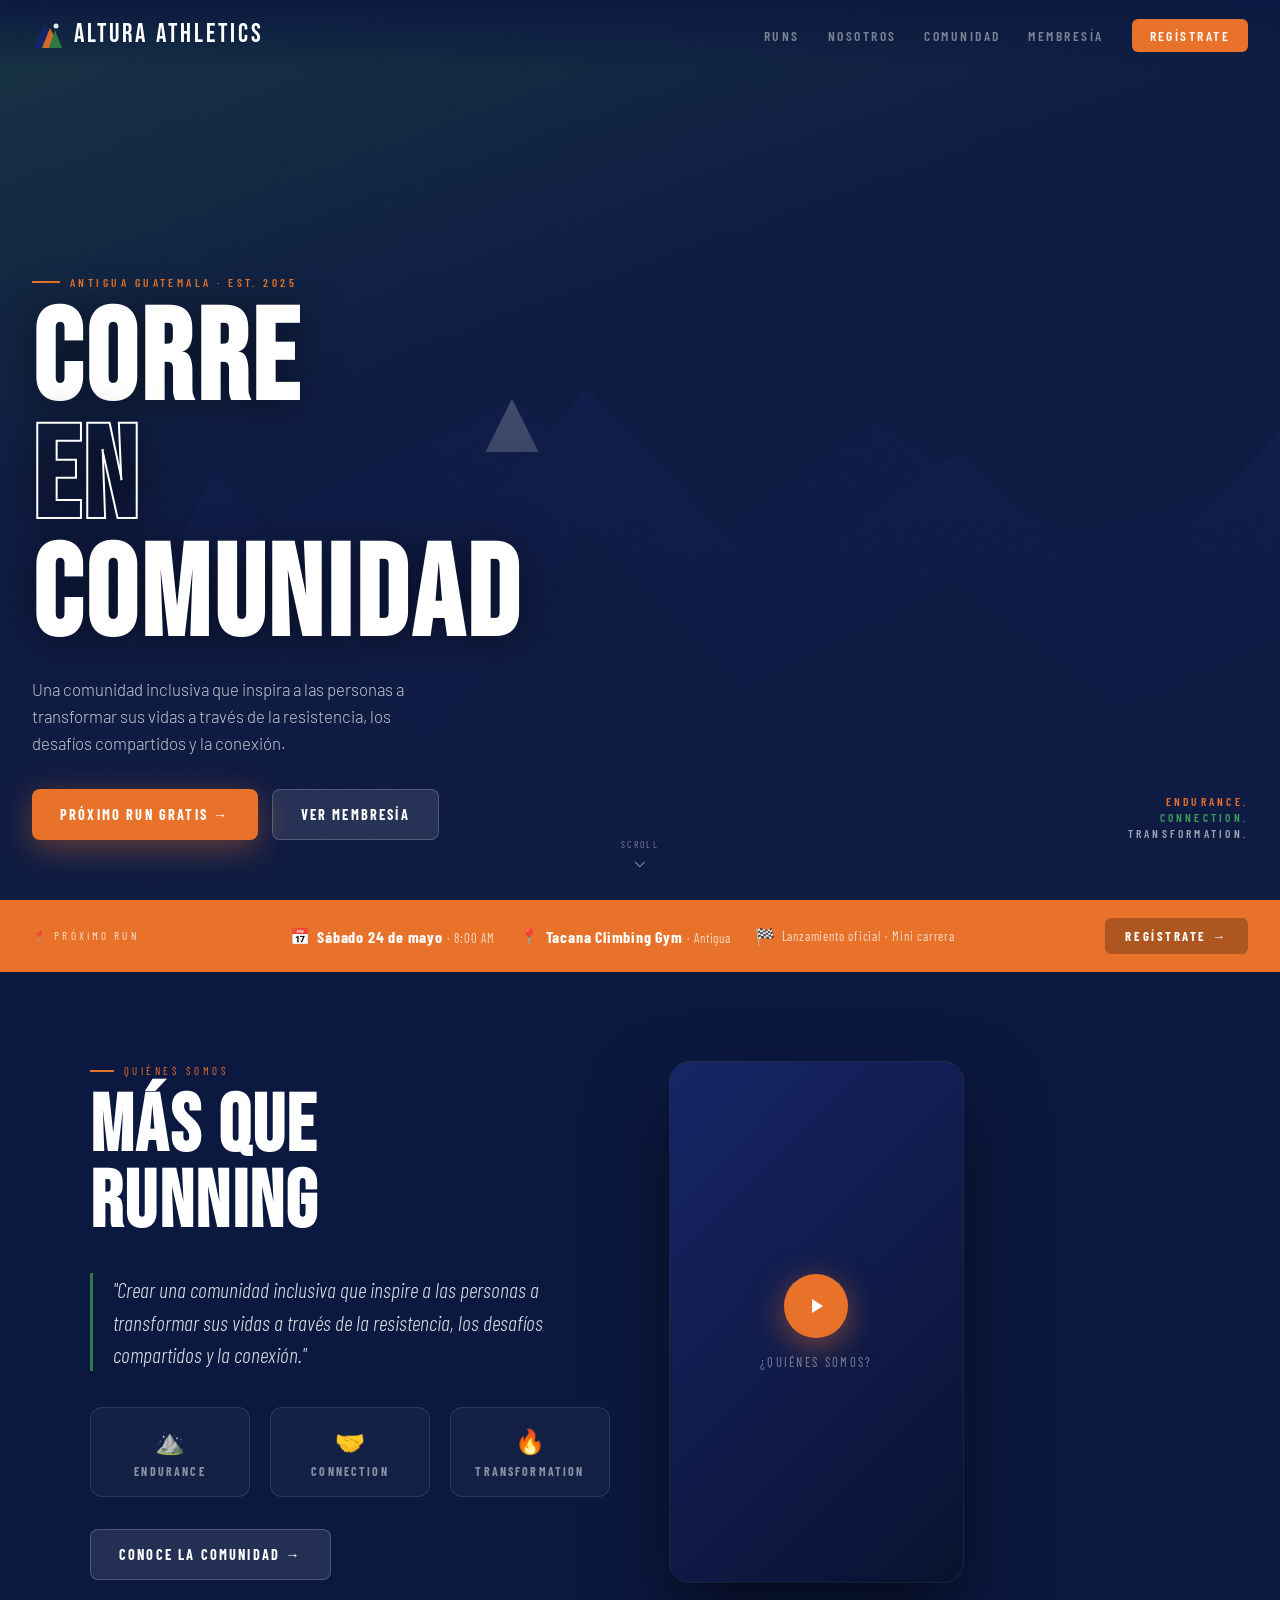
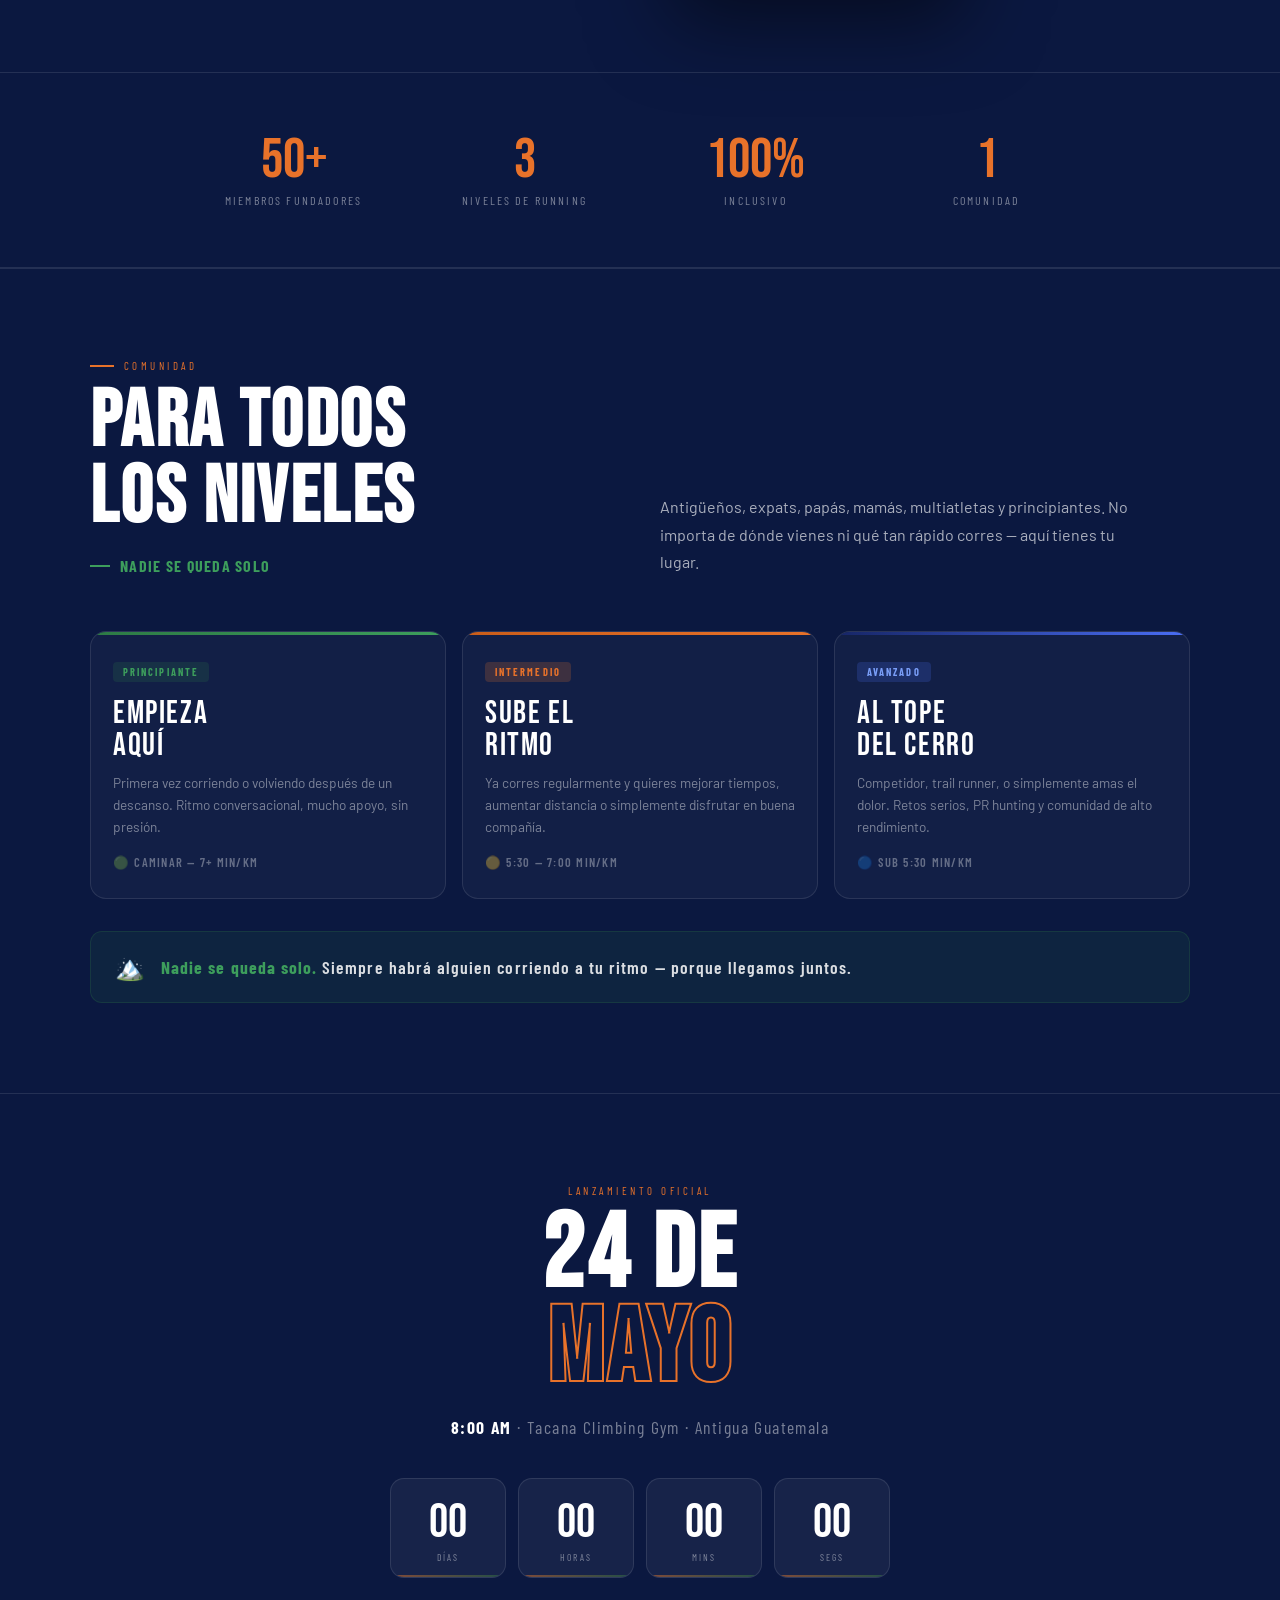
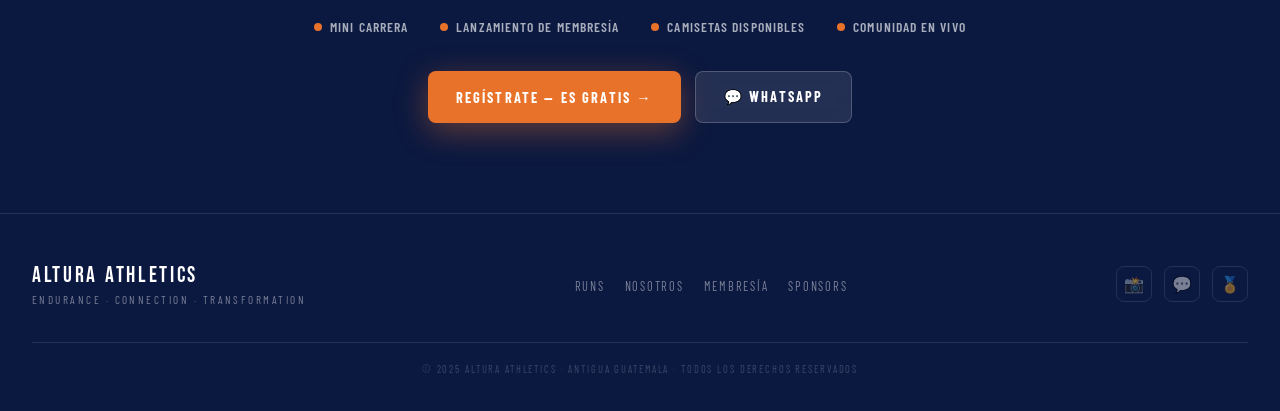
==== index.html @ a639676b "HomeSite y Biolink" ====
<!DOCTYPE html>
<html lang="es">
<head>
<meta charset="UTF-8">
<meta name="viewport" content="width=device-width, initial-scale=1.0">
<title>Altura Athletics — Endurance. Connection. Transformation.</title>
<link rel="preconnect" href="https://fonts.googleapis.com">
<link href="https://fonts.googleapis.com/css2?family=Bebas+Neue&family=Barlow+Condensed:ital,wght@0,300;0,400;0,600;0,700;1,300;1,700&family=Barlow:ital,wght@0,300;0,400;0,500;1,300&display=swap" rel="stylesheet">

<style>
/* ════════════════════════════════════════
   RESET & TOKENS
════════════════════════════════════════ */
*, *::before, *::after { margin:0; padding:0; box-sizing:border-box; }

:root {
  --navy:    #0b1840;
  --navy2:   #0f1d4f;
  --navy3:   #162566;
  --orange:  #e8722a;
  --orange2: #c95d1a;
  --green:   #2d7a45;
  --green2:  #3d9e5c;
  --white:   #ffffff;
  --cream:   #f0ece3;
  --muted:   rgba(255,255,255,0.45);
  --border:  rgba(255,255,255,0.1);
}

html {
  scroll-behavior: smooth;
  background: #0b1840 !important;
}

body {
  background: #0b1840 !important;
  background-color: #0b1840 !important;
  color: #ffffff !important;
  font-family: 'Barlow', sans-serif;
  overflow-x: hidden;
  cursor: default;
}

/* Force dark on all sections — prevents preview from injecting white */
section, .stats-section, .next-run + section { background: transparent !important; }

/* ════════════════════════════════════════
   NAV
════════════════════════════════════════ */
nav {
  position: fixed;
  top: 0; left: 0; right: 0;
  z-index: 100;
  display: flex;
  align-items: center;
  justify-content: space-between;
  padding: 18px 32px;
  background: linear-gradient(to bottom, rgba(11,24,64,0.95), transparent);
  backdrop-filter: blur(0px);
  transition: backdrop-filter 0.3s, background 0.3s;
}

nav.scrolled {
  background: rgba(11,24,64,0.97);
  backdrop-filter: blur(16px);
  border-bottom: 1px solid var(--border);
}

.nav-logo {
  font-family: 'Bebas Neue', sans-serif;
  font-size: 1.6rem;
  letter-spacing: 0.12em;
  color: var(--white);
  text-decoration: none;
  display: flex;
  align-items: center;
  gap: 10px;
}

.nav-logo-mark {
  width: 32px; height: 32px;
}

.nav-links {
  display: flex;
  align-items: center;
  gap: 28px;
  list-style: none;
}

.nav-links a {
  font-family: 'Barlow Condensed', sans-serif;
  font-size: 0.85rem;
  font-weight: 600;
  letter-spacing: 0.18em;
  text-transform: uppercase;
  color: var(--muted);
  text-decoration: none;
  transition: color 0.2s;
}

.nav-links a:hover { color: var(--white); }

.nav-cta {
  background: var(--orange);
  color: var(--white) !important;
  padding: 8px 18px;
  border-radius: 6px;
  transition: background 0.2s !important;
}

.nav-cta:hover { background: var(--orange2) !important; color: var(--white) !important; }

.nav-burger {
  display: none;
  flex-direction: column;
  gap: 5px;
  cursor: pointer;
  padding: 4px;
}

.nav-burger span {
  display: block;
  width: 24px; height: 2px;
  background: var(--white);
  border-radius: 2px;
  transition: all 0.3s;
}

/* ════════════════════════════════════════
   HERO
════════════════════════════════════════ */
.hero {
  position: relative;
  height: 100vh;
  min-height: 600px;
  display: flex;
  flex-direction: column;
  justify-content: flex-end;
  padding: 0 32px 60px;
  overflow: hidden;
}

/* Video background */
.hero-video-wrap {
  position: absolute;
  inset: 0;
  z-index: 0;
}

.hero-video-wrap video {
  width: 100%; height: 100%;
  object-fit: cover;
}

/* Placeholder gradient when no video */
.hero-video-wrap::before {
  content: '';
  position: absolute;
  inset: 0;
  background:
    linear-gradient(160deg, rgba(46,122,69,0.25) 0%, transparent 40%),
    linear-gradient(to bottom, rgba(11,24,64,0.3) 0%, rgba(11,24,64,0.85) 70%, var(--navy) 100%);
  z-index: 1;
}

/* Mountain silhouette fallback */
.hero-mountains {
  position: absolute;
  bottom: 0; left: 0;
  width: 100%; height: 65%;
  z-index: 0;
}

/* Grain overlay */
.hero::after {
  content: '';
  position: absolute;
  inset: 0;
  z-index: 2;
  background-image: url("data:image/svg+xml,%3Csvg xmlns='http://www.w3.org/2000/svg' width='300' height='300'%3E%3Cfilter id='n'%3E%3CfeTurbulence type='fractalNoise' baseFrequency='0.75' numOctaves='4' stitchTiles='stitch'/%3E%3C/filter%3E%3Crect width='300' height='300' filter='url(%23n)' opacity='0.08'/%3E%3C/svg%3E");
  pointer-events: none;
  opacity: 0.5;
}

.hero-content {
  position: relative;
  z-index: 3;
  max-width: 700px;
  animation: heroIn 1s cubic-bezier(0.16,1,0.3,1) both;
}

.hero-overline {
  font-family: 'Barlow Condensed', sans-serif;
  font-size: 0.72rem;
  font-weight: 600;
  letter-spacing: 0.3em;
  text-transform: uppercase;
  color: var(--orange);
  margin-bottom: 14px;
  display: flex;
  align-items: center;
  gap: 10px;
}

.hero-overline::before {
  content: '';
  display: block;
  width: 28px; height: 2px;
  background: var(--orange);
}

.hero-title {
  font-family: 'Bebas Neue', sans-serif;
  font-size: clamp(4rem, 12vw, 8rem);
  line-height: 0.92;
  letter-spacing: 0.03em;
  color: var(--white);
  text-shadow: 0 4px 40px rgba(0,0,0,0.5);
}

.hero-title em {
  font-style: normal;
  -webkit-text-stroke: 2px var(--white);
  color: transparent;
}

.hero-sub {
  margin-top: 20px;
  font-family: 'Barlow', sans-serif;
  font-size: 1.05rem;
  font-weight: 300;
  color: rgba(255,255,255,0.75);
  max-width: 420px;
  line-height: 1.6;
}

.hero-actions {
  margin-top: 32px;
  display: flex;
  gap: 14px;
  flex-wrap: wrap;
}

.btn-primary {
  display: inline-flex;
  align-items: center;
  gap: 8px;
  background: var(--orange);
  color: var(--white);
  font-family: 'Barlow Condensed', sans-serif;
  font-weight: 700;
  font-size: 0.9rem;
  letter-spacing: 0.15em;
  text-transform: uppercase;
  text-decoration: none;
  padding: 16px 28px;
  border-radius: 8px;
  border: none;
  cursor: pointer;
  transition: transform 0.15s, box-shadow 0.15s, background 0.15s;
  box-shadow: 0 8px 32px rgba(232,114,42,0.4);
}

.btn-primary:hover {
  background: var(--orange2);
  transform: translateY(-2px);
  box-shadow: 0 14px 40px rgba(232,114,42,0.5);
}

.btn-secondary {
  display: inline-flex;
  align-items: center;
  gap: 8px;
  background: rgba(255,255,255,0.1);
  color: var(--white);
  font-family: 'Barlow Condensed', sans-serif;
  font-weight: 700;
  font-size: 0.9rem;
  letter-spacing: 0.15em;
  text-transform: uppercase;
  text-decoration: none;
  padding: 16px 28px;
  border-radius: 8px;
  border: 1px solid rgba(255,255,255,0.2);
  cursor: pointer;
  transition: transform 0.15s, background 0.15s;
  backdrop-filter: blur(8px);
}

.btn-secondary:hover {
  background: rgba(255,255,255,0.16);
  transform: translateY(-2px);
}

/* Tagline strip at bottom */
.hero-tagline {
  position: absolute;
  bottom: 60px;
  right: 32px;
  z-index: 3;
  text-align: right;
  animation: heroIn 1s 0.3s cubic-bezier(0.16,1,0.3,1) both;
}

.hero-tagline-words {
  display: flex;
  flex-direction: column;
  gap: 2px;
  align-items: flex-end;
}

.hero-tagline-words span {
  font-family: 'Barlow Condensed', sans-serif;
  font-size: 0.72rem;
  letter-spacing: 0.28em;
  text-transform: uppercase;
  font-weight: 600;
}

.hero-tagline-words span:nth-child(1) { color: var(--orange); }
.hero-tagline-words span:nth-child(2) { color: var(--green2); }
.hero-tagline-words span:nth-child(3) { color: rgba(255,255,255,0.6); }

/* Scroll indicator */
.scroll-hint {
  position: absolute;
  bottom: 28px;
  left: 50%;
  transform: translateX(-50%);
  z-index: 3;
  display: flex;
  flex-direction: column;
  align-items: center;
  gap: 6px;
  animation: bounce 2s 2s infinite;
}

.scroll-hint span {
  font-family: 'Barlow Condensed', sans-serif;
  font-size: 0.6rem;
  letter-spacing: 0.25em;
  color: var(--muted);
  text-transform: uppercase;
}

.scroll-hint svg { opacity: 0.4; }

/* ════════════════════════════════════════
   NEXT RUN STRIP
════════════════════════════════════════ */
.next-run {
  background: var(--orange);
  padding: 18px 32px;
  display: flex;
  align-items: center;
  justify-content: space-between;
  gap: 16px;
  flex-wrap: wrap;
}

.next-run-label {
  font-family: 'Barlow Condensed', sans-serif;
  font-size: 0.7rem;
  letter-spacing: 0.28em;
  text-transform: uppercase;
  opacity: 0.8;
}

.next-run-info {
  display: flex;
  align-items: center;
  gap: 24px;
  flex-wrap: wrap;
}

.next-run-detail {
  display: flex;
  align-items: center;
  gap: 6px;
  font-family: 'Barlow Condensed', sans-serif;
  font-size: 1rem;
  font-weight: 700;
  letter-spacing: 0.05em;
}

.next-run-detail small {
  font-weight: 400;
  opacity: 0.75;
  font-size: 0.8rem;
}

.next-run-cta {
  background: rgba(0,0,0,0.25);
  color: var(--white);
  font-family: 'Barlow Condensed', sans-serif;
  font-weight: 700;
  font-size: 0.8rem;
  letter-spacing: 0.2em;
  text-transform: uppercase;
  text-decoration: none;
  padding: 10px 20px;
  border-radius: 6px;
  transition: background 0.2s;
  white-space: nowrap;
}

.next-run-cta:hover { background: rgba(0,0,0,0.4); }

/* ════════════════════════════════════════
   SECTIONS SHARED
════════════════════════════════════════ */
section { padding: 90px 32px; }

.section-label {
  font-family: 'Barlow Condensed', sans-serif;
  font-size: 0.68rem;
  letter-spacing: 0.32em;
  text-transform: uppercase;
  color: var(--orange);
  margin-bottom: 12px;
  display: flex;
  align-items: center;
  gap: 10px;
}

.section-label::before {
  content: '';
  display: block;
  width: 24px; height: 2px;
  background: var(--orange);
  flex-shrink: 0;
}

.section-title {
  font-family: 'Bebas Neue', sans-serif;
  font-size: clamp(2.8rem, 7vw, 5rem);
  line-height: 0.95;
  letter-spacing: 0.03em;
  color: var(--white);
}

.section-body {
  font-size: 1rem;
  line-height: 1.7;
  color: rgba(255,255,255,0.65);
  max-width: 480px;
}

/* ════════════════════════════════════════
   PURPOSE / VIDEO SECTION
════════════════════════════════════════ */
.purpose-section {
  display: grid;
  grid-template-columns: 1fr 1fr;
  gap: 60px;
  align-items: center;
  max-width: 1100px;
  margin: 0 auto;
}

.purpose-left { }

.purpose-quote {
  margin-top: 32px;
  border-left: 3px solid var(--green);
  padding-left: 20px;
  font-family: 'Barlow Condensed', sans-serif;
  font-size: 1.35rem;
  font-weight: 300;
  font-style: italic;
  line-height: 1.5;
  color: rgba(255,255,255,0.85);
}

.purpose-values {
  margin-top: 36px;
  display: flex;
  gap: 20px;
}

.purpose-val {
  flex: 1;
  background: rgba(255,255,255,0.04);
  border: 1px solid var(--border);
  border-radius: 12px;
  padding: 18px 14px;
  text-align: center;
  transition: border-color 0.2s, background 0.2s;
}

.purpose-val:hover {
  background: rgba(255,255,255,0.07);
  border-color: rgba(255,255,255,0.2);
}

.purpose-val .val-icon { font-size: 1.5rem; margin-bottom: 8px; }

.purpose-val .val-name {
  font-family: 'Barlow Condensed', sans-serif;
  font-size: 0.75rem;
  font-weight: 700;
  letter-spacing: 0.18em;
  text-transform: uppercase;
  color: rgba(255,255,255,0.5);
}

/* Video embed */
.video-wrap {
  position: relative;
  border-radius: 20px;
  overflow: hidden;
  aspect-ratio: 9/16;
  max-height: 520px;
  background: var(--navy3);
  box-shadow: 0 40px 80px rgba(0,0,0,0.5), 0 0 0 1px var(--border);
}

.video-wrap iframe {
  width: 100%; height: 100%;
  border: none;
}

.video-placeholder {
  width: 100%; height: 100%;
  display: flex;
  flex-direction: column;
  align-items: center;
  justify-content: center;
  gap: 16px;
  background: linear-gradient(135deg, var(--navy3), #0a1230);
}

.play-btn {
  width: 64px; height: 64px;
  border-radius: 50%;
  background: var(--orange);
  display: flex;
  align-items: center;
  justify-content: center;
  box-shadow: 0 8px 32px rgba(232,114,42,0.5);
  cursor: pointer;
  transition: transform 0.2s, box-shadow 0.2s;
}

.play-btn:hover {
  transform: scale(1.08);
  box-shadow: 0 12px 40px rgba(232,114,42,0.65);
}

.video-placeholder p {
  font-family: 'Barlow Condensed', sans-serif;
  font-size: 0.8rem;
  letter-spacing: 0.18em;
  text-transform: uppercase;
  color: var(--muted);
}

/* ════════════════════════════════════════
   COMMUNITY / LEVELS
════════════════════════════════════════ */
.community-section {
  background: linear-gradient(180deg, transparent, rgba(45,122,69,0.06), transparent);
  border-top: 1px solid var(--border);
  border-bottom: 1px solid var(--border);
}

.community-inner {
  max-width: 1100px;
  margin: 0 auto;
}

.community-header {
  display: grid;
  grid-template-columns: 1fr 1fr;
  gap: 40px;
  align-items: end;
  margin-bottom: 56px;
}

.community-lema {
  font-family: 'Barlow Condensed', sans-serif;
  font-size: 1rem;
  font-weight: 700;
  letter-spacing: 0.08em;
  color: var(--green2);
  text-transform: uppercase;
  margin-top: 20px;
  display: flex;
  align-items: center;
  gap: 10px;
}

.community-lema::before {
  content: '';
  display: block;
  width: 20px; height: 2px;
  background: var(--green2);
}

.levels-grid {
  display: grid;
  grid-template-columns: repeat(3, 1fr);
  gap: 16px;
}

.level-card {
  background: rgba(255,255,255,0.03);
  border: 1px solid var(--border);
  border-radius: 16px;
  padding: 28px 22px;
  position: relative;
  overflow: hidden;
  transition: transform 0.2s, border-color 0.2s, background 0.2s;
}

.level-card:hover {
  transform: translateY(-4px);
  border-color: rgba(255,255,255,0.2);
  background: rgba(255,255,255,0.06);
}

.level-card::before {
  content: '';
  position: absolute;
  top: 0; left: 0;
  width: 100%; height: 3px;
}

.level-card.beginner::before { background: linear-gradient(90deg, var(--green), var(--green2)); }
.level-card.intermediate::before { background: linear-gradient(90deg, var(--orange2), var(--orange)); }
.level-card.advanced::before { background: linear-gradient(90deg, var(--navy3), #4a6ef5); }

.level-badge {
  display: inline-block;
  font-family: 'Barlow Condensed', sans-serif;
  font-size: 0.65rem;
  font-weight: 700;
  letter-spacing: 0.2em;
  text-transform: uppercase;
  padding: 4px 10px;
  border-radius: 4px;
  margin-bottom: 16px;
}

.level-card.beginner .level-badge { background: rgba(45,122,69,0.2); color: var(--green2); }
.level-card.intermediate .level-badge { background: rgba(232,114,42,0.2); color: var(--orange); }
.level-card.advanced .level-badge { background: rgba(74,110,245,0.2); color: #7a9ef8; }

.level-name {
  font-family: 'Bebas Neue', sans-serif;
  font-size: 2rem;
  letter-spacing: 0.05em;
  color: var(--white);
  line-height: 1;
  margin-bottom: 10px;
}

.level-desc {
  font-size: 0.85rem;
  line-height: 1.6;
  color: var(--muted);
}

.level-pace {
  margin-top: 18px;
  font-family: 'Barlow Condensed', sans-serif;
  font-size: 0.78rem;
  font-weight: 600;
  letter-spacing: 0.1em;
  color: rgba(255,255,255,0.35);
  text-transform: uppercase;
}

.nadie-strip {
  margin-top: 32px;
  background: rgba(45,122,69,0.12);
  border: 1px solid rgba(45,122,69,0.25);
  border-radius: 12px;
  padding: 20px 24px;
  display: flex;
  align-items: center;
  gap: 16px;
}

.nadie-strip p {
  font-family: 'Barlow Condensed', sans-serif;
  font-size: 1.1rem;
  font-weight: 600;
  letter-spacing: 0.06em;
  color: rgba(255,255,255,0.85);
}

.nadie-strip p strong {
  color: var(--green2);
}

/* ════════════════════════════════════════
   LAUNCH / MEMBERSHIP TEASER
════════════════════════════════════════ */
.launch-section {
  max-width: 900px;
  margin: 0 auto;
  text-align: center;
}

.launch-section .section-label {
  justify-content: center;
}

.launch-section .section-label::before { display: none; }

.launch-section .section-title {
  font-size: clamp(3rem, 9vw, 6.5rem);
  line-height: 0.9;
}

.launch-section .section-title em {
  font-style: normal;
  -webkit-text-stroke: 2px var(--orange);
  color: transparent;
}

.launch-date {
  margin-top: 20px;
  font-family: 'Barlow Condensed', sans-serif;
  font-size: 1.1rem;
  font-weight: 400;
  color: var(--muted);
  letter-spacing: 0.08em;
}

.launch-date strong {
  color: var(--white);
  font-weight: 700;
}

/* Countdown */
.countdown-wrap {
  margin: 40px 0;
  display: grid;
  grid-template-columns: repeat(4, 1fr);
  gap: 12px;
  max-width: 500px;
  margin-left: auto;
  margin-right: auto;
}

.cd-box {
  background: rgba(255,255,255,0.05);
  border: 1px solid var(--border);
  border-radius: 14px;
  padding: 20px 8px 14px;
  position: relative;
  overflow: hidden;
}

.cd-box::after {
  content: '';
  position: absolute;
  bottom: 0; left: 0;
  width: 100%; height: 2px;
  background: linear-gradient(90deg, var(--orange), var(--green));
  opacity: 0.5;
}

.cd-num {
  font-family: 'Bebas Neue', sans-serif;
  font-size: 3rem;
  line-height: 1;
  color: var(--white);
  display: block;
}

.cd-lbl {
  font-family: 'Barlow Condensed', sans-serif;
  font-size: 0.6rem;
  letter-spacing: 0.22em;
  text-transform: uppercase;
  color: var(--muted);
  display: block;
  margin-top: 4px;
}

.launch-perks {
  display: flex;
  justify-content: center;
  gap: 32px;
  margin: 36px 0;
  flex-wrap: wrap;
}

.perk {
  display: flex;
  align-items: center;
  gap: 8px;
  font-family: 'Barlow Condensed', sans-serif;
  font-size: 0.85rem;
  font-weight: 600;
  letter-spacing: 0.08em;
  text-transform: uppercase;
  color: rgba(255,255,255,0.65);
}

.perk-dot {
  width: 8px; height: 8px;
  border-radius: 50%;
  background: var(--orange);
  flex-shrink: 0;
}

.launch-actions {
  display: flex;
  gap: 14px;
  justify-content: center;
  flex-wrap: wrap;
}

/* ════════════════════════════════════════
   STATS
════════════════════════════════════════ */
.stats-section {
  background: var(--navy3);
  border-top: 1px solid var(--border);
  border-bottom: 1px solid var(--border);
  padding: 60px 32px;
}

.stats-inner {
  max-width: 900px;
  margin: 0 auto;
  display: grid;
  grid-template-columns: repeat(4, 1fr);
  gap: 24px;
  text-align: center;
}

.stat-num {
  font-family: 'Bebas Neue', sans-serif;
  font-size: 3.5rem;
  line-height: 1;
  color: var(--orange);
  display: block;
}

.stat-lbl {
  font-family: 'Barlow Condensed', sans-serif;
  font-size: 0.75rem;
  letter-spacing: 0.18em;
  text-transform: uppercase;
  color: var(--muted);
  margin-top: 4px;
  display: block;
}

/* ════════════════════════════════════════
   FOOTER
════════════════════════════════════════ */
footer {
  padding: 48px 32px 36px;
  border-top: 1px solid var(--border);
  display: flex;
  align-items: center;
  justify-content: space-between;
  gap: 24px;
  flex-wrap: wrap;
}

.footer-logo {
  font-family: 'Bebas Neue', sans-serif;
  font-size: 1.4rem;
  letter-spacing: 0.12em;
  color: var(--white);
}

.footer-tagline {
  font-family: 'Barlow Condensed', sans-serif;
  font-size: 0.7rem;
  letter-spacing: 0.22em;
  text-transform: uppercase;
  color: var(--muted);
  margin-top: 4px;
}

.footer-links {
  display: flex;
  gap: 20px;
  list-style: none;
  flex-wrap: wrap;
}

.footer-links a {
  font-family: 'Barlow Condensed', sans-serif;
  font-size: 0.78rem;
  letter-spacing: 0.14em;
  text-transform: uppercase;
  color: var(--muted);
  text-decoration: none;
  transition: color 0.2s;
}

.footer-links a:hover { color: var(--white); }

.footer-social {
  display: flex;
  gap: 12px;
}

.footer-social a {
  width: 36px; height: 36px;
  border: 1px solid var(--border);
  border-radius: 8px;
  display: flex;
  align-items: center;
  justify-content: center;
  color: var(--muted);
  text-decoration: none;
  font-size: 1rem;
  transition: border-color 0.2s, color 0.2s;
}

.footer-social a:hover {
  border-color: rgba(255,255,255,0.3);
  color: var(--white);
}

.footer-copy {
  width: 100%;
  text-align: center;
  font-family: 'Barlow Condensed', sans-serif;
  font-size: 0.65rem;
  letter-spacing: 0.18em;
  text-transform: uppercase;
  color: rgba(255,255,255,0.2);
  margin-top: 12px;
  padding-top: 20px;
  border-top: 1px solid var(--border);
}

/* ════════════════════════════════════════
   MOBILE NAV MENU
════════════════════════════════════════ */
.mobile-menu {
  display: none;
  position: fixed;
  inset: 0;
  z-index: 99;
  background: rgba(11,24,64,0.98);
  backdrop-filter: blur(20px);
  flex-direction: column;
  align-items: center;
  justify-content: center;
  gap: 32px;
}

.mobile-menu.open { display: flex; }

.mobile-menu a {
  font-family: 'Bebas Neue', sans-serif;
  font-size: 2.5rem;
  letter-spacing: 0.1em;
  color: var(--white);
  text-decoration: none;
  transition: color 0.2s;
}

.mobile-menu a:hover { color: var(--orange); }

/* ════════════════════════════════════════
   ANIMATIONS
════════════════════════════════════════ */
@keyframes heroIn {
  from { opacity:0; transform: translateY(30px); }
  to   { opacity:1; transform: translateY(0); }
}

@keyframes bounce {
  0%,100% { transform: translateX(-50%) translateY(0); }
  50%      { transform: translateX(-50%) translateY(8px); }
}

.reveal {
  opacity: 0;
  transform: translateY(24px);
  transition: opacity 0.7s ease, transform 0.7s ease;
}

.reveal.visible {
  opacity: 1;
  transform: translateY(0);
}

/* ════════════════════════════════════════
   RESPONSIVE
════════════════════════════════════════ */
@media (max-width: 768px) {
  nav { padding: 16px 20px; }
  .nav-links { display: none; }
  .nav-burger { display: flex; }

  .hero { padding: 0 20px 80px; }
  .hero-tagline { display: none; }
  .hero-title { font-size: clamp(3.5rem, 16vw, 6rem); }

  section { padding: 60px 20px; }

  .purpose-section {
    grid-template-columns: 1fr;
    gap: 40px;
  }

  .video-wrap {
    max-height: 420px;
  }

  .community-header {
    grid-template-columns: 1fr;
    gap: 20px;
  }

  .levels-grid {
    grid-template-columns: 1fr;
  }

  .stats-inner {
    grid-template-columns: repeat(2, 1fr);
  }

  .next-run {
    padding: 16px 20px;
  }

  footer {
    flex-direction: column;
    align-items: flex-start;
    padding: 40px 20px 28px;
  }

  .countdown-wrap { gap: 8px; }
  .cd-num { font-size: 2.2rem; }
}
</style>
</head>
<body style="background:#0b1840 !important; background-color:#0b1840 !important; color:#fff;">
<div style="background:#0b1840; min-height:100vh; position:relative;">

<!-- ══ NAV ══ -->
<nav id="navbar">
  <a href="/" class="nav-logo">
    <svg class="nav-logo-mark" viewBox="0 0 32 32" fill="none">
      <polygon points="2,30 12,6 17,14 11,30" fill="#162566"/>
      <polygon points="10,30 18,10 22,18 20,30" fill="#e8722a" opacity="0.9"/>
      <polygon points="17,30 23,12 30,30" fill="#2d7a45"/>
      <circle cx="24" cy="8" r="2.5" fill="white" opacity="0.9"/>
    </svg>
    Altura Athletics
  </a>

  <ul class="nav-links">
    <li><a href="#runs">Runs</a></li>
    <li><a href="#nosotros">Nosotros</a></li>
    <li><a href="#comunidad">Comunidad</a></li>
    <li><a href="#lanzamiento">Membresía</a></li>
    <li><a href="#lanzamiento" class="nav-cta">Regístrate</a></li>
  </ul>

  <div class="nav-burger" onclick="toggleMenu()">
    <span></span><span></span><span></span>
  </div>
</nav>

<!-- Mobile menu -->
<div class="mobile-menu" id="mobileMenu">
  <a href="#runs" onclick="toggleMenu()">Runs</a>
  <a href="#nosotros" onclick="toggleMenu()">Nosotros</a>
  <a href="#comunidad" onclick="toggleMenu()">Comunidad</a>
  <a href="#lanzamiento" onclick="toggleMenu()">Membresía</a>
  <a href="#lanzamiento" class="btn-primary" onclick="toggleMenu()">Regístrate →</a>
</div>

<!-- ══ HERO ══ -->
<section class="hero" id="home">
  <div class="hero-video-wrap">
    <!-- Reemplaza el src con tu video real -->
    <!-- <video autoplay muted loop playsinline src="video/comunidad.mp4"></video> -->

    <!-- Mountain fallback mientras no hay video -->
    <svg class="hero-mountains" viewBox="0 0 1200 500" preserveAspectRatio="xMidYMax meet" fill="none">
      <path d="M0 500 L200 100 L350 250 L550 20 L720 200 L900 80 L1050 220 L1200 60 L1200 500Z" fill="#162566" opacity="0.6"/>
      <path d="M0 500 L150 200 L300 120 L480 30 L650 180 L820 50 L1000 160 L1200 100 L1200 500Z" fill="#0f1d4f" opacity="0.8"/>
      <path d="M480 30 L455 80 L505 80Z" fill="white" opacity="0.6"/>
      <path d="M0 500 L100 280 L250 180 L400 350 L550 150 L700 300 L900 200 L1050 320 L1200 250 L1200 500Z" fill="#0b1840"/>
    </svg>
  </div>

  <div class="hero-content">
    <div class="hero-overline">Antigua Guatemala · Est. 2025</div>
    <h1 class="hero-title">
      Corre<br>
      <em>en</em><br>
      Comunidad
    </h1>
    <p class="hero-sub">
      Una comunidad inclusiva que inspira a las personas a transformar sus vidas a través de la resistencia, los desafíos compartidos y la conexión.
    </p>
    <div class="hero-actions">
      <a href="#runs" class="btn-primary">Próximo run gratis →</a>
      <a href="#lanzamiento" class="btn-secondary">Ver membresía</a>
    </div>
  </div>

  <div class="hero-tagline">
    <div class="hero-tagline-words">
      <span>Endurance.</span>
      <span>Connection.</span>
      <span>Transformation.</span>
    </div>
  </div>

  <div class="scroll-hint">
    <span>Scroll</span>
    <svg width="16" height="16" fill="none" viewBox="0 0 24 24" stroke="white" stroke-width="2">
      <path d="M19 9l-7 7-7-7"/>
    </svg>
  </div>
</section>

<!-- ══ NEXT RUN STRIP ══ -->
<div class="next-run" id="runs">
  <div>
    <div class="next-run-label">📍 Próximo run</div>
  </div>
  <div class="next-run-info">
    <div class="next-run-detail">
      📅 <span>Sábado 24 de mayo <small>· 8:00 AM</small></span>
    </div>
    <div class="next-run-detail">
      📍 <span>Tacana Climbing Gym <small>· Antigua</small></span>
    </div>
    <div class="next-run-detail">
      🏁 <small>Lanzamiento oficial · Mini carrera</small>
    </div>
  </div>
  <a href="#lanzamiento" class="next-run-cta">Regístrate →</a>
</div>

<!-- ══ PURPOSE + VIDEO ══ -->
<section id="nosotros">
  <div class="purpose-section">

    <div class="purpose-left reveal">
      <div class="section-label">Quiénes somos</div>
      <h2 class="section-title">Más que<br>running</h2>

      <blockquote class="purpose-quote">
        "Crear una comunidad inclusiva que inspire a las personas a transformar sus vidas a través de la resistencia, los desafíos compartidos y la conexión."
      </blockquote>

      <div class="purpose-values">
        <div class="purpose-val">
          <div class="val-icon">⛰️</div>
          <div class="val-name">Endurance</div>
        </div>
        <div class="purpose-val">
          <div class="val-icon">🤝</div>
          <div class="val-name">Connection</div>
        </div>
        <div class="purpose-val">
          <div class="val-icon">🔥</div>
          <div class="val-name">Transformation</div>
        </div>
      </div>

      <div style="margin-top: 32px;">
        <a href="#comunidad" class="btn-secondary" style="display:inline-flex;">Conoce la comunidad →</a>
      </div>
    </div>

    <div class="reveal" style="transition-delay: 0.15s;">
      <div class="video-wrap">
        <!-- Reemplaza el src con tu video de YouTube/Vimeo -->
        <!-- <iframe src="https://www.youtube.com/embed/TU_VIDEO_ID?autoplay=0" allowfullscreen></iframe> -->

        <div class="video-placeholder">
          <div class="play-btn">
            <svg width="24" height="24" viewBox="0 0 24 24" fill="white">
              <path d="M8 5v14l11-7z"/>
            </svg>
          </div>
          <p>¿Quiénes somos?</p>
        </div>
      </div>
    </div>

  </div>
</section>

<!-- ══ STATS ══ -->
<div class="stats-section reveal">
  <div class="stats-inner">
    <div>
      <span class="stat-num">50+</span>
      <span class="stat-lbl">Miembros fundadores</span>
    </div>
    <div>
      <span class="stat-num">3</span>
      <span class="stat-lbl">Niveles de running</span>
    </div>
    <div>
      <span class="stat-num">100%</span>
      <span class="stat-lbl">Inclusivo</span>
    </div>
    <div>
      <span class="stat-num">1</span>
      <span class="stat-lbl">Comunidad</span>
    </div>
  </div>
</div>

<!-- ══ COMMUNITY / LEVELS ══ -->
<section class="community-section" id="comunidad">
  <div class="community-inner">

    <div class="community-header reveal">
      <div>
        <div class="section-label">Comunidad</div>
        <h2 class="section-title">Para todos<br>los niveles</h2>
        <div class="community-lema">Nadie se queda solo</div>
      </div>
      <p class="section-body">
        Antigüeños, expats, papás, mamás, multiatletas y principiantes. No importa de dónde vienes ni qué tan rápido corres — aquí tienes tu lugar.
      </p>
    </div>

    <div class="levels-grid">
      <div class="level-card beginner reveal">
        <div class="level-badge">Principiante</div>
        <div class="level-name">Empieza<br>Aquí</div>
        <p class="level-desc">
          Primera vez corriendo o volviendo después de un descanso. Ritmo conversacional, mucho apoyo, sin presión.
        </p>
        <div class="level-pace">🟢 Caminar — 7+ min/km</div>
      </div>

      <div class="level-card intermediate reveal" style="transition-delay: 0.1s;">
        <div class="level-badge">Intermedio</div>
        <div class="level-name">Sube el<br>Ritmo</div>
        <p class="level-desc">
          Ya corres regularmente y quieres mejorar tiempos, aumentar distancia o simplemente disfrutar en buena compañía.
        </p>
        <div class="level-pace">🟡 5:30 — 7:00 min/km</div>
      </div>

      <div class="level-card advanced reveal" style="transition-delay: 0.2s;">
        <div class="level-badge">Avanzado</div>
        <div class="level-name">Al Tope<br>del Cerro</div>
        <p class="level-desc">
          Competidor, trail runner, o simplemente amas el dolor. Retos serios, PR hunting y comunidad de alto rendimiento.
        </p>
        <div class="level-pace">🔵 Sub 5:30 min/km</div>
      </div>
    </div>

    <div class="nadie-strip reveal">
      <div style="font-size: 1.5rem;">🏔️</div>
      <p><strong>Nadie se queda solo.</strong> Siempre habrá alguien corriendo a tu ritmo — porque llegamos juntos.</p>
    </div>

  </div>
</section>

<!-- ══ LAUNCH / MEMBERSHIP ══ -->
<section id="lanzamiento">
  <div class="launch-section reveal">
    <div class="section-label">Lanzamiento oficial</div>
    <h2 class="section-title">24 de<br><em>Mayo</em></h2>
    <p class="launch-date">
      <strong>8:00 AM</strong> · Tacana Climbing Gym · Antigua Guatemala
    </p>

    <div class="countdown-wrap">
      <div class="cd-box">
        <span class="cd-num" id="cd-days">—</span>
        <span class="cd-lbl">Días</span>
      </div>
      <div class="cd-box">
        <span class="cd-num" id="cd-hours">—</span>
        <span class="cd-lbl">Horas</span>
      </div>
      <div class="cd-box">
        <span class="cd-num" id="cd-mins">—</span>
        <span class="cd-lbl">Mins</span>
      </div>
      <div class="cd-box">
        <span class="cd-num" id="cd-secs">—</span>
        <span class="cd-lbl">Segs</span>
      </div>
    </div>

    <div class="launch-perks">
      <div class="perk"><div class="perk-dot"></div>Mini carrera</div>
      <div class="perk"><div class="perk-dot"></div>Lanzamiento de membresía</div>
      <div class="perk"><div class="perk-dot"></div>Camisetas disponibles</div>
      <div class="perk"><div class="perk-dot"></div>Comunidad en vivo</div>
    </div>

    <div class="launch-actions">
      <a href="registro.html" class="btn-primary">Regístrate — es gratis →</a>
      <a href="#" class="btn-secondary">💬 WhatsApp</a>
    </div>
  </div>
</section>

<!-- ══ FOOTER ══ -->
<footer>
  <div>
    <div class="footer-logo">Altura Athletics</div>
    <div class="footer-tagline">Endurance · Connection · Transformation</div>
  </div>

  <ul class="footer-links">
    <li><a href="#runs">Runs</a></li>
    <li><a href="#nosotros">Nosotros</a></li>
    <li><a href="#lanzamiento">Membresía</a></li>
    <li><a href="#">Sponsors</a></li>
  </ul>

  <div class="footer-social">
    <a href="#" title="Instagram">📸</a>
    <a href="#" title="WhatsApp">💬</a>
    <a href="#" title="Strava">🏅</a>
  </div>

  <div class="footer-copy">
    © 2025 Altura Athletics · Antigua Guatemala · Todos los derechos reservados
  </div>
</footer>

<script>
/* ── NAV SCROLL ── */
window.addEventListener('scroll', () => {
  document.getElementById('navbar').classList.toggle('scrolled', window.scrollY > 40);
});

/* ── MOBILE MENU ── */
function toggleMenu() {
  document.getElementById('mobileMenu').classList.toggle('open');
}

/* ── COUNTDOWN ── */
function updateCountdown() {
  const target = new Date('2025-05-24T08:00:00-06:00');
  const now = new Date();
  const diff = target - now;

  if (diff <= 0) {
    ['cd-days','cd-hours','cd-mins','cd-secs'].forEach(id => {
      document.getElementById(id).textContent = '00';
    });
    return;
  }

  const d = Math.floor(diff / 86400000);
  const h = Math.floor((diff % 86400000) / 3600000);
  const m = Math.floor((diff % 3600000) / 60000);
  const s = Math.floor((diff % 60000) / 1000);

  document.getElementById('cd-days').textContent  = String(d).padStart(2,'0');
  document.getElementById('cd-hours').textContent = String(h).padStart(2,'0');
  document.getElementById('cd-mins').textContent  = String(m).padStart(2,'0');
  document.getElementById('cd-secs').textContent  = String(s).padStart(2,'0');
}
updateCountdown();
setInterval(updateCountdown, 1000);

/* ── SCROLL REVEAL ── */
const observer = new IntersectionObserver((entries) => {
  entries.forEach(e => {
    if (e.isIntersecting) {
      e.target.classList.add('visible');
      observer.unobserve(e.target);
    }
  });
}, { threshold: 0.12 });

document.querySelectorAll('.reveal').forEach(el => observer.observe(el));
</script>

</div><!-- end dark wrapper -->
</body>
</html>
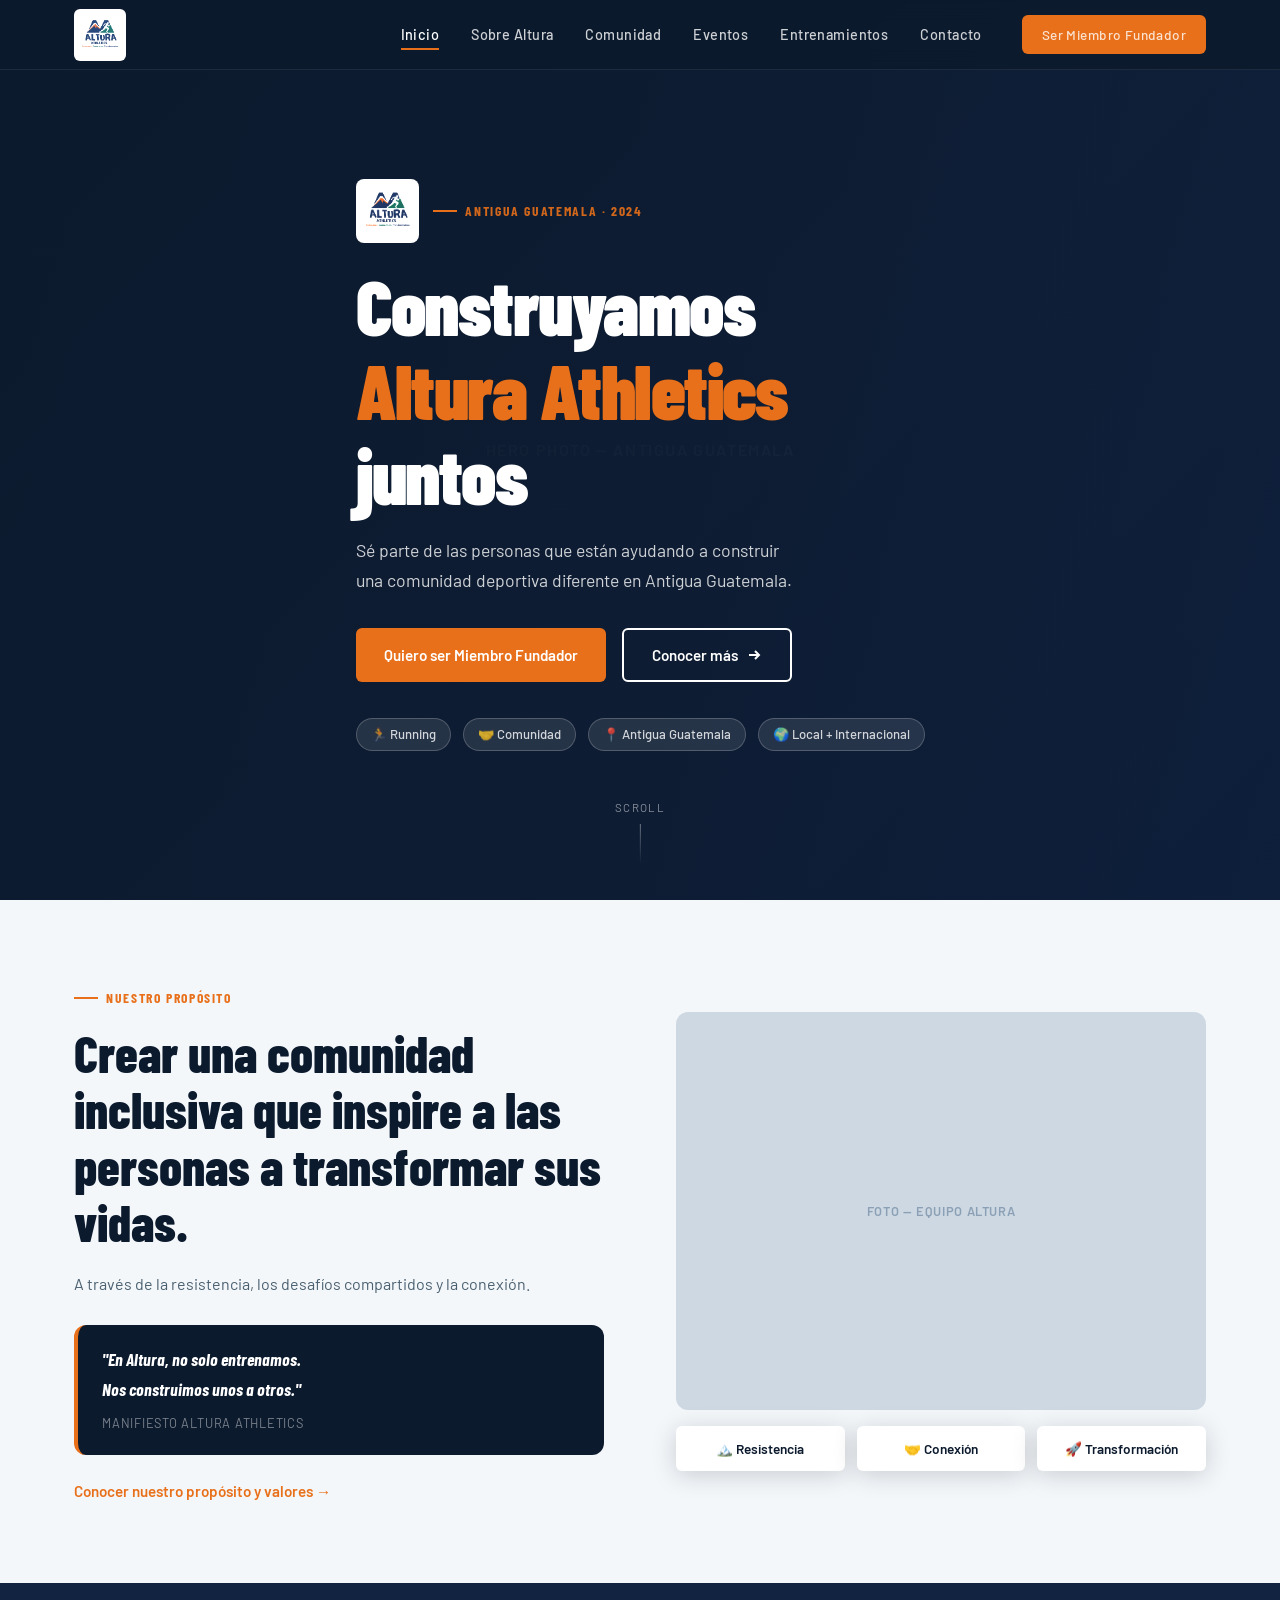
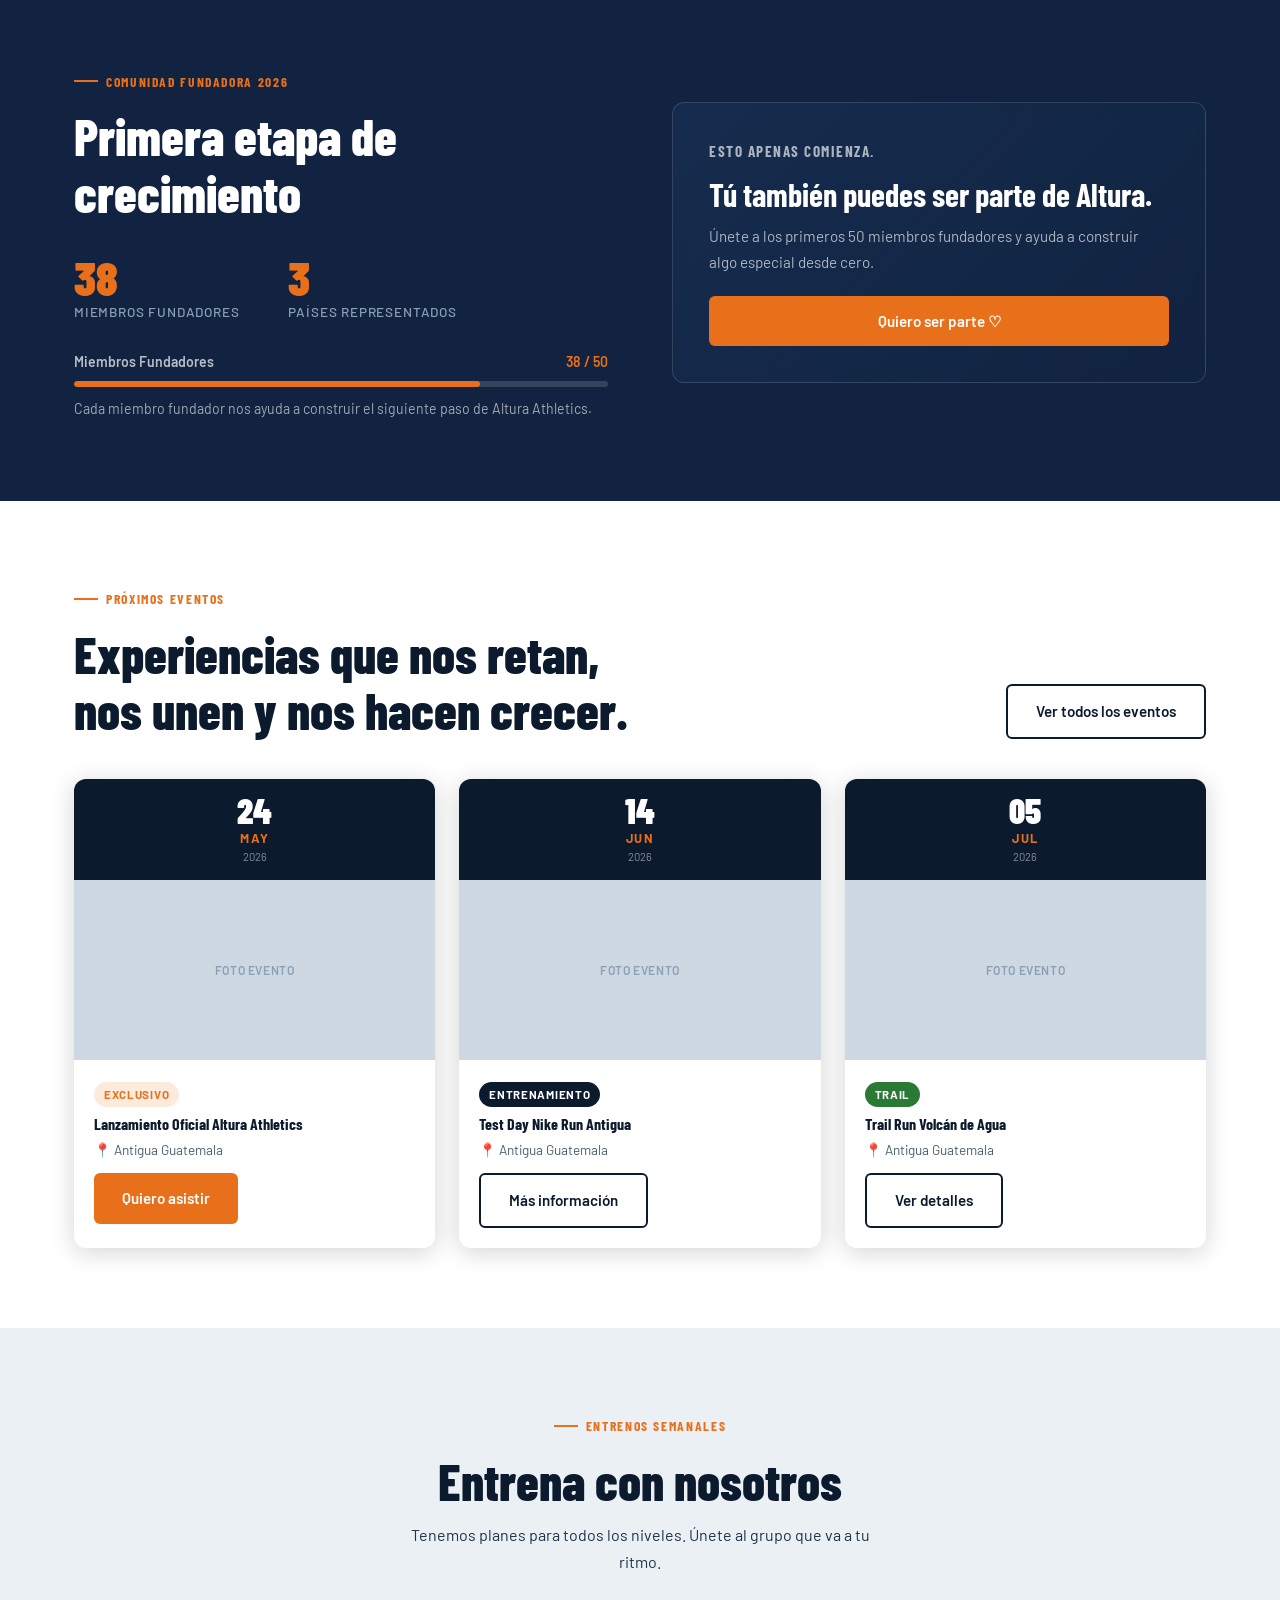
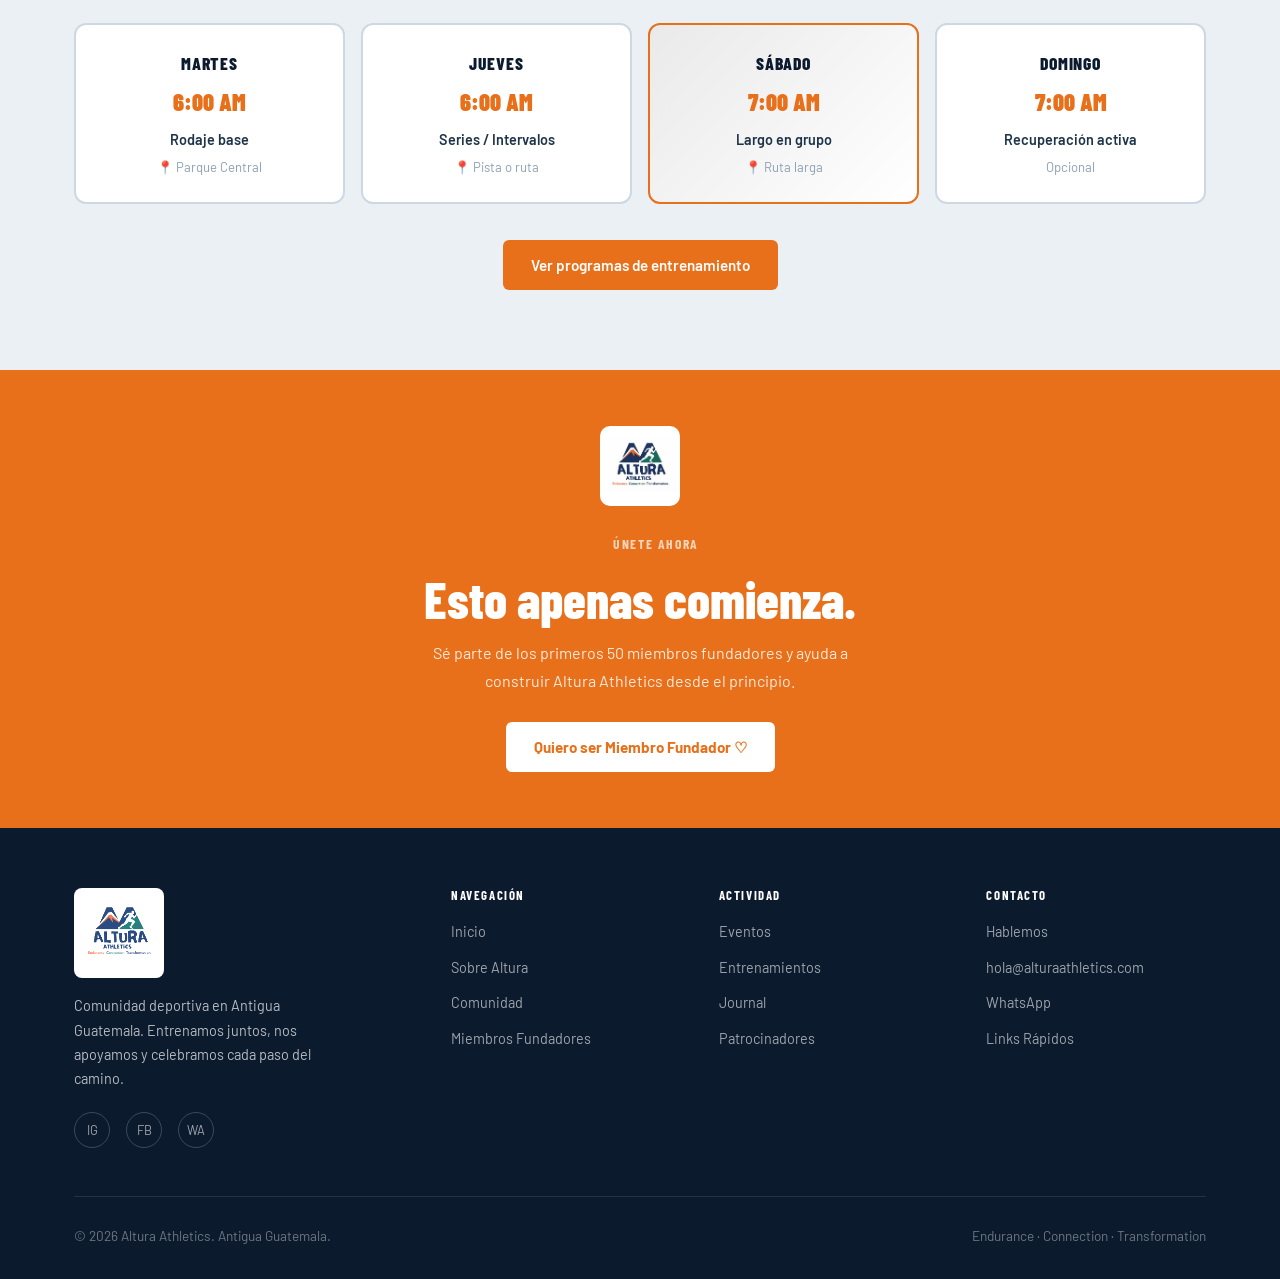
==== commit 0d6b2925: "nueva version site" ====
--- a/index.html
+++ b/index.html
@@ -1,1391 +1,259 @@
 <!DOCTYPE html>
 <html lang="es">
 <head>
-<meta charset="UTF-8">
-<meta name="viewport" content="width=device-width, initial-scale=1.0">
-<title>Altura Athletics — Endurance. Connection. Transformation.</title>
-<link rel="preconnect" href="https://fonts.googleapis.com">
-<link href="https://fonts.googleapis.com/css2?family=Bebas+Neue&family=Barlow+Condensed:ital,wght@0,300;0,400;0,600;0,700;1,300;1,700&family=Barlow:ital,wght@0,300;0,400;0,500;1,300&display=swap" rel="stylesheet">
-
-<style>
-/* ════════════════════════════════════════
-   RESET & TOKENS
-════════════════════════════════════════ */
-*, *::before, *::after { margin:0; padding:0; box-sizing:border-box; }
-
-:root {
-  --navy:    #0b1840;
-  --navy2:   #0f1d4f;
-  --navy3:   #162566;
-  --orange:  #e8722a;
-  --orange2: #c95d1a;
-  --green:   #2d7a45;
-  --green2:  #3d9e5c;
-  --white:   #ffffff;
-  --cream:   #f0ece3;
-  --muted:   rgba(255,255,255,0.45);
-  --border:  rgba(255,255,255,0.1);
-}
-
-html {
-  scroll-behavior: smooth;
-  background: #0b1840 !important;
-}
-
-body {
-  background: #0b1840 !important;
-  background-color: #0b1840 !important;
-  color: #ffffff !important;
-  font-family: 'Barlow', sans-serif;
-  overflow-x: hidden;
-  cursor: default;
-}
-
-/* Force dark on all sections — prevents preview from injecting white */
-section, .stats-section, .next-run + section { background: transparent !important; }
-
-/* ════════════════════════════════════════
-   NAV
-════════════════════════════════════════ */
-nav {
-  position: fixed;
-  top: 0; left: 0; right: 0;
-  z-index: 100;
-  display: flex;
-  align-items: center;
-  justify-content: space-between;
-  padding: 18px 32px;
-  background: linear-gradient(to bottom, rgba(11,24,64,0.95), transparent);
-  backdrop-filter: blur(0px);
-  transition: backdrop-filter 0.3s, background 0.3s;
-}
-
-nav.scrolled {
-  background: rgba(11,24,64,0.97);
-  backdrop-filter: blur(16px);
-  border-bottom: 1px solid var(--border);
-}
-
-.nav-logo {
-  font-family: 'Bebas Neue', sans-serif;
-  font-size: 1.6rem;
-  letter-spacing: 0.12em;
-  color: var(--white);
-  text-decoration: none;
-  display: flex;
-  align-items: center;
-  gap: 10px;
-}
-
-.nav-logo-mark {
-  width: 32px; height: 32px;
-}
-
-.nav-links {
-  display: flex;
-  align-items: center;
-  gap: 28px;
-  list-style: none;
-}
-
-.nav-links a {
-  font-family: 'Barlow Condensed', sans-serif;
-  font-size: 0.85rem;
-  font-weight: 600;
-  letter-spacing: 0.18em;
-  text-transform: uppercase;
-  color: var(--muted);
-  text-decoration: none;
-  transition: color 0.2s;
-}
-
-.nav-links a:hover { color: var(--white); }
-
-.nav-cta {
-  background: var(--orange);
-  color: var(--white) !important;
-  padding: 8px 18px;
-  border-radius: 6px;
-  transition: background 0.2s !important;
-}
-
-.nav-cta:hover { background: var(--orange2) !important; color: var(--white) !important; }
-
-.nav-burger {
-  display: none;
-  flex-direction: column;
-  gap: 5px;
-  cursor: pointer;
-  padding: 4px;
-}
-
-.nav-burger span {
-  display: block;
-  width: 24px; height: 2px;
-  background: var(--white);
-  border-radius: 2px;
-  transition: all 0.3s;
-}
-
-/* ════════════════════════════════════════
-   HERO
-════════════════════════════════════════ */
-.hero {
-  position: relative;
-  height: 100vh;
-  min-height: 600px;
-  display: flex;
-  flex-direction: column;
-  justify-content: flex-end;
-  padding: 0 32px 60px;
-  overflow: hidden;
-}
-
-/* Video background */
-.hero-video-wrap {
-  position: absolute;
-  inset: 0;
-  z-index: 0;
-}
-
-.hero-video-wrap video {
-  width: 100%; height: 100%;
-  object-fit: cover;
-}
-
-/* Placeholder gradient when no video */
-.hero-video-wrap::before {
-  content: '';
-  position: absolute;
-  inset: 0;
-  background:
-    linear-gradient(160deg, rgba(46,122,69,0.25) 0%, transparent 40%),
-    linear-gradient(to bottom, rgba(11,24,64,0.3) 0%, rgba(11,24,64,0.85) 70%, var(--navy) 100%);
-  z-index: 1;
-}
-
-/* Mountain silhouette fallback */
-.hero-mountains {
-  position: absolute;
-  bottom: 0; left: 0;
-  width: 100%; height: 65%;
-  z-index: 0;
-}
-
-/* Grain overlay */
-.hero::after {
-  content: '';
-  position: absolute;
-  inset: 0;
-  z-index: 2;
-  background-image: url("data:image/svg+xml,%3Csvg xmlns='http://www.w3.org/2000/svg' width='300' height='300'%3E%3Cfilter id='n'%3E%3CfeTurbulence type='fractalNoise' baseFrequency='0.75' numOctaves='4' stitchTiles='stitch'/%3E%3C/filter%3E%3Crect width='300' height='300' filter='url(%23n)' opacity='0.08'/%3E%3C/svg%3E");
-  pointer-events: none;
-  opacity: 0.5;
-}
-
-.hero-content {
-  position: relative;
-  z-index: 3;
-  max-width: 700px;
-  animation: heroIn 1s cubic-bezier(0.16,1,0.3,1) both;
-}
-
-.hero-overline {
-  font-family: 'Barlow Condensed', sans-serif;
-  font-size: 0.72rem;
-  font-weight: 600;
-  letter-spacing: 0.3em;
-  text-transform: uppercase;
-  color: var(--orange);
-  margin-bottom: 14px;
-  display: flex;
-  align-items: center;
-  gap: 10px;
-}
-
-.hero-overline::before {
-  content: '';
-  display: block;
-  width: 28px; height: 2px;
-  background: var(--orange);
-}
-
-.hero-title {
-  font-family: 'Bebas Neue', sans-serif;
-  font-size: clamp(4rem, 12vw, 8rem);
-  line-height: 0.92;
-  letter-spacing: 0.03em;
-  color: var(--white);
-  text-shadow: 0 4px 40px rgba(0,0,0,0.5);
-}
-
-.hero-title em {
-  font-style: normal;
-  -webkit-text-stroke: 2px var(--white);
-  color: transparent;
-}
-
-.hero-sub {
-  margin-top: 20px;
-  font-family: 'Barlow', sans-serif;
-  font-size: 1.05rem;
-  font-weight: 300;
-  color: rgba(255,255,255,0.75);
-  max-width: 420px;
-  line-height: 1.6;
-}
-
-.hero-actions {
-  margin-top: 32px;
-  display: flex;
-  gap: 14px;
-  flex-wrap: wrap;
-}
-
-.btn-primary {
-  display: inline-flex;
-  align-items: center;
-  gap: 8px;
-  background: var(--orange);
-  color: var(--white);
-  font-family: 'Barlow Condensed', sans-serif;
-  font-weight: 700;
-  font-size: 0.9rem;
-  letter-spacing: 0.15em;
-  text-transform: uppercase;
-  text-decoration: none;
-  padding: 16px 28px;
-  border-radius: 8px;
-  border: none;
-  cursor: pointer;
-  transition: transform 0.15s, box-shadow 0.15s, background 0.15s;
-  box-shadow: 0 8px 32px rgba(232,114,42,0.4);
-}
-
-.btn-primary:hover {
-  background: var(--orange2);
-  transform: translateY(-2px);
-  box-shadow: 0 14px 40px rgba(232,114,42,0.5);
-}
-
-.btn-secondary {
-  display: inline-flex;
-  align-items: center;
-  gap: 8px;
-  background: rgba(255,255,255,0.1);
-  color: var(--white);
-  font-family: 'Barlow Condensed', sans-serif;
-  font-weight: 700;
-  font-size: 0.9rem;
-  letter-spacing: 0.15em;
-  text-transform: uppercase;
-  text-decoration: none;
-  padding: 16px 28px;
-  border-radius: 8px;
-  border: 1px solid rgba(255,255,255,0.2);
-  cursor: pointer;
-  transition: transform 0.15s, background 0.15s;
-  backdrop-filter: blur(8px);
-}
-
-.btn-secondary:hover {
-  background: rgba(255,255,255,0.16);
-  transform: translateY(-2px);
-}
-
-/* Tagline strip at bottom */
-.hero-tagline {
-  position: absolute;
-  bottom: 60px;
-  right: 32px;
-  z-index: 3;
-  text-align: right;
-  animation: heroIn 1s 0.3s cubic-bezier(0.16,1,0.3,1) both;
-}
-
-.hero-tagline-words {
-  display: flex;
-  flex-direction: column;
-  gap: 2px;
-  align-items: flex-end;
-}
-
-.hero-tagline-words span {
-  font-family: 'Barlow Condensed', sans-serif;
-  font-size: 0.72rem;
-  letter-spacing: 0.28em;
-  text-transform: uppercase;
-  font-weight: 600;
-}
-
-.hero-tagline-words span:nth-child(1) { color: var(--orange); }
-.hero-tagline-words span:nth-child(2) { color: var(--green2); }
-.hero-tagline-words span:nth-child(3) { color: rgba(255,255,255,0.6); }
-
-/* Scroll indicator */
-.scroll-hint {
-  position: absolute;
-  bottom: 28px;
-  left: 50%;
-  transform: translateX(-50%);
-  z-index: 3;
-  display: flex;
-  flex-direction: column;
-  align-items: center;
-  gap: 6px;
-  animation: bounce 2s 2s infinite;
-}
-
-.scroll-hint span {
-  font-family: 'Barlow Condensed', sans-serif;
-  font-size: 0.6rem;
-  letter-spacing: 0.25em;
-  color: var(--muted);
-  text-transform: uppercase;
-}
-
-.scroll-hint svg { opacity: 0.4; }
-
-/* ════════════════════════════════════════
-   NEXT RUN STRIP
-════════════════════════════════════════ */
-.next-run {
-  background: var(--orange);
-  padding: 18px 32px;
-  display: flex;
-  align-items: center;
-  justify-content: space-between;
-  gap: 16px;
-  flex-wrap: wrap;
-}
-
-.next-run-label {
-  font-family: 'Barlow Condensed', sans-serif;
-  font-size: 0.7rem;
-  letter-spacing: 0.28em;
-  text-transform: uppercase;
-  opacity: 0.8;
-}
-
-.next-run-info {
-  display: flex;
-  align-items: center;
-  gap: 24px;
-  flex-wrap: wrap;
-}
-
-.next-run-detail {
-  display: flex;
-  align-items: center;
-  gap: 6px;
-  font-family: 'Barlow Condensed', sans-serif;
-  font-size: 1rem;
-  font-weight: 700;
-  letter-spacing: 0.05em;
-}
-
-.next-run-detail small {
-  font-weight: 400;
-  opacity: 0.75;
-  font-size: 0.8rem;
-}
-
-.next-run-cta {
-  background: rgba(0,0,0,0.25);
-  color: var(--white);
-  font-family: 'Barlow Condensed', sans-serif;
-  font-weight: 700;
-  font-size: 0.8rem;
-  letter-spacing: 0.2em;
-  text-transform: uppercase;
-  text-decoration: none;
-  padding: 10px 20px;
-  border-radius: 6px;
-  transition: background 0.2s;
-  white-space: nowrap;
-}
-
-.next-run-cta:hover { background: rgba(0,0,0,0.4); }
-
-/* ════════════════════════════════════════
-   SECTIONS SHARED
-════════════════════════════════════════ */
-section { padding: 90px 32px; }
-
-.section-label {
-  font-family: 'Barlow Condensed', sans-serif;
-  font-size: 0.68rem;
-  letter-spacing: 0.32em;
-  text-transform: uppercase;
-  color: var(--orange);
-  margin-bottom: 12px;
-  display: flex;
-  align-items: center;
-  gap: 10px;
-}
-
-.section-label::before {
-  content: '';
-  display: block;
-  width: 24px; height: 2px;
-  background: var(--orange);
-  flex-shrink: 0;
-}
-
-.section-title {
-  font-family: 'Bebas Neue', sans-serif;
-  font-size: clamp(2.8rem, 7vw, 5rem);
-  line-height: 0.95;
-  letter-spacing: 0.03em;
-  color: var(--white);
-}
-
-.section-body {
-  font-size: 1rem;
-  line-height: 1.7;
-  color: rgba(255,255,255,0.65);
-  max-width: 480px;
-}
-
-/* ════════════════════════════════════════
-   PURPOSE / VIDEO SECTION
-════════════════════════════════════════ */
-.purpose-section {
-  display: grid;
-  grid-template-columns: 1fr 1fr;
-  gap: 60px;
-  align-items: center;
-  max-width: 1100px;
-  margin: 0 auto;
-}
-
-.purpose-left { }
-
-.purpose-quote {
-  margin-top: 32px;
-  border-left: 3px solid var(--green);
-  padding-left: 20px;
-  font-family: 'Barlow Condensed', sans-serif;
-  font-size: 1.35rem;
-  font-weight: 300;
-  font-style: italic;
-  line-height: 1.5;
-  color: rgba(255,255,255,0.85);
-}
-
-.purpose-values {
-  margin-top: 36px;
-  display: flex;
-  gap: 20px;
-}
-
-.purpose-val {
-  flex: 1;
-  background: rgba(255,255,255,0.04);
-  border: 1px solid var(--border);
-  border-radius: 12px;
-  padding: 18px 14px;
-  text-align: center;
-  transition: border-color 0.2s, background 0.2s;
-}
-
-.purpose-val:hover {
-  background: rgba(255,255,255,0.07);
-  border-color: rgba(255,255,255,0.2);
-}
-
-.purpose-val .val-icon { font-size: 1.5rem; margin-bottom: 8px; }
-
-.purpose-val .val-name {
-  font-family: 'Barlow Condensed', sans-serif;
-  font-size: 0.75rem;
-  font-weight: 700;
-  letter-spacing: 0.18em;
-  text-transform: uppercase;
-  color: rgba(255,255,255,0.5);
-}
-
-/* Video embed */
-.video-wrap {
-  position: relative;
-  border-radius: 20px;
-  overflow: hidden;
-  aspect-ratio: 9/16;
-  max-height: 520px;
-  background: var(--navy3);
-  box-shadow: 0 40px 80px rgba(0,0,0,0.5), 0 0 0 1px var(--border);
-}
-
-.video-wrap iframe {
-  width: 100%; height: 100%;
-  border: none;
-}
-
-.video-placeholder {
-  width: 100%; height: 100%;
-  display: flex;
-  flex-direction: column;
-  align-items: center;
-  justify-content: center;
-  gap: 16px;
-  background: linear-gradient(135deg, var(--navy3), #0a1230);
-}
-
-.play-btn {
-  width: 64px; height: 64px;
-  border-radius: 50%;
-  background: var(--orange);
-  display: flex;
-  align-items: center;
-  justify-content: center;
-  box-shadow: 0 8px 32px rgba(232,114,42,0.5);
-  cursor: pointer;
-  transition: transform 0.2s, box-shadow 0.2s;
-}
-
-.play-btn:hover {
-  transform: scale(1.08);
-  box-shadow: 0 12px 40px rgba(232,114,42,0.65);
-}
-
-.video-placeholder p {
-  font-family: 'Barlow Condensed', sans-serif;
-  font-size: 0.8rem;
-  letter-spacing: 0.18em;
-  text-transform: uppercase;
-  color: var(--muted);
-}
-
-/* ════════════════════════════════════════
-   COMMUNITY / LEVELS
-════════════════════════════════════════ */
-.community-section {
-  background: linear-gradient(180deg, transparent, rgba(45,122,69,0.06), transparent);
-  border-top: 1px solid var(--border);
-  border-bottom: 1px solid var(--border);
-}
-
-.community-inner {
-  max-width: 1100px;
-  margin: 0 auto;
-}
-
-.community-header {
-  display: grid;
-  grid-template-columns: 1fr 1fr;
-  gap: 40px;
-  align-items: end;
-  margin-bottom: 56px;
-}
-
-.community-lema {
-  font-family: 'Barlow Condensed', sans-serif;
-  font-size: 1rem;
-  font-weight: 700;
-  letter-spacing: 0.08em;
-  color: var(--green2);
-  text-transform: uppercase;
-  margin-top: 20px;
-  display: flex;
-  align-items: center;
-  gap: 10px;
-}
-
-.community-lema::before {
-  content: '';
-  display: block;
-  width: 20px; height: 2px;
-  background: var(--green2);
-}
-
-.levels-grid {
-  display: grid;
-  grid-template-columns: repeat(3, 1fr);
-  gap: 16px;
-}
-
-.level-card {
-  background: rgba(255,255,255,0.03);
-  border: 1px solid var(--border);
-  border-radius: 16px;
-  padding: 28px 22px;
-  position: relative;
-  overflow: hidden;
-  transition: transform 0.2s, border-color 0.2s, background 0.2s;
-}
-
-.level-card:hover {
-  transform: translateY(-4px);
-  border-color: rgba(255,255,255,0.2);
-  background: rgba(255,255,255,0.06);
-}
-
-.level-card::before {
-  content: '';
-  position: absolute;
-  top: 0; left: 0;
-  width: 100%; height: 3px;
-}
-
-.level-card.beginner::before { background: linear-gradient(90deg, var(--green), var(--green2)); }
-.level-card.intermediate::before { background: linear-gradient(90deg, var(--orange2), var(--orange)); }
-.level-card.advanced::before { background: linear-gradient(90deg, var(--navy3), #4a6ef5); }
-
-.level-badge {
-  display: inline-block;
-  font-family: 'Barlow Condensed', sans-serif;
-  font-size: 0.65rem;
-  font-weight: 700;
-  letter-spacing: 0.2em;
-  text-transform: uppercase;
-  padding: 4px 10px;
-  border-radius: 4px;
-  margin-bottom: 16px;
-}
-
-.level-card.beginner .level-badge { background: rgba(45,122,69,0.2); color: var(--green2); }
-.level-card.intermediate .level-badge { background: rgba(232,114,42,0.2); color: var(--orange); }
-.level-card.advanced .level-badge { background: rgba(74,110,245,0.2); color: #7a9ef8; }
-
-.level-name {
-  font-family: 'Bebas Neue', sans-serif;
-  font-size: 2rem;
-  letter-spacing: 0.05em;
-  color: var(--white);
-  line-height: 1;
-  margin-bottom: 10px;
-}
-
-.level-desc {
-  font-size: 0.85rem;
-  line-height: 1.6;
-  color: var(--muted);
-}
-
-.level-pace {
-  margin-top: 18px;
-  font-family: 'Barlow Condensed', sans-serif;
-  font-size: 0.78rem;
-  font-weight: 600;
-  letter-spacing: 0.1em;
-  color: rgba(255,255,255,0.35);
-  text-transform: uppercase;
-}
-
-.nadie-strip {
-  margin-top: 32px;
-  background: rgba(45,122,69,0.12);
-  border: 1px solid rgba(45,122,69,0.25);
-  border-radius: 12px;
-  padding: 20px 24px;
-  display: flex;
-  align-items: center;
-  gap: 16px;
-}
-
-.nadie-strip p {
-  font-family: 'Barlow Condensed', sans-serif;
-  font-size: 1.1rem;
-  font-weight: 600;
-  letter-spacing: 0.06em;
-  color: rgba(255,255,255,0.85);
-}
-
-.nadie-strip p strong {
-  color: var(--green2);
-}
-
-/* ════════════════════════════════════════
-   LAUNCH / MEMBERSHIP TEASER
-════════════════════════════════════════ */
-.launch-section {
-  max-width: 900px;
-  margin: 0 auto;
-  text-align: center;
-}
-
-.launch-section .section-label {
-  justify-content: center;
-}
-
-.launch-section .section-label::before { display: none; }
-
-.launch-section .section-title {
-  font-size: clamp(3rem, 9vw, 6.5rem);
-  line-height: 0.9;
-}
-
-.launch-section .section-title em {
-  font-style: normal;
-  -webkit-text-stroke: 2px var(--orange);
-  color: transparent;
-}
-
-.launch-date {
-  margin-top: 20px;
-  font-family: 'Barlow Condensed', sans-serif;
-  font-size: 1.1rem;
-  font-weight: 400;
-  color: var(--muted);
-  letter-spacing: 0.08em;
-}
-
-.launch-date strong {
-  color: var(--white);
-  font-weight: 700;
-}
-
-/* Countdown */
-.countdown-wrap {
-  margin: 40px 0;
-  display: grid;
-  grid-template-columns: repeat(4, 1fr);
-  gap: 12px;
-  max-width: 500px;
-  margin-left: auto;
-  margin-right: auto;
-}
-
-.cd-box {
-  background: rgba(255,255,255,0.05);
-  border: 1px solid var(--border);
-  border-radius: 14px;
-  padding: 20px 8px 14px;
-  position: relative;
-  overflow: hidden;
-}
-
-.cd-box::after {
-  content: '';
-  position: absolute;
-  bottom: 0; left: 0;
-  width: 100%; height: 2px;
-  background: linear-gradient(90deg, var(--orange), var(--green));
-  opacity: 0.5;
-}
-
-.cd-num {
-  font-family: 'Bebas Neue', sans-serif;
-  font-size: 3rem;
-  line-height: 1;
-  color: var(--white);
-  display: block;
-}
-
-.cd-lbl {
-  font-family: 'Barlow Condensed', sans-serif;
-  font-size: 0.6rem;
-  letter-spacing: 0.22em;
-  text-transform: uppercase;
-  color: var(--muted);
-  display: block;
-  margin-top: 4px;
-}
-
-.launch-perks {
-  display: flex;
-  justify-content: center;
-  gap: 32px;
-  margin: 36px 0;
-  flex-wrap: wrap;
-}
-
-.perk {
-  display: flex;
-  align-items: center;
-  gap: 8px;
-  font-family: 'Barlow Condensed', sans-serif;
-  font-size: 0.85rem;
-  font-weight: 600;
-  letter-spacing: 0.08em;
-  text-transform: uppercase;
-  color: rgba(255,255,255,0.65);
-}
-
-.perk-dot {
-  width: 8px; height: 8px;
-  border-radius: 50%;
-  background: var(--orange);
-  flex-shrink: 0;
-}
-
-.launch-actions {
-  display: flex;
-  gap: 14px;
-  justify-content: center;
-  flex-wrap: wrap;
-}
-
-/* ════════════════════════════════════════
-   STATS
-════════════════════════════════════════ */
-.stats-section {
-  background: var(--navy3);
-  border-top: 1px solid var(--border);
-  border-bottom: 1px solid var(--border);
-  padding: 60px 32px;
-}
-
-.stats-inner {
-  max-width: 900px;
-  margin: 0 auto;
-  display: grid;
-  grid-template-columns: repeat(4, 1fr);
-  gap: 24px;
-  text-align: center;
-}
-
-.stat-num {
-  font-family: 'Bebas Neue', sans-serif;
-  font-size: 3.5rem;
-  line-height: 1;
-  color: var(--orange);
-  display: block;
-}
-
-.stat-lbl {
-  font-family: 'Barlow Condensed', sans-serif;
-  font-size: 0.75rem;
-  letter-spacing: 0.18em;
-  text-transform: uppercase;
-  color: var(--muted);
-  margin-top: 4px;
-  display: block;
-}
-
-/* ════════════════════════════════════════
-   FOOTER
-════════════════════════════════════════ */
-footer {
-  padding: 48px 32px 36px;
-  border-top: 1px solid var(--border);
-  display: flex;
-  align-items: center;
-  justify-content: space-between;
-  gap: 24px;
-  flex-wrap: wrap;
-}
-
-.footer-logo {
-  font-family: 'Bebas Neue', sans-serif;
-  font-size: 1.4rem;
-  letter-spacing: 0.12em;
-  color: var(--white);
-}
-
-.footer-tagline {
-  font-family: 'Barlow Condensed', sans-serif;
-  font-size: 0.7rem;
-  letter-spacing: 0.22em;
-  text-transform: uppercase;
-  color: var(--muted);
-  margin-top: 4px;
-}
-
-.footer-links {
-  display: flex;
-  gap: 20px;
-  list-style: none;
-  flex-wrap: wrap;
-}
-
-.footer-links a {
-  font-family: 'Barlow Condensed', sans-serif;
-  font-size: 0.78rem;
-  letter-spacing: 0.14em;
-  text-transform: uppercase;
-  color: var(--muted);
-  text-decoration: none;
-  transition: color 0.2s;
-}
-
-.footer-links a:hover { color: var(--white); }
-
-.footer-social {
-  display: flex;
-  gap: 12px;
-}
-
-.footer-social a {
-  width: 36px; height: 36px;
-  border: 1px solid var(--border);
-  border-radius: 8px;
-  display: flex;
-  align-items: center;
-  justify-content: center;
-  color: var(--muted);
-  text-decoration: none;
-  font-size: 1rem;
-  transition: border-color 0.2s, color 0.2s;
-}
-
-.footer-social a:hover {
-  border-color: rgba(255,255,255,0.3);
-  color: var(--white);
-}
-
-.footer-copy {
-  width: 100%;
-  text-align: center;
-  font-family: 'Barlow Condensed', sans-serif;
-  font-size: 0.65rem;
-  letter-spacing: 0.18em;
-  text-transform: uppercase;
-  color: rgba(255,255,255,0.2);
-  margin-top: 12px;
-  padding-top: 20px;
-  border-top: 1px solid var(--border);
-}
-
-/* ════════════════════════════════════════
-   MOBILE NAV MENU
-════════════════════════════════════════ */
-.mobile-menu {
-  display: none;
-  position: fixed;
-  inset: 0;
-  z-index: 99;
-  background: rgba(11,24,64,0.98);
-  backdrop-filter: blur(20px);
-  flex-direction: column;
-  align-items: center;
-  justify-content: center;
-  gap: 32px;
-}
-
-.mobile-menu.open { display: flex; }
-
-.mobile-menu a {
-  font-family: 'Bebas Neue', sans-serif;
-  font-size: 2.5rem;
-  letter-spacing: 0.1em;
-  color: var(--white);
-  text-decoration: none;
-  transition: color 0.2s;
-}
-
-.mobile-menu a:hover { color: var(--orange); }
-
-/* ════════════════════════════════════════
-   ANIMATIONS
-════════════════════════════════════════ */
-@keyframes heroIn {
-  from { opacity:0; transform: translateY(30px); }
-  to   { opacity:1; transform: translateY(0); }
-}
-
-@keyframes bounce {
-  0%,100% { transform: translateX(-50%) translateY(0); }
-  50%      { transform: translateX(-50%) translateY(8px); }
-}
-
-.reveal {
-  opacity: 0;
-  transform: translateY(24px);
-  transition: opacity 0.7s ease, transform 0.7s ease;
-}
-
-.reveal.visible {
-  opacity: 1;
-  transform: translateY(0);
-}
-
-/* ════════════════════════════════════════
-   RESPONSIVE
-════════════════════════════════════════ */
-@media (max-width: 768px) {
-  nav { padding: 16px 20px; }
-  .nav-links { display: none; }
-  .nav-burger { display: flex; }
-
-  .hero { padding: 0 20px 80px; }
-  .hero-tagline { display: none; }
-  .hero-title { font-size: clamp(3.5rem, 16vw, 6rem); }
-
-  section { padding: 60px 20px; }
-
-  .purpose-section {
-    grid-template-columns: 1fr;
-    gap: 40px;
-  }
-
-  .video-wrap {
-    max-height: 420px;
-  }
-
-  .community-header {
-    grid-template-columns: 1fr;
-    gap: 20px;
-  }
-
-  .levels-grid {
-    grid-template-columns: 1fr;
-  }
-
-  .stats-inner {
-    grid-template-columns: repeat(2, 1fr);
-  }
-
-  .next-run {
-    padding: 16px 20px;
-  }
-
-  footer {
-    flex-direction: column;
-    align-items: flex-start;
-    padding: 40px 20px 28px;
-  }
-
-  .countdown-wrap { gap: 8px; }
-  .cd-num { font-size: 2.2rem; }
-}
-</style>
+  <meta charset="UTF-8">
+  <meta name="viewport" content="width=device-width, initial-scale=1.0">
+  <title>Altura Athletics — Construyamos juntos</title>
+  <link rel="stylesheet" href="css/global.css">
+  <link rel="stylesheet" href="css/components.css">
+  <link rel="stylesheet" href="css/home.css">
 </head>
-<body style="background:#0b1840 !important; background-color:#0b1840 !important; color:#fff;">
-<div style="background:#0b1840; min-height:100vh; position:relative;">
-
-<!-- ══ NAV ══ -->
-<nav id="navbar">
-  <a href="/" class="nav-logo">
-    <svg class="nav-logo-mark" viewBox="0 0 32 32" fill="none">
-      <polygon points="2,30 12,6 17,14 11,30" fill="#162566"/>
-      <polygon points="10,30 18,10 22,18 20,30" fill="#e8722a" opacity="0.9"/>
-      <polygon points="17,30 23,12 30,30" fill="#2d7a45"/>
-      <circle cx="24" cy="8" r="2.5" fill="white" opacity="0.9"/>
-    </svg>
-    Altura Athletics
-  </a>
-
-  <ul class="nav-links">
-    <li><a href="#runs">Runs</a></li>
-    <li><a href="#nosotros">Nosotros</a></li>
-    <li><a href="#comunidad">Comunidad</a></li>
-    <li><a href="#lanzamiento">Membresía</a></li>
-    <li><a href="#lanzamiento" class="nav-cta">Regístrate</a></li>
-  </ul>
-
-  <div class="nav-burger" onclick="toggleMenu()">
-    <span></span><span></span><span></span>
-  </div>
-</nav>
-
-<!-- Mobile menu -->
-<div class="mobile-menu" id="mobileMenu">
-  <a href="#runs" onclick="toggleMenu()">Runs</a>
-  <a href="#nosotros" onclick="toggleMenu()">Nosotros</a>
-  <a href="#comunidad" onclick="toggleMenu()">Comunidad</a>
-  <a href="#lanzamiento" onclick="toggleMenu()">Membresía</a>
-  <a href="#lanzamiento" class="btn-primary" onclick="toggleMenu()">Regístrate →</a>
-</div>
-
-<!-- ══ HERO ══ -->
-<section class="hero" id="home">
-  <div class="hero-video-wrap">
-    <!-- Reemplaza el src con tu video real -->
-    <!-- <video autoplay muted loop playsinline src="video/comunidad.mp4"></video> -->
-
-    <!-- Mountain fallback mientras no hay video -->
-    <svg class="hero-mountains" viewBox="0 0 1200 500" preserveAspectRatio="xMidYMax meet" fill="none">
-      <path d="M0 500 L200 100 L350 250 L550 20 L720 200 L900 80 L1050 220 L1200 60 L1200 500Z" fill="#162566" opacity="0.6"/>
-      <path d="M0 500 L150 200 L300 120 L480 30 L650 180 L820 50 L1000 160 L1200 100 L1200 500Z" fill="#0f1d4f" opacity="0.8"/>
-      <path d="M480 30 L455 80 L505 80Z" fill="white" opacity="0.6"/>
-      <path d="M0 500 L100 280 L250 180 L400 350 L550 150 L700 300 L900 200 L1050 320 L1200 250 L1200 500Z" fill="#0b1840"/>
-    </svg>
-  </div>
-
-  <div class="hero-content">
-    <div class="hero-overline">Antigua Guatemala · Est. 2025</div>
-    <h1 class="hero-title">
-      Corre<br>
-      <em>en</em><br>
-      Comunidad
-    </h1>
-    <p class="hero-sub">
-      Una comunidad inclusiva que inspira a las personas a transformar sus vidas a través de la resistencia, los desafíos compartidos y la conexión.
-    </p>
-    <div class="hero-actions">
-      <a href="#runs" class="btn-primary">Próximo run gratis →</a>
-      <a href="#lanzamiento" class="btn-secondary">Ver membresía</a>
-    </div>
-  </div>
-
-  <div class="hero-tagline">
-    <div class="hero-tagline-words">
-      <span>Endurance.</span>
-      <span>Connection.</span>
-      <span>Transformation.</span>
-    </div>
-  </div>
-
-  <div class="scroll-hint">
-    <span>Scroll</span>
-    <svg width="16" height="16" fill="none" viewBox="0 0 24 24" stroke="white" stroke-width="2">
-      <path d="M19 9l-7 7-7-7"/>
-    </svg>
-  </div>
-</section>
-
-<!-- ══ NEXT RUN STRIP ══ -->
-<div class="next-run" id="runs">
-  <div>
-    <div class="next-run-label">📍 Próximo run</div>
-  </div>
-  <div class="next-run-info">
-    <div class="next-run-detail">
-      📅 <span>Sábado 24 de mayo <small>· 8:00 AM</small></span>
-    </div>
-    <div class="next-run-detail">
-      📍 <span>Tacana Climbing Gym <small>· Antigua</small></span>
-    </div>
-    <div class="next-run-detail">
-      🏁 <small>Lanzamiento oficial · Mini carrera</small>
-    </div>
-  </div>
-  <a href="#lanzamiento" class="next-run-cta">Regístrate →</a>
-</div>
-
-<!-- ══ PURPOSE + VIDEO ══ -->
-<section id="nosotros">
-  <div class="purpose-section">
-
-    <div class="purpose-left reveal">
-      <div class="section-label">Quiénes somos</div>
-      <h2 class="section-title">Más que<br>running</h2>
-
-      <blockquote class="purpose-quote">
-        "Crear una comunidad inclusiva que inspire a las personas a transformar sus vidas a través de la resistencia, los desafíos compartidos y la conexión."
-      </blockquote>
-
-      <div class="purpose-values">
-        <div class="purpose-val">
-          <div class="val-icon">⛰️</div>
-          <div class="val-name">Endurance</div>
-        </div>
-        <div class="purpose-val">
-          <div class="val-icon">🤝</div>
-          <div class="val-name">Connection</div>
-        </div>
-        <div class="purpose-val">
-          <div class="val-icon">🔥</div>
-          <div class="val-name">Transformation</div>
-        </div>
-      </div>
-
-      <div style="margin-top: 32px;">
-        <a href="#comunidad" class="btn-secondary" style="display:inline-flex;">Conoce la comunidad →</a>
-      </div>
-    </div>
-
-    <div class="reveal" style="transition-delay: 0.15s;">
-      <div class="video-wrap">
-        <!-- Reemplaza el src con tu video de YouTube/Vimeo -->
-        <!-- <iframe src="https://www.youtube.com/embed/TU_VIDEO_ID?autoplay=0" allowfullscreen></iframe> -->
-
-        <div class="video-placeholder">
-          <div class="play-btn">
-            <svg width="24" height="24" viewBox="0 0 24 24" fill="white">
-              <path d="M8 5v14l11-7z"/>
-            </svg>
-          </div>
-          <p>¿Quiénes somos?</p>
-        </div>
-      </div>
-    </div>
-
-  </div>
-</section>
-
-<!-- ══ STATS ══ -->
-<div class="stats-section reveal">
-  <div class="stats-inner">
-    <div>
-      <span class="stat-num">50+</span>
-      <span class="stat-lbl">Miembros fundadores</span>
-    </div>
-    <div>
-      <span class="stat-num">3</span>
-      <span class="stat-lbl">Niveles de running</span>
-    </div>
-    <div>
-      <span class="stat-num">100%</span>
-      <span class="stat-lbl">Inclusivo</span>
-    </div>
-    <div>
-      <span class="stat-num">1</span>
-      <span class="stat-lbl">Comunidad</span>
-    </div>
-  </div>
-</div>
-
-<!-- ══ COMMUNITY / LEVELS ══ -->
-<section class="community-section" id="comunidad">
-  <div class="community-inner">
-
-    <div class="community-header reveal">
-      <div>
-        <div class="section-label">Comunidad</div>
-        <h2 class="section-title">Para todos<br>los niveles</h2>
-        <div class="community-lema">Nadie se queda solo</div>
-      </div>
-      <p class="section-body">
-        Antigüeños, expats, papás, mamás, multiatletas y principiantes. No importa de dónde vienes ni qué tan rápido corres — aquí tienes tu lugar.
-      </p>
-    </div>
-
-    <div class="levels-grid">
-      <div class="level-card beginner reveal">
-        <div class="level-badge">Principiante</div>
-        <div class="level-name">Empieza<br>Aquí</div>
-        <p class="level-desc">
-          Primera vez corriendo o volviendo después de un descanso. Ritmo conversacional, mucho apoyo, sin presión.
+<body>
+
+  <!-- NAVBAR -->
+  <div id="nav-placeholder"></div>
+
+  <!-- HERO -->
+  <section class="hero">
+    <div class="hero-bg placeholder-img" style="position:absolute;inset:0;width:100%;height:100%;z-index:0;background:linear-gradient(135deg,#0C1A2E 0%,#112340 50%,#0E2040 100%);">
+      <!-- Replace with: <img src="images/hero-bg.jpg" alt="Antigua Guatemala running"> -->
+      <div style="position:absolute;inset:0;display:flex;align-items:center;justify-content:center;opacity:0.08;font-size:1rem;color:#fff;letter-spacing:0.1em;">HERO PHOTO — Antigua Guatemala</div>
+    </div>
+    <div class="hero-overlay"></div>
+    <div class="container hero-content">
+      <div class="hero-text">
+        <div style="display:flex;align-items:center;gap:14px;margin-bottom:20px;">
+          <img src="images/logo.jpg" alt="Altura Athletics" style="height:64px;width:auto;border-radius:8px;mix-blend-mode:screen;filter:brightness(1.1);">
+          <div class="section-label" style="color:rgba(232,112,26,0.9);margin-bottom:0;">Antigua Guatemala · 2024</div>
+        </div>
+        <h1 class="animate-fadeup">
+          Construyamos<br>
+          <span class="text-orange">Altura Athletics</span><br>
+          juntos
+        </h1>
+        <p class="animate-fadeup delay-1">
+          Sé parte de las personas que están ayudando a construir una comunidad deportiva diferente en Antigua Guatemala.
         </p>
-        <div class="level-pace">🟢 Caminar — 7+ min/km</div>
-      </div>
-
-      <div class="level-card intermediate reveal" style="transition-delay: 0.1s;">
-        <div class="level-badge">Intermedio</div>
-        <div class="level-name">Sube el<br>Ritmo</div>
-        <p class="level-desc">
-          Ya corres regularmente y quieres mejorar tiempos, aumentar distancia o simplemente disfrutar en buena compañía.
-        </p>
-        <div class="level-pace">🟡 5:30 — 7:00 min/km</div>
-      </div>
-
-      <div class="level-card advanced reveal" style="transition-delay: 0.2s;">
-        <div class="level-badge">Avanzado</div>
-        <div class="level-name">Al Tope<br>del Cerro</div>
-        <p class="level-desc">
-          Competidor, trail runner, o simplemente amas el dolor. Retos serios, PR hunting y comunidad de alto rendimiento.
-        </p>
-        <div class="level-pace">🔵 Sub 5:30 min/km</div>
-      </div>
-    </div>
-
-    <div class="nadie-strip reveal">
-      <div style="font-size: 1.5rem;">🏔️</div>
-      <p><strong>Nadie se queda solo.</strong> Siempre habrá alguien corriendo a tu ritmo — porque llegamos juntos.</p>
-    </div>
-
-  </div>
-</section>
-
-<!-- ══ LAUNCH / MEMBERSHIP ══ -->
-<section id="lanzamiento">
-  <div class="launch-section reveal">
-    <div class="section-label">Lanzamiento oficial</div>
-    <h2 class="section-title">24 de<br><em>Mayo</em></h2>
-    <p class="launch-date">
-      <strong>8:00 AM</strong> · Tacana Climbing Gym · Antigua Guatemala
-    </p>
-
-    <div class="countdown-wrap">
-      <div class="cd-box">
-        <span class="cd-num" id="cd-days">—</span>
-        <span class="cd-lbl">Días</span>
-      </div>
-      <div class="cd-box">
-        <span class="cd-num" id="cd-hours">—</span>
-        <span class="cd-lbl">Horas</span>
-      </div>
-      <div class="cd-box">
-        <span class="cd-num" id="cd-mins">—</span>
-        <span class="cd-lbl">Mins</span>
-      </div>
-      <div class="cd-box">
-        <span class="cd-num" id="cd-secs">—</span>
-        <span class="cd-lbl">Segs</span>
-      </div>
-    </div>
-
-    <div class="launch-perks">
-      <div class="perk"><div class="perk-dot"></div>Mini carrera</div>
-      <div class="perk"><div class="perk-dot"></div>Lanzamiento de membresía</div>
-      <div class="perk"><div class="perk-dot"></div>Camisetas disponibles</div>
-      <div class="perk"><div class="perk-dot"></div>Comunidad en vivo</div>
-    </div>
-
-    <div class="launch-actions">
-      <a href="registro.html" class="btn-primary">Regístrate — es gratis →</a>
-      <a href="#" class="btn-secondary">💬 WhatsApp</a>
-    </div>
-  </div>
-</section>
-
-<!-- ══ FOOTER ══ -->
-<footer>
-  <div>
-    <div class="footer-logo">Altura Athletics</div>
-    <div class="footer-tagline">Endurance · Connection · Transformation</div>
-  </div>
-
-  <ul class="footer-links">
-    <li><a href="#runs">Runs</a></li>
-    <li><a href="#nosotros">Nosotros</a></li>
-    <li><a href="#lanzamiento">Membresía</a></li>
-    <li><a href="#">Sponsors</a></li>
-  </ul>
-
-  <div class="footer-social">
-    <a href="#" title="Instagram">📸</a>
-    <a href="#" title="WhatsApp">💬</a>
-    <a href="#" title="Strava">🏅</a>
-  </div>
-
-  <div class="footer-copy">
-    © 2025 Altura Athletics · Antigua Guatemala · Todos los derechos reservados
-  </div>
-</footer>
-
-<script>
-/* ── NAV SCROLL ── */
-window.addEventListener('scroll', () => {
-  document.getElementById('navbar').classList.toggle('scrolled', window.scrollY > 40);
-});
-
-/* ── MOBILE MENU ── */
-function toggleMenu() {
-  document.getElementById('mobileMenu').classList.toggle('open');
-}
-
-/* ── COUNTDOWN ── */
-function updateCountdown() {
-  const target = new Date('2025-05-24T08:00:00-06:00');
-  const now = new Date();
-  const diff = target - now;
-
-  if (diff <= 0) {
-    ['cd-days','cd-hours','cd-mins','cd-secs'].forEach(id => {
-      document.getElementById(id).textContent = '00';
-    });
-    return;
-  }
-
-  const d = Math.floor(diff / 86400000);
-  const h = Math.floor((diff % 86400000) / 3600000);
-  const m = Math.floor((diff % 3600000) / 60000);
-  const s = Math.floor((diff % 60000) / 1000);
-
-  document.getElementById('cd-days').textContent  = String(d).padStart(2,'0');
-  document.getElementById('cd-hours').textContent = String(h).padStart(2,'0');
-  document.getElementById('cd-mins').textContent  = String(m).padStart(2,'0');
-  document.getElementById('cd-secs').textContent  = String(s).padStart(2,'0');
-}
-updateCountdown();
-setInterval(updateCountdown, 1000);
-
-/* ── SCROLL REVEAL ── */
-const observer = new IntersectionObserver((entries) => {
-  entries.forEach(e => {
-    if (e.isIntersecting) {
-      e.target.classList.add('visible');
-      observer.unobserve(e.target);
-    }
-  });
-}, { threshold: 0.12 });
-
-document.querySelectorAll('.reveal').forEach(el => observer.observe(el));
-</script>
-
-</div><!-- end dark wrapper -->
+        <div class="hero-actions animate-fadeup delay-2">
+          <a href="miembros.html" class="btn btn-primary">Quiero ser Miembro Fundador</a>
+          <a href="sobre-altura.html" class="btn btn-outline">
+            Conocer más
+            <svg viewBox="0 0 16 16" fill="none" stroke="currentColor" stroke-width="2"><path d="M3 8h10M9 4l4 4-4 4"/></svg>
+          </a>
+        </div>
+        <div class="hero-tags">
+          <span>🏃 Running</span>
+          <span>🤝 Comunidad</span>
+          <span>📍 Antigua Guatemala</span>
+          <span>🌍 Local + Internacional</span>
+        </div>
+      </div>
+    </div>
+    <div class="hero-scroll-hint">
+      <span>Scroll</span>
+      <div class="scroll-line"></div>
+    </div>
+  </section>
+
+  <!-- PURPOSE -->
+  <section class="section bg-off-white">
+    <div class="container">
+      <div class="purpose-grid">
+        <div class="purpose-text">
+          <div class="section-label">Nuestro Propósito</div>
+          <h2>Crear una comunidad inclusiva que inspire a las personas a transformar sus vidas.</h2>
+          <p style="color:var(--gray-600);">A través de la resistencia, los desafíos compartidos y la conexión.</p>
+          <div style="margin-top:28px;padding:20px 24px;background:var(--navy);border-radius:var(--radius-lg);border-left:4px solid var(--orange);">
+            <p style="font-family:var(--font-display);font-size:1.1rem;font-weight:700;color:var(--white);font-style:italic;">"En Altura, no solo entrenamos.<br>Nos construimos unos a otros."</p>
+            <p style="font-size:0.8rem;color:rgba(255,255,255,0.45);margin-top:8px;text-transform:uppercase;letter-spacing:0.06em;">Manifiesto Altura Athletics</p>
+          </div>
+          <a href="sobre-altura.html" class="btn btn-ghost" style="margin-top:24px;padding:0;">
+            Conocer nuestro propósito y valores →
+          </a>
+        </div>
+        <div class="purpose-image">
+          <div class="placeholder-img" style="width:100%;aspect-ratio:4/3;border-radius:var(--radius-lg);">
+            <!-- Replace: <img src="images/purpose.jpg" alt="Altura team"> -->
+            <span>FOTO — Equipo Altura</span>
+          </div>
+          <div class="purpose-pillars">
+            <div class="pillar"><span>🏔️</span> Resistencia</div>
+            <div class="pillar"><span>🤝</span> Conexión</div>
+            <div class="pillar"><span>🚀</span> Transformación</div>
+          </div>
+        </div>
+      </div>
+    </div>
+  </section>
+
+  <!-- FOUNDING COMMUNITY -->
+  <section class="section bg-navy-mid">
+    <div class="container">
+      <div class="founding-grid">
+        <div class="founding-left">
+          <div class="section-label" style="color:var(--orange);">Comunidad Fundadora 2026</div>
+          <h2 style="color:var(--white);">Primera etapa de crecimiento</h2>
+          <div class="stats-row" style="margin-top:32px;">
+            <div class="stat-item">
+              <div class="stat-number">38</div>
+              <div class="stat-label">Miembros Fundadores</div>
+            </div>
+            <div class="stat-item">
+              <div class="stat-number">3</div>
+              <div class="stat-label">Países representados</div>
+            </div>
+          </div>
+          <div class="progress-section">
+            <div class="progress-label">
+              <span>Miembros Fundadores</span>
+              <span class="text-orange">38 / 50</span>
+            </div>
+            <div class="progress-bar">
+              <div class="progress-fill" style="width:76%;"></div>
+            </div>
+            <p style="color:rgba(255,255,255,0.6);font-size:0.88rem;margin-top:10px;">
+              Cada miembro fundador nos ayuda a construir el siguiente paso de Altura Athletics.
+            </p>
+          </div>
+        </div>
+        <div class="founding-right">
+          <div class="founding-cta-card">
+            <p class="founding-cta-eyebrow">Esto apenas comienza.</p>
+            <h3>Tú también puedes ser parte de Altura.</h3>
+            <p>Únete a los primeros 50 miembros fundadores y ayuda a construir algo especial desde cero.</p>
+            <a href="miembros.html" class="btn btn-primary" style="width:100%;justify-content:center;margin-top:20px;">
+              Quiero ser parte ♡
+            </a>
+          </div>
+        </div>
+      </div>
+    </div>
+  </section>
+
+  <!-- UPCOMING EVENTS PREVIEW -->
+  <section class="section">
+    <div class="container">
+      <div style="display:flex;align-items:flex-end;justify-content:space-between;margin-bottom:40px;flex-wrap:wrap;gap:16px;">
+        <div>
+          <div class="section-label">Próximos Eventos</div>
+          <h2>Experiencias que nos retan,<br>nos unen y nos hacen crecer.</h2>
+        </div>
+        <a href="eventos.html" class="btn btn-outline-dark">Ver todos los eventos</a>
+      </div>
+      <div class="events-preview-grid">
+
+        <div class="event-card-home">
+          <div class="event-date-badge">
+            <span class="event-day">24</span>
+            <span class="event-month">MAY</span>
+            <span class="event-year">2026</span>
+          </div>
+          <div class="event-img placeholder-img" style="flex:1;min-height:180px;">
+            <!-- <img src="images/evento-lanzamiento.jpg"> -->
+            <span>FOTO EVENTO</span>
+          </div>
+          <div class="event-info">
+            <div class="badge badge-orange">Exclusivo</div>
+            <h4>Lanzamiento Oficial Altura Athletics</h4>
+            <p>📍 Antigua Guatemala</p>
+            <a href="eventos.html" class="btn btn-primary" style="margin-top:12px;">Quiero asistir</a>
+          </div>
+        </div>
+
+        <div class="event-card-home">
+          <div class="event-date-badge">
+            <span class="event-day">14</span>
+            <span class="event-month">JUN</span>
+            <span class="event-year">2026</span>
+          </div>
+          <div class="event-img placeholder-img" style="flex:1;min-height:180px;">
+            <span>FOTO EVENTO</span>
+          </div>
+          <div class="event-info">
+            <div class="badge badge-navy">Entrenamiento</div>
+            <h4>Test Day Nike Run Antigua</h4>
+            <p>📍 Antigua Guatemala</p>
+            <a href="eventos.html" class="btn btn-outline-dark" style="margin-top:12px;">Más información</a>
+          </div>
+        </div>
+
+        <div class="event-card-home">
+          <div class="event-date-badge">
+            <span class="event-day">05</span>
+            <span class="event-month">JUL</span>
+            <span class="event-year">2026</span>
+          </div>
+          <div class="event-img placeholder-img" style="flex:1;min-height:180px;">
+            <span>FOTO EVENTO</span>
+          </div>
+          <div class="event-info">
+            <div class="badge badge-green">Trail</div>
+            <h4>Trail Run Volcán de Agua</h4>
+            <p>📍 Antigua Guatemala</p>
+            <a href="eventos.html" class="btn btn-outline-dark" style="margin-top:12px;">Ver detalles</a>
+          </div>
+        </div>
+
+      </div>
+    </div>
+  </section>
+
+  <!-- TRAINING PREVIEW -->
+  <section class="section bg-gray">
+    <div class="container">
+      <div style="text-align:center;margin-bottom:48px;">
+        <div class="section-label" style="justify-content:center;">Entrenos Semanales</div>
+        <h2>Entrena con nosotros</h2>
+        <p style="max-width:460px;margin:12px auto 0;">Tenemos planes para todos los niveles. Únete al grupo que va a tu ritmo.</p>
+      </div>
+      <div class="training-week-grid">
+        <div class="training-day">
+          <div class="day-name">Martes</div>
+          <div class="day-time">6:00 AM</div>
+          <div class="day-type">Rodaje base</div>
+          <div class="day-location">📍 Parque Central</div>
+        </div>
+        <div class="training-day">
+          <div class="day-name">Jueves</div>
+          <div class="day-time">6:00 AM</div>
+          <div class="day-type">Series / Intervalos</div>
+          <div class="day-location">📍 Pista o ruta</div>
+        </div>
+        <div class="training-day training-day--highlight">
+          <div class="day-name">Sábado</div>
+          <div class="day-time">7:00 AM</div>
+          <div class="day-type">Largo en grupo</div>
+          <div class="day-location">📍 Ruta larga</div>
+        </div>
+        <div class="training-day">
+          <div class="day-name">Domingo</div>
+          <div class="day-time">7:00 AM</div>
+          <div class="day-type">Recuperación activa</div>
+          <div class="day-location">Opcional</div>
+        </div>
+      </div>
+      <div style="text-align:center;margin-top:36px;">
+        <a href="entrenamientos.html" class="btn btn-primary">Ver programas de entrenamiento</a>
+      </div>
+    </div>
+  </section>
+
+  <!-- FINAL CTA -->
+  <section class="cta-banner">
+    <div class="container">
+      <img src="images/logo.jpg" alt="Altura Athletics" style="height:80px;width:auto;border-radius:10px;margin:0 auto 20px;display:block;">
+      <div class="section-label" style="justify-content:center;color:rgba(255,255,255,0.7);">Únete ahora</div>
+      <h2>Esto apenas comienza.</h2>
+      <p>Sé parte de los primeros 50 miembros fundadores y ayuda a construir Altura Athletics desde el principio.</p>
+      <a href="miembros.html" class="btn" style="background:var(--white);color:var(--orange);font-weight:700;">
+        Quiero ser Miembro Fundador ♡
+      </a>
+    </div>
+  </section>
+
+  <!-- FOOTER -->
+  <div id="footer-placeholder"></div>
+
+  <script src="js/components.js"></script>
 </body>
 </html>
--- a/css/global.css
+++ b/css/global.css
@@ -0,0 +1,403 @@
+/* ===========================
+   ALTURA ATHLETICS — GLOBAL CSS
+   =========================== */
+
+@import url('https://fonts.googleapis.com/css2?family=Barlow+Condensed:ital,wght@0,400;0,600;0,700;0,800;0,900;1,700&family=Barlow:ital,wght@0,300;0,400;0,500;0,600;0,700;1,400&display=swap');
+
+/* --- VARIABLES --- */
+:root {
+  --navy:         #0C1A2E;   /* Deep blue — primary dark background */
+  --navy-mid:     #112340;   /* Mid blue — sections, cards dark */
+  --navy-light:   #1A3358;   /* Lighter blue — hover states, borders */
+  --green:        #2A7A35;   /* Vivid green — accent strips & badges */
+  --green-dark:   #1E5A28;   /* Deep green — hover green */
+  --orange:       #E8701A;
+  --orange-light: #FF8C3A;
+  --white:        #FFFFFF;
+  --off-white:    #F4F7FA;   /* Blue-tinted off-white */
+  --gray-100:     #EBF0F5;
+  --gray-200:     #CDD8E3;
+  --gray-400:     #8BA0B5;
+  --gray-600:     #4A6070;
+  --text-dark:    #0C1A2E;
+  --text-body:    #1E3448;
+
+  --font-display: 'Barlow Condensed', sans-serif;
+  --font-body:    'Barlow', sans-serif;
+
+  --nav-height: 70px;
+  --radius: 6px;
+  --radius-lg: 12px;
+  --shadow:    0 4px 24px rgba(8,15,26,0.18);
+  --shadow-lg: 0 12px 48px rgba(12,26,46,0.24);
+
+  --transition: 0.25s ease;
+}
+
+/* --- RESET --- */
+*, *::before, *::after { box-sizing: border-box; margin: 0; padding: 0; }
+html { scroll-behavior: smooth; }
+body {
+  font-family: var(--font-body);
+  font-size: 16px;
+  line-height: 1.6;
+  color: var(--text-body);
+  background: var(--white);
+  -webkit-font-smoothing: antialiased;
+}
+img { display: block; max-width: 100%; height: auto; }
+a { text-decoration: none; color: inherit; }
+ul { list-style: none; }
+button { cursor: pointer; border: none; background: none; font-family: var(--font-body); }
+
+/* --- TYPOGRAPHY --- */
+h1, h2, h3, h4, h5 {
+  font-family: var(--font-display);
+  line-height: 1.1;
+  color: var(--text-dark);
+}
+h1 { font-size: clamp(2.8rem, 6vw, 5rem); font-weight: 900; letter-spacing: -0.02em; }
+h2 { font-size: clamp(2rem, 4vw, 3.2rem); font-weight: 800; }
+h3 { font-size: clamp(1.4rem, 2.5vw, 2rem); font-weight: 700; }
+h4 { font-size: 1.2rem; font-weight: 700; }
+p  { line-height: 1.7; }
+
+.text-orange { color: var(--orange); }
+.text-white  { color: var(--white); }
+.text-navy   { color: var(--navy); }
+
+/* --- LAYOUT --- */
+.container {
+  max-width: 1180px;
+  margin: 0 auto;
+  padding: 0 24px;
+}
+.section { padding: 80px 0; }
+.section-sm { padding: 48px 0; }
+
+/* --- BUTTONS --- */
+.btn {
+  display: inline-flex;
+  align-items: center;
+  gap: 8px;
+  padding: 13px 28px;
+  border-radius: var(--radius);
+  font-family: var(--font-body);
+  font-size: 0.95rem;
+  font-weight: 600;
+  transition: all var(--transition);
+  white-space: nowrap;
+}
+.btn-primary {
+  background: var(--orange);
+  color: var(--white);
+}
+.btn-primary:hover {
+  background: var(--orange-light);
+  transform: translateY(-2px);
+  box-shadow: 0 6px 20px rgba(232,112,26,0.4);
+}
+.btn-outline {
+  border: 2px solid var(--white);
+  color: var(--white);
+}
+.btn-outline:hover {
+  background: var(--white);
+  color: var(--navy);
+}
+.btn-outline-dark {
+  border: 2px solid var(--navy);
+  color: var(--navy);
+}
+.btn-outline-dark:hover {
+  background: var(--navy);
+  color: var(--white);
+}
+.btn-ghost {
+  color: var(--orange);
+  font-weight: 600;
+}
+.btn-ghost:hover { text-decoration: underline; }
+.btn svg { width: 16px; height: 16px; }
+
+/* --- NAVIGATION --- */
+.navbar {
+  position: fixed;
+  top: 0; left: 0; right: 0;
+  height: var(--nav-height);
+  z-index: 1000;
+  background: rgba(12, 26, 46, 0.97);
+  backdrop-filter: blur(10px);
+  border-bottom: 1px solid rgba(255,255,255,0.08);
+  transition: background var(--transition);
+}
+.navbar.scrolled {
+  background: var(--navy);
+  box-shadow: var(--shadow);
+}
+.navbar .container {
+  height: 100%;
+  display: flex;
+  align-items: center;
+  justify-content: space-between;
+}
+.navbar-logo {
+  display: flex;
+  align-items: center;
+  gap: 10px;
+}
+.navbar-logo-img {
+  height: 52px;
+  width: auto;
+  border-radius: 6px;
+  /* White bg logo on dark navbar: multiply blends white away */
+  mix-blend-mode: screen;
+  filter: brightness(1.05);
+  transition: opacity var(--transition);
+}
+.navbar-logo-img:hover { opacity: 0.88; }
+.navbar-logo-text {
+  font-family: var(--font-display);
+  font-weight: 900;
+  font-size: 1.3rem;
+  letter-spacing: 0.05em;
+  color: var(--white);
+  text-transform: uppercase;
+}
+.navbar-logo-text span { color: var(--orange); }
+.nav-links {
+  display: flex;
+  align-items: center;
+  gap: 32px;
+}
+.nav-links a {
+  color: rgba(255,255,255,0.8);
+  font-size: 0.9rem;
+  font-weight: 500;
+  letter-spacing: 0.03em;
+  transition: color var(--transition);
+  position: relative;
+}
+.nav-links a::after {
+  content: '';
+  position: absolute;
+  bottom: -4px; left: 0; right: 0;
+  height: 2px;
+  background: var(--orange);
+  transform: scaleX(0);
+  transition: transform var(--transition);
+}
+.nav-links a:hover,
+.nav-links a.active { color: var(--white); }
+.nav-links a:hover::after,
+.nav-links a.active::after { transform: scaleX(1); }
+.nav-cta { margin-left: 8px; }
+
+/* Mobile menu toggle */
+.menu-toggle {
+  display: none;
+  flex-direction: column;
+  gap: 5px;
+  padding: 4px;
+}
+.menu-toggle span {
+  display: block;
+  width: 24px; height: 2px;
+  background: var(--white);
+  transition: all var(--transition);
+}
+
+/* --- SECTION LABELS --- */
+.section-label {
+  display: inline-flex;
+  align-items: center;
+  gap: 8px;
+  font-family: var(--font-display);
+  font-size: 0.85rem;
+  font-weight: 700;
+  letter-spacing: 0.12em;
+  text-transform: uppercase;
+  color: var(--orange);
+  margin-bottom: 16px;
+}
+.section-label::before {
+  content: '';
+  display: block;
+  width: 24px; height: 2px;
+  background: var(--orange);
+}
+
+/* --- CARDS --- */
+.card {
+  background: var(--white);
+  border-radius: var(--radius-lg);
+  overflow: hidden;
+  box-shadow: var(--shadow);
+  transition: transform var(--transition), box-shadow var(--transition);
+}
+.card:hover {
+  transform: translateY(-4px);
+  box-shadow: var(--shadow-lg);
+}
+.card-img {
+  width: 100%;
+  aspect-ratio: 16/9;
+  object-fit: cover;
+  background: var(--gray-200);
+}
+.card-body { padding: 24px; }
+
+/* --- PLACEHOLDER IMAGES --- */
+.placeholder-img {
+  background: var(--gray-200);
+  display: flex;
+  align-items: center;
+  justify-content: center;
+  color: var(--gray-400);
+  font-size: 0.8rem;
+  font-weight: 600;
+  letter-spacing: 0.05em;
+  text-transform: uppercase;
+}
+
+/* --- FOOTER --- */
+.footer {
+  background: var(--navy);
+  color: rgba(255,255,255,0.7);
+  padding: 60px 0 32px;
+}
+.footer-grid {
+  display: grid;
+  grid-template-columns: 1.5fr 1fr 1fr 1fr;
+  gap: 48px;
+  margin-bottom: 48px;
+}
+.footer-brand .footer-logo {
+  font-family: var(--font-display);
+  font-weight: 900;
+  font-size: 1.5rem;
+  letter-spacing: 0.08em;
+  color: var(--white);
+  text-transform: uppercase;
+  margin-bottom: 12px;
+}
+.footer-brand .footer-logo span { color: var(--orange); }
+.footer-logo-img {
+  height: 90px;
+  width: auto;
+  margin-bottom: 16px;
+  border-radius: 8px;
+  mix-blend-mode: screen;
+  filter: brightness(1.1);
+  display: block;
+}
+.footer-brand p { font-size: 0.9rem; line-height: 1.7; max-width: 240px; }
+.footer h5 {
+  font-family: var(--font-display);
+  font-size: 0.8rem;
+  font-weight: 700;
+  letter-spacing: 0.12em;
+  text-transform: uppercase;
+  color: var(--white);
+  margin-bottom: 16px;
+}
+.footer ul { display: flex; flex-direction: column; gap: 10px; }
+.footer ul a {
+  color: rgba(255,255,255,0.6);
+  font-size: 0.9rem;
+  transition: color var(--transition);
+}
+.footer ul a:hover { color: var(--orange); }
+.footer-bottom {
+  border-top: 1px solid rgba(255,255,255,0.1);
+  padding-top: 28px;
+  display: flex;
+  align-items: center;
+  justify-content: space-between;
+  font-size: 0.85rem;
+  color: rgba(255,255,255,0.4);
+}
+.footer-socials {
+  display: flex;
+  gap: 16px;
+}
+.footer-socials a {
+  width: 36px; height: 36px;
+  border-radius: 50%;
+  border: 1px solid rgba(255,255,255,0.2);
+  display: flex;
+  align-items: center;
+  justify-content: center;
+  color: rgba(255,255,255,0.6);
+  font-size: 0.8rem;
+  transition: all var(--transition);
+}
+.footer-socials a:hover {
+  border-color: var(--orange);
+  color: var(--orange);
+  background: rgba(232,112,26,0.1);
+}
+
+/* --- DARK SECTION --- */
+.bg-navy { background: var(--navy); color: var(--white); }
+.bg-navy h1, .bg-navy h2, .bg-navy h3 { color: var(--white); }
+.bg-navy-mid { background: var(--navy-mid); color: var(--white); }
+.bg-navy-mid h1, .bg-navy-mid h2, .bg-navy-mid h3 { color: var(--white); }
+.bg-green { background: var(--green); color: var(--white); }
+.bg-green h1, .bg-green h2, .bg-green h3 { color: var(--white); }
+.bg-off-white { background: var(--off-white); }
+.bg-gray { background: var(--gray-100); }
+
+/* --- STATS ROW --- */
+.stats-row {
+  display: flex;
+  gap: 48px;
+  flex-wrap: wrap;
+}
+.stat-item {}
+.stat-number {
+  font-family: var(--font-display);
+  font-size: 3rem;
+  font-weight: 900;
+  color: var(--orange);
+  line-height: 1;
+}
+.stat-label {
+  font-size: 0.85rem;
+  font-weight: 500;
+  color: var(--gray-400);
+  text-transform: uppercase;
+  letter-spacing: 0.06em;
+}
+
+/* --- ANIMATIONS --- */
+@keyframes fadeUp {
+  from { opacity: 0; transform: translateY(32px); }
+  to   { opacity: 1; transform: translateY(0); }
+}
+@keyframes fadeIn {
+  from { opacity: 0; }
+  to   { opacity: 1; }
+}
+.animate-fadeup {
+  animation: fadeUp 0.7s ease forwards;
+}
+.animate-fadeup.delay-1 { animation-delay: 0.1s; }
+.animate-fadeup.delay-2 { animation-delay: 0.2s; }
+.animate-fadeup.delay-3 { animation-delay: 0.3s; }
+
+/* --- RESPONSIVE --- */
+@media (max-width: 1024px) {
+  .footer-grid { grid-template-columns: 1fr 1fr; }
+  .nav-links { gap: 20px; }
+}
+@media (max-width: 768px) {
+  h1 { font-size: 2.4rem; }
+  h2 { font-size: 1.8rem; }
+  .section { padding: 56px 0; }
+  .nav-links, .nav-cta { display: none; }
+  .menu-toggle { display: flex; }
+  .footer-grid { grid-template-columns: 1fr; gap: 32px; }
+  .footer-bottom { flex-direction: column; gap: 16px; text-align: center; }
+  .stats-row { gap: 28px; }
+}
--- a/css/components.css
+++ b/css/components.css
@@ -0,0 +1,139 @@
+/* ===========================
+   MOBILE MENU & EXTRA SHARED
+   =========================== */
+
+/* Mobile menu */
+.mobile-menu {
+  display: none;
+  flex-direction: column;
+  gap: 4px;
+  padding: 16px 24px 24px;
+  background: var(--navy);
+  border-top: 1px solid rgba(255,255,255,0.08);
+}
+.mobile-menu.open { display: flex; }
+.mobile-menu a {
+  color: rgba(255,255,255,0.85);
+  font-size: 1rem;
+  font-weight: 500;
+  padding: 10px 0;
+  border-bottom: 1px solid rgba(255,255,255,0.06);
+  transition: color var(--transition);
+}
+.mobile-menu a:last-child { border-bottom: none; }
+.mobile-menu a:hover { color: var(--orange); }
+
+/* Pill/badge */
+.badge {
+  display: inline-block;
+  padding: 3px 10px;
+  border-radius: 100px;
+  font-size: 0.72rem;
+  font-weight: 700;
+  letter-spacing: 0.06em;
+  text-transform: uppercase;
+}
+.badge-orange { background: rgba(232,112,26,0.15); color: var(--orange); }
+.badge-navy   { background: var(--navy); color: var(--white); }
+.badge-green  { background: var(--green); color: var(--white); }
+
+/* Tag filters */
+.filter-tabs {
+  display: flex;
+  gap: 8px;
+  flex-wrap: wrap;
+  margin-bottom: 32px;
+}
+.filter-tab {
+  padding: 7px 18px;
+  border-radius: 100px;
+  font-size: 0.85rem;
+  font-weight: 600;
+  border: 2px solid var(--gray-200);
+  color: var(--gray-600);
+  background: var(--white);
+  cursor: pointer;
+  transition: all var(--transition);
+}
+.filter-tab.active, .filter-tab:hover {
+  border-color: var(--orange);
+  color: var(--orange);
+  background: rgba(232,112,26,0.06);
+}
+
+/* Grid utilities */
+.grid-2 { display: grid; grid-template-columns: repeat(2, 1fr); gap: 24px; }
+.grid-3 { display: grid; grid-template-columns: repeat(3, 1fr); gap: 24px; }
+.grid-4 { display: grid; grid-template-columns: repeat(4, 1fr); gap: 24px; }
+
+@media (max-width: 1024px) {
+  .grid-4 { grid-template-columns: repeat(2, 1fr); }
+  .grid-3 { grid-template-columns: repeat(2, 1fr); }
+}
+@media (max-width: 640px) {
+  .grid-4, .grid-3, .grid-2 { grid-template-columns: 1fr; }
+}
+
+/* CTA Banner */
+.cta-banner {
+  background: var(--orange);
+  color: var(--white);
+  padding: 56px 0;
+  text-align: center;
+}
+.cta-banner h2 { color: var(--white); margin-bottom: 12px; }
+.cta-banner p  { color: rgba(255,255,255,0.85); max-width: 480px; margin: 0 auto 28px; }
+
+/* Divider */
+.divider {
+  height: 1px;
+  background: var(--gray-200);
+  margin: 0;
+}
+
+/* Member card */
+.member-card {
+  background: var(--white);
+  border-radius: var(--radius-lg);
+  padding: 24px;
+  box-shadow: var(--shadow);
+  transition: transform var(--transition), box-shadow var(--transition);
+  text-align: center;
+}
+.member-card:hover {
+  transform: translateY(-4px);
+  box-shadow: var(--shadow-lg);
+}
+.member-avatar {
+  width: 80px; height: 80px;
+  border-radius: 50%;
+  object-fit: cover;
+  margin: 0 auto 14px;
+  background: var(--gray-200);
+}
+.member-name {
+  font-family: var(--font-display);
+  font-weight: 700;
+  font-size: 1.1rem;
+  color: var(--navy);
+  margin-bottom: 4px;
+}
+.member-role {
+  font-size: 0.8rem;
+  font-weight: 600;
+  color: var(--orange);
+  text-transform: uppercase;
+  letter-spacing: 0.06em;
+  margin-bottom: 6px;
+}
+.member-location {
+  font-size: 0.82rem;
+  color: var(--gray-400);
+}
+.member-since {
+  font-size: 0.78rem;
+  color: var(--gray-400);
+  margin-top: 10px;
+  padding-top: 10px;
+  border-top: 1px solid var(--gray-100);
+}
--- a/css/home.css
+++ b/css/home.css
@@ -0,0 +1,258 @@
+/* ===========================
+   HOME PAGE CSS
+   =========================== */
+
+/* HERO */
+.hero {
+  position: relative;
+  min-height: 100vh;
+  display: flex;
+  align-items: center;
+  overflow: hidden;
+  padding-top: var(--nav-height);
+}
+.hero-overlay {
+  position: absolute;
+  inset: 0;
+  background: linear-gradient(
+    105deg,
+    rgba(12,26,46,0.93) 0%,
+    rgba(12,26,46,0.72) 55%,
+    rgba(12,26,46,0.25) 100%
+  );
+  z-index: 1;
+}
+.hero-content {
+  position: relative;
+  z-index: 2;
+  padding-top: 40px;
+  padding-bottom: 80px;
+}
+.hero-text {
+  max-width: 640px;
+}
+.hero-text h1 {
+  color: var(--white);
+  margin-bottom: 20px;
+}
+.hero-text p {
+  color: rgba(255,255,255,0.8);
+  font-size: 1.1rem;
+  max-width: 440px;
+  margin-bottom: 32px;
+}
+.hero-actions {
+  display: flex;
+  gap: 16px;
+  flex-wrap: wrap;
+  margin-bottom: 36px;
+}
+.hero-tags {
+  display: flex;
+  gap: 12px;
+  flex-wrap: wrap;
+}
+.hero-tags span {
+  background: rgba(255,255,255,0.1);
+  border: 1px solid rgba(255,255,255,0.2);
+  color: rgba(255,255,255,0.8);
+  padding: 5px 14px;
+  border-radius: 100px;
+  font-size: 0.82rem;
+  font-weight: 500;
+  backdrop-filter: blur(4px);
+}
+.hero-scroll-hint {
+  position: absolute;
+  bottom: 36px;
+  left: 50%;
+  transform: translateX(-50%);
+  z-index: 2;
+  display: flex;
+  flex-direction: column;
+  align-items: center;
+  gap: 8px;
+  color: rgba(255,255,255,0.5);
+  font-size: 0.72rem;
+  letter-spacing: 0.12em;
+  text-transform: uppercase;
+}
+.scroll-line {
+  width: 1px;
+  height: 40px;
+  background: linear-gradient(to bottom, rgba(255,255,255,0.4), transparent);
+  animation: scrollPulse 2s ease-in-out infinite;
+}
+@keyframes scrollPulse {
+  0%, 100% { opacity: 1; transform: scaleY(1); }
+  50% { opacity: 0.3; transform: scaleY(0.5); }
+}
+
+/* PURPOSE */
+.purpose-grid {
+  display: grid;
+  grid-template-columns: 1fr 1fr;
+  gap: 72px;
+  align-items: center;
+}
+.purpose-text h2 { margin-bottom: 20px; }
+.purpose-text p { color: var(--gray-600); }
+.purpose-image {
+  position: relative;
+}
+.purpose-pillars {
+  display: flex;
+  gap: 12px;
+  margin-top: 16px;
+}
+.pillar {
+  flex: 1;
+  background: var(--white);
+  border-radius: var(--radius);
+  padding: 12px 14px;
+  font-size: 0.85rem;
+  font-weight: 600;
+  color: var(--navy);
+  box-shadow: var(--shadow);
+  text-align: center;
+}
+
+/* FOUNDING */
+.founding-grid {
+  display: grid;
+  grid-template-columns: 1fr 1fr;
+  gap: 64px;
+  align-items: center;
+}
+.progress-section { margin-top: 28px; }
+.progress-label {
+  display: flex;
+  justify-content: space-between;
+  font-size: 0.88rem;
+  font-weight: 600;
+  color: rgba(255,255,255,0.7);
+  margin-bottom: 8px;
+}
+.progress-bar {
+  height: 6px;
+  background: rgba(255,255,255,0.15);
+  border-radius: 100px;
+  overflow: hidden;
+}
+.progress-fill {
+  height: 100%;
+  background: var(--orange);
+  border-radius: 100px;
+  transition: width 1s ease;
+}
+.founding-cta-card {
+  background: rgba(255,255,255,0.06);
+  border: 1px solid rgba(255,255,255,0.14);
+  border-radius: var(--radius-lg);
+  padding: 36px;
+  backdrop-filter: blur(8px);
+  background: linear-gradient(135deg, rgba(26,51,88,0.6) 0%, rgba(17,35,64,0.8) 100%);
+}
+.founding-cta-eyebrow {
+  font-family: var(--font-display);
+  font-size: 0.85rem;
+  font-weight: 700;
+  letter-spacing: 0.1em;
+  text-transform: uppercase;
+  color: var(--orange);
+  margin-bottom: 12px;
+}
+.founding-cta-card h3 { color: var(--white); margin-bottom: 12px; }
+.founding-cta-card p  { color: rgba(255,255,255,0.65); font-size: 0.95rem; }
+
+/* EVENTS PREVIEW */
+.events-preview-grid {
+  display: grid;
+  grid-template-columns: repeat(3, 1fr);
+  gap: 24px;
+}
+.event-card-home {
+  background: var(--white);
+  border-radius: var(--radius-lg);
+  overflow: hidden;
+  box-shadow: var(--shadow);
+  display: flex;
+  flex-direction: column;
+  transition: transform var(--transition), box-shadow var(--transition);
+}
+.event-card-home:hover {
+  transform: translateY(-4px);
+  box-shadow: var(--shadow-lg);
+}
+.event-date-badge {
+  background: var(--navy);
+  color: var(--white);
+  text-align: center;
+  padding: 14px;
+  display: flex;
+  flex-direction: column;
+}
+.event-day   { font-family: var(--font-display); font-size: 2.2rem; font-weight: 900; line-height:1; }
+.event-month { font-size: 0.8rem; font-weight: 700; letter-spacing: 0.1em; color: var(--orange); }
+.event-year  { font-size: 0.7rem; color: rgba(255,255,255,0.5); }
+.event-img   { display: flex; align-items: center; justify-content: center; font-size: 0.75rem; color: var(--gray-400); }
+.event-info  { padding: 20px; flex: 1; }
+.event-info h4 { margin: 8px 0 6px; font-size: 1rem; }
+.event-info p  { font-size: 0.85rem; color: var(--gray-600); }
+
+/* TRAINING WEEK */
+.training-week-grid {
+  display: grid;
+  grid-template-columns: repeat(4, 1fr);
+  gap: 16px;
+}
+.training-day {
+  background: var(--white);
+  border-radius: var(--radius-lg);
+  padding: 24px 20px;
+  border: 2px solid var(--gray-200);
+  transition: border-color var(--transition);
+  text-align: center;
+}
+.training-day:hover { border-color: var(--orange); }
+.training-day--highlight {
+  border-color: var(--orange);
+  background: linear-gradient(135deg, rgba(232,112,26,0.05) 0%, white 100%);
+}
+.day-name {
+  font-family: var(--font-display);
+  font-weight: 800;
+  font-size: 1.1rem;
+  color: var(--navy);
+  text-transform: uppercase;
+  letter-spacing: 0.05em;
+}
+.day-time {
+  font-size: 1.5rem;
+  font-family: var(--font-display);
+  font-weight: 900;
+  color: var(--orange);
+  margin: 6px 0;
+}
+.day-type { font-size: 0.9rem; font-weight: 600; color: var(--text-body); margin-bottom: 6px; }
+.day-location { font-size: 0.82rem; color: var(--gray-400); }
+
+/* RESPONSIVE */
+@media (max-width: 1024px) {
+  .events-preview-grid { grid-template-columns: 1fr 1fr; }
+  .training-week-grid  { grid-template-columns: 1fr 1fr; }
+  .purpose-grid        { gap: 40px; }
+  .founding-grid       { gap: 40px; }
+}
+@media (max-width: 768px) {
+  .purpose-grid   { grid-template-columns: 1fr; }
+  .founding-grid  { grid-template-columns: 1fr; }
+  .events-preview-grid { grid-template-columns: 1fr; }
+  .training-week-grid  { grid-template-columns: 1fr 1fr; }
+  .hero-actions { flex-direction: column; }
+  .hero-text h1 { font-size: 2.6rem; }
+}
+@media (max-width: 480px) {
+  .training-week-grid { grid-template-columns: 1fr; }
+  .purpose-pillars { flex-direction: column; }
+}
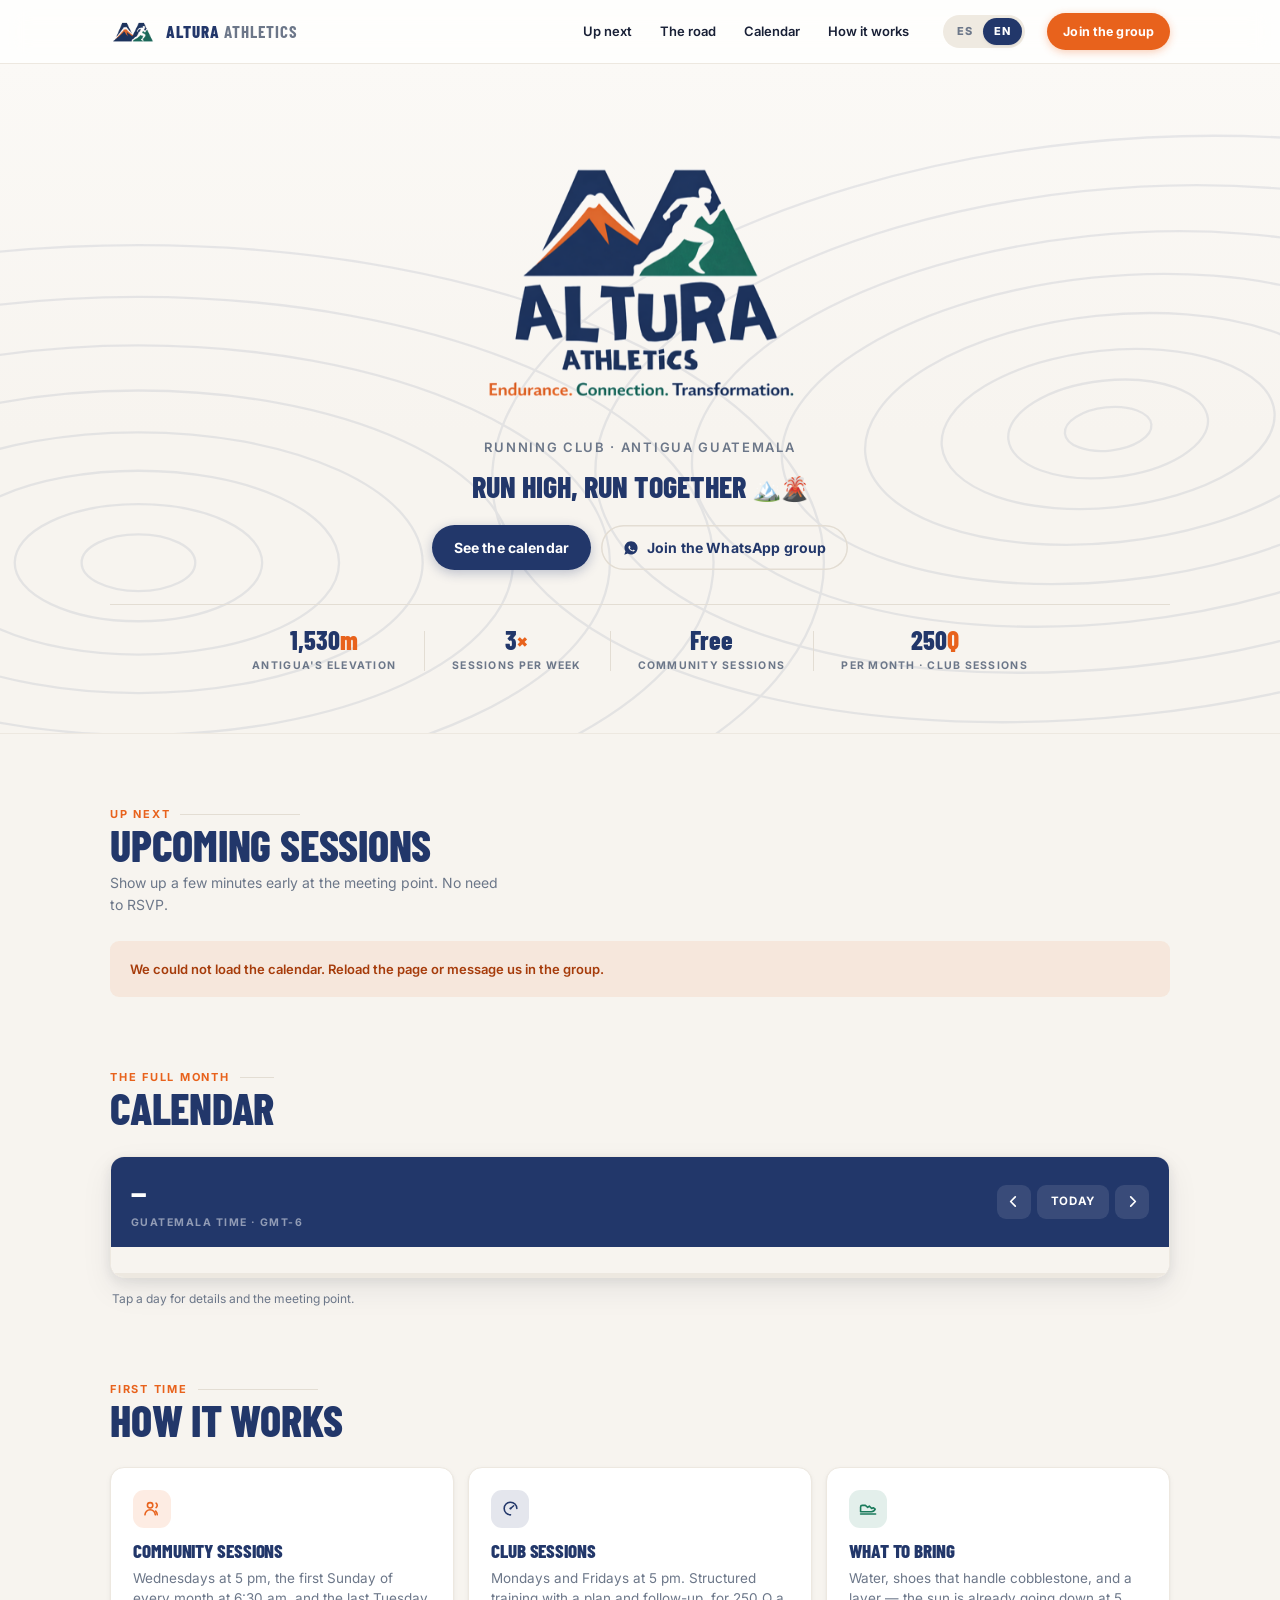
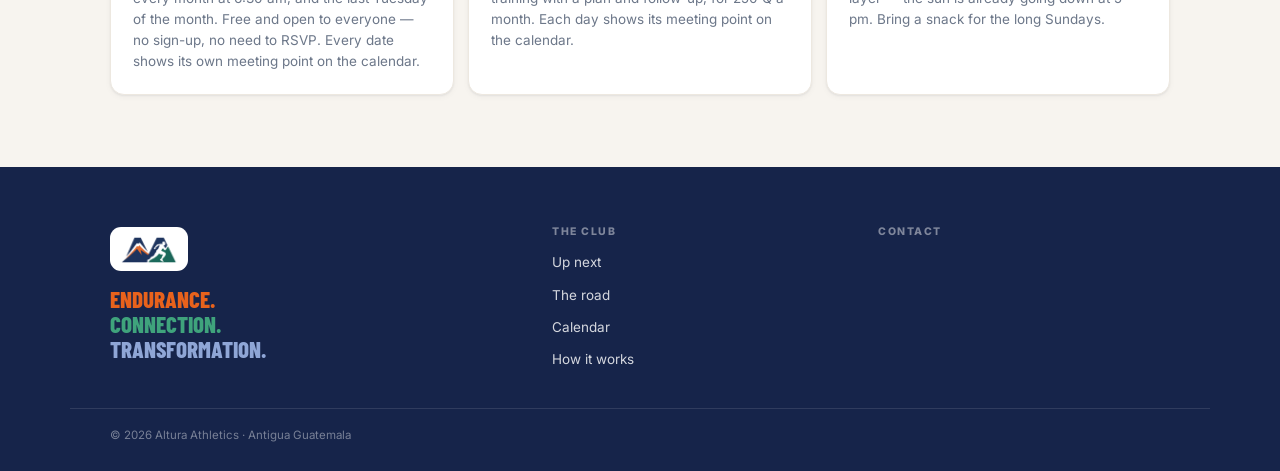
==== commit 11de2dba: "nueva version de calendario de LuisPe" ====
--- a/index.html
+++ b/index.html
@@ -1,259 +1,243 @@
-<!DOCTYPE html>
+<!doctype html>
+<!-- ALTURA ATHLETICS — Calendario de entrenamientos -->
 <html lang="es">
 <head>
-  <meta charset="UTF-8">
-  <meta name="viewport" content="width=device-width, initial-scale=1.0">
-  <title>Altura Athletics — Construyamos juntos</title>
-  <link rel="stylesheet" href="css/global.css">
-  <link rel="stylesheet" href="css/components.css">
-  <link rel="stylesheet" href="css/home.css">
+<meta charset="utf-8">
+<meta name="viewport" content="width=device-width,initial-scale=1">
+<title>Altura Athletics · Calendario</title>
+<meta name="description" content="Calendario de entrenamientos de Altura Athletics, running club en Antigua Guatemala. Endurance. Connection. Transformation.">
+<link rel="preconnect" href="https://fonts.googleapis.com">
+<link rel="preconnect" href="https://fonts.gstatic.com" crossorigin>
+<link href="https://fonts.googleapis.com/css2?family=Barlow+Condensed:wght@600;700;800&family=Inter:wght@400;500;600;700;800&display=swap" rel="stylesheet">
+<link rel="stylesheet" href="assets.css">
+<link rel="stylesheet" href="styles.css">
 </head>
 <body>
 
-  <!-- NAVBAR -->
-  <div id="nav-placeholder"></div>
-
-  <!-- HERO -->
-  <section class="hero">
-    <div class="hero-bg placeholder-img" style="position:absolute;inset:0;width:100%;height:100%;z-index:0;background:linear-gradient(135deg,#0C1A2E 0%,#112340 50%,#0E2040 100%);">
-      <!-- Replace with: <img src="images/hero-bg.jpg" alt="Antigua Guatemala running"> -->
-      <div style="position:absolute;inset:0;display:flex;align-items:center;justify-content:center;opacity:0.08;font-size:1rem;color:#fff;letter-spacing:0.1em;">HERO PHOTO — Antigua Guatemala</div>
-    </div>
-    <div class="hero-overlay"></div>
-    <div class="container hero-content">
-      <div class="hero-text">
-        <div style="display:flex;align-items:center;gap:14px;margin-bottom:20px;">
-          <img src="images/logo.jpg" alt="Altura Athletics" style="height:64px;width:auto;border-radius:8px;mix-blend-mode:screen;filter:brightness(1.1);">
-          <div class="section-label" style="color:rgba(232,112,26,0.9);margin-bottom:0;">Antigua Guatemala · 2024</div>
+<!-- Sprite de iconos -->
+<svg width="0" height="0" style="position:absolute" aria-hidden="true"><defs>
+  <symbol id="i-clock" viewBox="0 0 24 24" fill="none" stroke="currentColor" stroke-width="2" stroke-linecap="round"><circle cx="12" cy="12" r="9"/><path d="M12 7v5l3.5 2"/></symbol>
+  <symbol id="i-pin" viewBox="0 0 24 24" fill="none" stroke="currentColor" stroke-width="2" stroke-linecap="round" stroke-linejoin="round"><path d="M20 10c0 6-8 12-8 12S4 16 4 10a8 8 0 0116 0z"/><circle cx="12" cy="10" r="2.6"/></symbol>
+  <symbol id="i-dist" viewBox="0 0 24 24" fill="none" stroke="currentColor" stroke-width="2" stroke-linecap="round" stroke-linejoin="round"><path d="M3 17h4l3.5-9 3 12L17 7l1.6 5H21"/></symbol>
+  <symbol id="i-pace" viewBox="0 0 24 24" fill="none" stroke="currentColor" stroke-width="2" stroke-linecap="round" stroke-linejoin="round"><path d="M12 20a8 8 0 118-8"/><path d="M12 12l4-3.5"/><circle cx="12" cy="12" r="1.4" fill="currentColor" stroke="none"/></symbol>
+  <symbol id="i-users" viewBox="0 0 24 24" fill="none" stroke="currentColor" stroke-width="2" stroke-linecap="round" stroke-linejoin="round"><circle cx="9" cy="8" r="3.4"/><path d="M2.5 20a6.5 6.5 0 0113 0"/><path d="M16.5 5.2a3.4 3.4 0 010 5.6M18 20a6.6 6.6 0 00-2-4.7"/></symbol>
+  <symbol id="i-shoe" viewBox="0 0 24 24" fill="none" stroke="currentColor" stroke-width="2" stroke-linecap="round" stroke-linejoin="round"><path d="M2 16h13.5a5.5 5.5 0 005-3.2L18 11l-2 1-3-3-2 1.5L8 8H4a2 2 0 00-2 2z"/><path d="M2 19h19"/></symbol>
+  <symbol id="i-map" viewBox="0 0 24 24" fill="none" stroke="currentColor" stroke-width="2" stroke-linecap="round" stroke-linejoin="round"><path d="M9 4L3 6.5v13L9 17l6 3 6-2.5v-13L15 7z"/><path d="M9 4v13M15 7v13"/></symbol>
+  <symbol id="i-cal" viewBox="0 0 24 24" fill="none" stroke="currentColor" stroke-width="2" stroke-linecap="round" stroke-linejoin="round"><rect x="3" y="5" width="18" height="16" rx="2"/><path d="M3 10h18M8 3v4M16 3v4"/></symbol>
+  <symbol id="i-tag" viewBox="0 0 24 24" fill="none" stroke="currentColor" stroke-width="2" stroke-linecap="round" stroke-linejoin="round"><path d="M12.6 3H20a1 1 0 011 1v7.4a1 1 0 01-.3.7l-8.6 8.6a1 1 0 01-1.4 0L3.3 13a1 1 0 010-1.4l8.6-8.3a1 1 0 01.7-.3z"/><circle cx="16.6" cy="7.4" r="1.4" fill="currentColor" stroke="none"/></symbol>
+  <symbol id="i-wa" viewBox="0 0 24 24" fill="currentColor"><path d="M12.03 2C6.6 2 2.2 6.4 2.2 11.83c0 1.9.55 3.68 1.5 5.19L2 22l5.13-1.65a9.8 9.8 0 004.9 1.3c5.43 0 9.83-4.4 9.83-9.82C21.86 6.4 17.46 2 12.03 2zm5.7 13.9c-.24.67-1.4 1.3-1.94 1.35-.54.05-1.02.16-2.9-.63-2.27-.96-3.7-3.3-3.82-3.45-.12-.16-.9-1.23-.9-2.35s.58-1.66.79-1.89c.2-.23.44-.28.6-.28l.42.01c.14 0 .32-.05.5.38l.72 1.73c.06.14.1.3.01.47l-.28.42-.4.44c-.13.13-.27.27-.12.52.14.25.65 1.08 1.4 1.75.96.86 1.76 1.13 2.01 1.25.25.13.4.11.55-.06l.78-.9c.2-.24.37-.18.6-.1l1.68.8c.24.11.4.17.46.27.06.1.06.6-.18 1.27z"/></symbol>
+  <symbol id="i-left" viewBox="0 0 24 24" fill="none" stroke="currentColor" stroke-width="2.4" stroke-linecap="round" stroke-linejoin="round"><path d="M14.5 5.5L8 12l6.5 6.5"/></symbol>
+  <symbol id="i-right" viewBox="0 0 24 24" fill="none" stroke="currentColor" stroke-width="2.4" stroke-linecap="round" stroke-linejoin="round"><path d="M9.5 5.5L16 12l-6.5 6.5"/></symbol>
+  <symbol id="i-x" viewBox="0 0 24 24" fill="none" stroke="currentColor" stroke-width="2.2" stroke-linecap="round"><path d="M6 6l12 12M18 6L6 18"/></symbol>
+</defs></svg>
+
+<!-- ============ NAV ============ -->
+<header class="nav">
+  <div class="wrap nav-in">
+    <a class="brand" href="#top">
+      <span class="brand-mark" role="img" aria-label="Altura Athletics"></span>
+      <span class="brand-name">Altura <span>Athletics</span></span>
+    </a>
+    <nav class="nav-links">
+      <a href="#proximos" data-i18n="nav.next">Próximos</a>
+      <a href="#camino" data-i18n="nav.road">El camino</a>
+      <a href="#calendario" data-i18n="nav.cal">Calendario</a>
+      <a href="#info" data-i18n="nav.info">Cómo funciona</a>
+    </nav>
+    <div class="lang" role="group" aria-label="Idioma / Language">
+      <button type="button" data-lang="es" aria-pressed="true">ES</button>
+      <button type="button" data-lang="en" aria-pressed="false">EN</button>
+    </div>
+    <a class="nav-cta" href="#" data-join data-i18n="cta.join">Únete al grupo</a>
+  </div>
+</header>
+
+<!-- ============ HERO ============ -->
+<section class="hero" id="top">
+  <!-- Curvas de nivel: dos volcanes, guiño a la altura de Antigua -->
+  <svg class="topo" viewBox="0 0 1200 600" preserveAspectRatio="xMidYMid slice" aria-hidden="true" fill="none" stroke="currentColor" stroke-width="1.4">
+    <g transform="translate(300 330)">
+      <ellipse rx="34"  ry="17"/><ellipse rx="74"  ry="35"/><ellipse rx="120" ry="55"/>
+      <ellipse rx="170" ry="78"/><ellipse rx="224" ry="103"/><ellipse rx="282" ry="130"/>
+      <ellipse rx="344" ry="159"/><ellipse rx="410" ry="190"/>
+    </g>
+    <g transform="translate(880 250) rotate(-6)">
+      <ellipse rx="26"  ry="13"/><ellipse rx="60"  ry="29"/><ellipse rx="100" ry="47"/>
+      <ellipse rx="146" ry="68"/><ellipse rx="196" ry="91"/><ellipse rx="250" ry="116"/>
+      <ellipse rx="308" ry="143"/><ellipse rx="370" ry="172"/>
+    </g>
+  </svg>
+
+  <div class="wrap hero-in">
+    <div class="hero-logo" role="img" aria-label="Altura Athletics — Endurance. Connection. Transformation."></div>
+    <p class="hero-sub" data-i18n="hero.sub">Running club · Antigua Guatemala</p>
+    <p class="hero-slogan"><span data-i18n="hero.slogan">Corre alto, corre en comunidad</span> <span class="hero-emoji" aria-hidden="true">🏔️🌋</span></p>
+
+    <div class="hero-actions">
+      <a class="btn btn-primary" href="#calendario" data-i18n="hero.cta1">Ver el calendario</a>
+      <a class="btn btn-ghost" href="#" data-join>
+        <svg width="16" height="16" aria-hidden="true"><use href="#i-wa"/></svg>
+        <span data-i18n="hero.cta2">Entrar al grupo de WhatsApp</span>
+      </a>
+    </div>
+
+    <div class="facts">
+      <div class="fact">
+        <div class="fact-n">1,530<em>m</em></div>
+        <div class="fact-l" data-i18n="fact.alt">Altura de Antigua</div>
+      </div>
+      <div class="fact">
+        <div class="fact-n">3<em>×</em></div>
+        <div class="fact-l" data-i18n="fact.week">Entrenos por semana</div>
+      </div>
+      <div class="fact">
+        <div class="fact-n" data-i18n="fact.freeN">Gratis</div>
+        <div class="fact-l" data-i18n="fact.free">Los de comunidad</div>
+      </div>
+      <div class="fact">
+        <div class="fact-n">250<em>Q</em></div>
+        <div class="fact-l" data-i18n="fact.clubL">Al mes · entrenos del club</div>
+      </div>
+    </div>
+  </div>
+</section>
+
+<!-- ============ PRÓXIMOS ============ -->
+<section class="section" id="proximos">
+  <div class="wrap">
+    <div class="section-head">
+      <div>
+        <div class="kicker" data-i18n="next.kicker">Lo que viene</div>
+        <h2 data-i18n="next.title">Próximos entrenamientos</h2>
+        <p data-i18n="next.sub">Llega 10 minutos antes al punto de encuentro. No hace falta avisar.</p>
+      </div>
+    </div>
+    <div class="upnext" id="upnext">
+      <div class="skel" style="grid-column:1/-1"><div class="spin"></div><span data-i18n="load">Cargando entrenamientos…</span></div>
+    </div>
+  </div>
+</section>
+
+<!-- ============ EL CAMINO ============ -->
+<!-- Oculta si no hay carreras en la hoja Carreras: renderRoad() lo decide -->
+<section class="section" id="camino" style="padding-top:0" hidden>
+  <div class="wrap">
+    <div class="section-head">
+      <div>
+        <div class="kicker" data-i18n="road.kicker">Rumbo a las carreras</div>
+        <h2 data-i18n="road.title">El camino</h2>
+        <p data-i18n="road.sub">Los próximos seis meses: las carreras objetivo y el bloque de entrenamiento que lleva a cada una.</p>
+      </div>
+    </div>
+    <div class="road-note" id="roadNote" hidden></div>
+    <div class="road" id="road"></div>
+  </div>
+</section>
+
+<!-- ============ CALENDARIO ============ -->
+<section class="section" id="calendario" style="padding-top:0">
+  <div class="wrap">
+    <div class="section-head">
+      <div>
+        <div class="kicker" data-i18n="cal.kicker">El mes completo</div>
+        <h2 data-i18n="cal.title">Calendario</h2>
+      </div>
+    </div>
+
+    <div class="cal-shell">
+      <div class="cal-bar">
+        <div class="cal-month">
+          <span id="calMonth">—</span>
+          <small data-i18n="cal.tz">Hora de Guatemala · GMT-6</small>
         </div>
-        <h1 class="animate-fadeup">
-          Construyamos<br>
-          <span class="text-orange">Altura Athletics</span><br>
-          juntos
-        </h1>
-        <p class="animate-fadeup delay-1">
-          Sé parte de las personas que están ayudando a construir una comunidad deportiva diferente en Antigua Guatemala.
-        </p>
-        <div class="hero-actions animate-fadeup delay-2">
-          <a href="miembros.html" class="btn btn-primary">Quiero ser Miembro Fundador</a>
-          <a href="sobre-altura.html" class="btn btn-outline">
-            Conocer más
-            <svg viewBox="0 0 16 16" fill="none" stroke="currentColor" stroke-width="2"><path d="M3 8h10M9 4l4 4-4 4"/></svg>
-          </a>
+        <div class="cal-nav">
+          <button type="button" id="prevM" aria-label="Mes anterior"><svg width="17" height="17" aria-hidden="true"><use href="#i-left"/></svg></button>
+          <button type="button" class="today-btn" id="todayM" data-i18n="cal.today">Hoy</button>
+          <button type="button" id="nextM" aria-label="Mes siguiente"><svg width="17" height="17" aria-hidden="true"><use href="#i-right"/></svg></button>
         </div>
-        <div class="hero-tags">
-          <span>🏃 Running</span>
-          <span>🤝 Comunidad</span>
-          <span>📍 Antigua Guatemala</span>
-          <span>🌍 Local + Internacional</span>
-        </div>
-      </div>
-    </div>
-    <div class="hero-scroll-hint">
-      <span>Scroll</span>
-      <div class="scroll-line"></div>
-    </div>
-  </section>
-
-  <!-- PURPOSE -->
-  <section class="section bg-off-white">
-    <div class="container">
-      <div class="purpose-grid">
-        <div class="purpose-text">
-          <div class="section-label">Nuestro Propósito</div>
-          <h2>Crear una comunidad inclusiva que inspire a las personas a transformar sus vidas.</h2>
-          <p style="color:var(--gray-600);">A través de la resistencia, los desafíos compartidos y la conexión.</p>
-          <div style="margin-top:28px;padding:20px 24px;background:var(--navy);border-radius:var(--radius-lg);border-left:4px solid var(--orange);">
-            <p style="font-family:var(--font-display);font-size:1.1rem;font-weight:700;color:var(--white);font-style:italic;">"En Altura, no solo entrenamos.<br>Nos construimos unos a otros."</p>
-            <p style="font-size:0.8rem;color:rgba(255,255,255,0.45);margin-top:8px;text-transform:uppercase;letter-spacing:0.06em;">Manifiesto Altura Athletics</p>
-          </div>
-          <a href="sobre-altura.html" class="btn btn-ghost" style="margin-top:24px;padding:0;">
-            Conocer nuestro propósito y valores →
-          </a>
-        </div>
-        <div class="purpose-image">
-          <div class="placeholder-img" style="width:100%;aspect-ratio:4/3;border-radius:var(--radius-lg);">
-            <!-- Replace: <img src="images/purpose.jpg" alt="Altura team"> -->
-            <span>FOTO — Equipo Altura</span>
-          </div>
-          <div class="purpose-pillars">
-            <div class="pillar"><span>🏔️</span> Resistencia</div>
-            <div class="pillar"><span>🤝</span> Conexión</div>
-            <div class="pillar"><span>🚀</span> Transformación</div>
-          </div>
-        </div>
-      </div>
-    </div>
-  </section>
-
-  <!-- FOUNDING COMMUNITY -->
-  <section class="section bg-navy-mid">
-    <div class="container">
-      <div class="founding-grid">
-        <div class="founding-left">
-          <div class="section-label" style="color:var(--orange);">Comunidad Fundadora 2026</div>
-          <h2 style="color:var(--white);">Primera etapa de crecimiento</h2>
-          <div class="stats-row" style="margin-top:32px;">
-            <div class="stat-item">
-              <div class="stat-number">38</div>
-              <div class="stat-label">Miembros Fundadores</div>
-            </div>
-            <div class="stat-item">
-              <div class="stat-number">3</div>
-              <div class="stat-label">Países representados</div>
-            </div>
-          </div>
-          <div class="progress-section">
-            <div class="progress-label">
-              <span>Miembros Fundadores</span>
-              <span class="text-orange">38 / 50</span>
-            </div>
-            <div class="progress-bar">
-              <div class="progress-fill" style="width:76%;"></div>
-            </div>
-            <p style="color:rgba(255,255,255,0.6);font-size:0.88rem;margin-top:10px;">
-              Cada miembro fundador nos ayuda a construir el siguiente paso de Altura Athletics.
-            </p>
-          </div>
-        </div>
-        <div class="founding-right">
-          <div class="founding-cta-card">
-            <p class="founding-cta-eyebrow">Esto apenas comienza.</p>
-            <h3>Tú también puedes ser parte de Altura.</h3>
-            <p>Únete a los primeros 50 miembros fundadores y ayuda a construir algo especial desde cero.</p>
-            <a href="miembros.html" class="btn btn-primary" style="width:100%;justify-content:center;margin-top:20px;">
-              Quiero ser parte ♡
-            </a>
-          </div>
-        </div>
-      </div>
-    </div>
-  </section>
-
-  <!-- UPCOMING EVENTS PREVIEW -->
-  <section class="section">
-    <div class="container">
-      <div style="display:flex;align-items:flex-end;justify-content:space-between;margin-bottom:40px;flex-wrap:wrap;gap:16px;">
-        <div>
-          <div class="section-label">Próximos Eventos</div>
-          <h2>Experiencias que nos retan,<br>nos unen y nos hacen crecer.</h2>
-        </div>
-        <a href="eventos.html" class="btn btn-outline-dark">Ver todos los eventos</a>
-      </div>
-      <div class="events-preview-grid">
-
-        <div class="event-card-home">
-          <div class="event-date-badge">
-            <span class="event-day">24</span>
-            <span class="event-month">MAY</span>
-            <span class="event-year">2026</span>
-          </div>
-          <div class="event-img placeholder-img" style="flex:1;min-height:180px;">
-            <!-- <img src="images/evento-lanzamiento.jpg"> -->
-            <span>FOTO EVENTO</span>
-          </div>
-          <div class="event-info">
-            <div class="badge badge-orange">Exclusivo</div>
-            <h4>Lanzamiento Oficial Altura Athletics</h4>
-            <p>📍 Antigua Guatemala</p>
-            <a href="eventos.html" class="btn btn-primary" style="margin-top:12px;">Quiero asistir</a>
-          </div>
-        </div>
-
-        <div class="event-card-home">
-          <div class="event-date-badge">
-            <span class="event-day">14</span>
-            <span class="event-month">JUN</span>
-            <span class="event-year">2026</span>
-          </div>
-          <div class="event-img placeholder-img" style="flex:1;min-height:180px;">
-            <span>FOTO EVENTO</span>
-          </div>
-          <div class="event-info">
-            <div class="badge badge-navy">Entrenamiento</div>
-            <h4>Test Day Nike Run Antigua</h4>
-            <p>📍 Antigua Guatemala</p>
-            <a href="eventos.html" class="btn btn-outline-dark" style="margin-top:12px;">Más información</a>
-          </div>
-        </div>
-
-        <div class="event-card-home">
-          <div class="event-date-badge">
-            <span class="event-day">05</span>
-            <span class="event-month">JUL</span>
-            <span class="event-year">2026</span>
-          </div>
-          <div class="event-img placeholder-img" style="flex:1;min-height:180px;">
-            <span>FOTO EVENTO</span>
-          </div>
-          <div class="event-info">
-            <div class="badge badge-green">Trail</div>
-            <h4>Trail Run Volcán de Agua</h4>
-            <p>📍 Antigua Guatemala</p>
-            <a href="eventos.html" class="btn btn-outline-dark" style="margin-top:12px;">Ver detalles</a>
-          </div>
-        </div>
-
-      </div>
-    </div>
-  </section>
-
-  <!-- TRAINING PREVIEW -->
-  <section class="section bg-gray">
-    <div class="container">
-      <div style="text-align:center;margin-bottom:48px;">
-        <div class="section-label" style="justify-content:center;">Entrenos Semanales</div>
-        <h2>Entrena con nosotros</h2>
-        <p style="max-width:460px;margin:12px auto 0;">Tenemos planes para todos los niveles. Únete al grupo que va a tu ritmo.</p>
-      </div>
-      <div class="training-week-grid">
-        <div class="training-day">
-          <div class="day-name">Martes</div>
-          <div class="day-time">6:00 AM</div>
-          <div class="day-type">Rodaje base</div>
-          <div class="day-location">📍 Parque Central</div>
-        </div>
-        <div class="training-day">
-          <div class="day-name">Jueves</div>
-          <div class="day-time">6:00 AM</div>
-          <div class="day-type">Series / Intervalos</div>
-          <div class="day-location">📍 Pista o ruta</div>
-        </div>
-        <div class="training-day training-day--highlight">
-          <div class="day-name">Sábado</div>
-          <div class="day-time">7:00 AM</div>
-          <div class="day-type">Largo en grupo</div>
-          <div class="day-location">📍 Ruta larga</div>
-        </div>
-        <div class="training-day">
-          <div class="day-name">Domingo</div>
-          <div class="day-time">7:00 AM</div>
-          <div class="day-type">Recuperación activa</div>
-          <div class="day-location">Opcional</div>
-        </div>
-      </div>
-      <div style="text-align:center;margin-top:36px;">
-        <a href="entrenamientos.html" class="btn btn-primary">Ver programas de entrenamiento</a>
-      </div>
-    </div>
-  </section>
-
-  <!-- FINAL CTA -->
-  <section class="cta-banner">
-    <div class="container">
-      <img src="images/logo.jpg" alt="Altura Athletics" style="height:80px;width:auto;border-radius:10px;margin:0 auto 20px;display:block;">
-      <div class="section-label" style="justify-content:center;color:rgba(255,255,255,0.7);">Únete ahora</div>
-      <h2>Esto apenas comienza.</h2>
-      <p>Sé parte de los primeros 50 miembros fundadores y ayuda a construir Altura Athletics desde el principio.</p>
-      <a href="miembros.html" class="btn" style="background:var(--white);color:var(--orange);font-weight:700;">
-        Quiero ser Miembro Fundador ♡
-      </a>
-    </div>
-  </section>
-
-  <!-- FOOTER -->
-  <div id="footer-placeholder"></div>
-
-  <script src="js/components.js"></script>
+      </div>
+
+      <div class="legend" id="legend"></div>
+      <div class="dow" id="dow"></div>
+      <div class="grid" id="grid"></div>
+    </div>
+    <div class="cal-foot">
+      <p id="calNote" data-i18n="cal.note">Toca un día para ver los detalles y el punto de encuentro.</p>
+      <!-- Aparece solo si hay un calendario en la hoja Config -->
+      <div id="calSub" hidden></div>
+    </div>
+  </div>
+</section>
+
+<!-- ============ CÓMO FUNCIONA ============ -->
+<section class="section" id="info" style="padding-top:0">
+  <div class="wrap">
+    <div class="section-head">
+      <div>
+        <div class="kicker" data-i18n="how.kicker">Primera vez</div>
+        <h2 data-i18n="how.title">Cómo funciona</h2>
+      </div>
+    </div>
+    <!-- El color de cada card corresponde al tipo de evento en la grilla -->
+    <div class="howto">
+      <div class="how" style="--tc:var(--orange)">
+        <div class="how-ic"><svg aria-hidden="true"><use href="#i-users"/></svg></div>
+        <h3 data-i18n="how.1t">Entrenos de comunidad</h3>
+        <p data-i18n="how.1p">Miércoles a las 5 pm, el primer domingo de cada mes a las 6:30 am y el último martes del mes. Gratis y abierto a todos: no hay que inscribirse ni avisar. Cada fecha muestra su punto de encuentro en el calendario.</p>
+      </div>
+      <div class="how" style="--tc:var(--navy)">
+        <div class="how-ic"><svg aria-hidden="true"><use href="#i-pace"/></svg></div>
+        <h3 data-i18n="how.2t">Entrenos del club</h3>
+        <p data-i18n="how.2p">Lunes y viernes a las 5 pm. Entreno estructurado con plan y seguimiento, por 250 Q al mes. El punto de encuentro de cada día está en el calendario.</p>
+      </div>
+      <div class="how" style="--tc:var(--green)">
+        <div class="how-ic"><svg aria-hidden="true"><use href="#i-shoe"/></svg></div>
+        <h3 data-i18n="how.3t">Qué llevar</h3>
+        <p data-i18n="how.3p">Agua, tenis que aguanten adoquín y algo de abrigo: a las 5 pm ya baja el sol. Para los domingos largos, algo de comer.</p>
+      </div>
+    </div>
+  </div>
+</section>
+
+<!-- ============ FOOTER ============ -->
+<footer class="foot">
+  <div class="wrap foot-in">
+    <div class="foot-brand">
+      <div class="foot-badge" role="img" aria-label="Altura Athletics"></div>
+      <div class="foot-tag"><i>Endurance.</i> <i>Connection.</i> <i>Transformation.</i></div>
+    </div>
+    <div>
+      <h4 data-i18n="foot.club">El club</h4>
+      <ul>
+        <li><a href="#proximos" data-i18n="nav.next">Próximos</a></li>
+        <li><a href="#camino" data-i18n="nav.road">El camino</a></li>
+        <li><a href="#calendario" data-i18n="nav.cal">Calendario</a></li>
+        <li><a href="#info" data-i18n="nav.info">Cómo funciona</a></li>
+      </ul>
+    </div>
+    <div>
+      <h4 data-i18n="foot.contact">Contacto</h4>
+      <ul id="footLinks"></ul>
+    </div>
+  </div>
+  <div class="wrap foot-bottom">
+    <span>© <span id="yr"></span> Altura Athletics · Antigua Guatemala</span>
+    <span id="stamp"></span>
+  </div>
+</footer>
+
+<!-- ============ PANEL DE DÍA ============ -->
+<div class="scrim" id="scrim" role="dialog" aria-modal="true" aria-labelledby="sheetTitle" hidden>
+  <div class="sheet" id="sheet">
+    <div class="sheet-head">
+      <div class="w" id="sheetDow">—</div>
+      <div class="d" id="sheetTitle">—</div>
+      <button type="button" class="sheet-close" id="sheetClose" aria-label="Cerrar"><svg width="16" height="16" aria-hidden="true"><use href="#i-x"/></svg></button>
+    </div>
+    <div class="sheet-body" id="sheetBody"></div>
+  </div>
+</div>
+
+<script src="app.js"></script>
 </body>
 </html>
--- a/assets.css
+++ b/assets.css
@@ -0,0 +1,5 @@
+/* Logos de Altura Athletics (de Assets.html) */
+:root{
+  --logo-lockup:url("[data-uri]");
+  --logo-mark:url("[data-uri]");
+}
--- a/styles.css
+++ b/styles.css
@@ -0,0 +1,708 @@
+/* ============================================================
+   ALTURA ATHLETICS — Calendario
+   Sistema de diseño
+   ============================================================ */
+
+:root{
+  /* Marca (extraídos del logo) */
+  --navy:#22376A;
+  --navy-900:#16244A;
+  --navy-700:#2C4581;
+  --orange:#E8621C;
+  --green:#1B7B5C;
+
+  /* Tipos de entrenamiento adicionales */
+  --amber:#C0871C;
+  --slate:#5D6E8C;
+
+  /* Fases de bloque: rampa de intensidad, NO colores de tipo.
+     Base claro -> afinamiento oscuro; recuperación se sale de la rampa. */
+  --fase-base:#9FB0D0;
+  --fase-build:#5A73A8;
+  --fase-peak:#22376A;
+  --fase-rec:#AFB5C2;
+
+  /* Neutros */
+  --bone:#F7F4EF;
+  --bone-2:#EFEAE1;
+  --paper:#FFFFFF;
+  --ink:#182036;
+  --muted:#6C7789;
+  --line:#E3DDD3;
+  --line-soft:#EDE8E0;
+
+  /* Tipografía */
+  --display:'Barlow Condensed',"Helvetica Neue",Impact,sans-serif;
+  --body:'Inter',-apple-system,BlinkMacSystemFont,"Segoe UI",Roboto,sans-serif;
+
+  /* Métrica */
+  --pad:clamp(20px,5vw,40px);
+  --radius:14px;
+  --radius-sm:9px;
+  --shadow-sm:0 1px 2px rgba(24,32,54,.06),0 2px 6px rgba(24,32,54,.04);
+  --shadow-md:0 4px 12px rgba(24,32,54,.08),0 12px 32px rgba(24,32,54,.07);
+  --shadow-lg:0 18px 60px rgba(22,36,74,.22);
+  --nav-h:64px;
+}
+
+*,*::before,*::after{box-sizing:border-box}
+html{-webkit-text-size-adjust:100%;scroll-behavior:smooth}
+body{
+  margin:0;
+  background:var(--bone);
+  color:var(--ink);
+  font-family:var(--body);
+  font-size:15px;
+  line-height:1.55;
+  -webkit-font-smoothing:antialiased;
+  overflow-x:hidden;
+}
+img{max-width:100%;display:block}
+a{color:inherit;text-decoration:none}
+button{font:inherit;color:inherit;background:none;border:0;cursor:pointer}
+h1,h2,h3,h4{
+  margin:0;font-family:var(--display);font-weight:800;
+  line-height:.98;letter-spacing:-.005em;
+  text-wrap:balance;
+}
+
+.wrap{width:100%;max-width:1140px;margin:0 auto;padding:0 var(--pad)}
+.sr{position:absolute;width:1px;height:1px;overflow:hidden;clip:rect(0 0 0 0);white-space:nowrap}
+
+/* Etiqueta de sección: kicker */
+.kicker{
+  font-family:var(--body);
+  font-size:11px;font-weight:700;
+  letter-spacing:.16em;text-transform:uppercase;
+  color:var(--orange);
+  display:flex;align-items:center;gap:10px;
+}
+.kicker::after{content:"";height:1px;flex:1;background:var(--line);max-width:120px}
+
+/* ============================================================
+   NAV
+   ============================================================ */
+.nav{
+  position:sticky;top:0;z-index:60;
+  height:var(--nav-h);
+  background:rgba(255,255,255,.86);
+  backdrop-filter:saturate(180%) blur(14px);
+  -webkit-backdrop-filter:saturate(180%) blur(14px);
+  border-bottom:1px solid var(--line-soft);
+}
+.nav-in{
+  height:100%;display:flex;align-items:center;gap:22px;
+}
+.brand{display:flex;align-items:center;gap:10px;margin-right:auto;min-width:0}
+.brand-mark{
+  width:46px;height:22px;flex:none;
+  background:var(--logo-mark) center/contain no-repeat;
+}
+.brand-name{
+  font-family:var(--display);font-weight:800;font-size:17px;
+  letter-spacing:.06em;text-transform:uppercase;color:var(--navy);
+  white-space:nowrap;
+}
+.brand-name span{color:var(--muted);font-weight:700}
+
+.nav-links{display:flex;align-items:center;gap:4px}
+.nav-links a{
+  padding:7px 12px;border-radius:8px;
+  font-size:13px;font-weight:600;color:var(--ink);
+  transition:background .15s,color .15s;
+}
+.nav-links a:hover{background:var(--bone-2);color:var(--navy)}
+
+/* Toggle de idioma */
+.lang{
+  display:flex;align-items:center;
+  background:var(--bone-2);border-radius:999px;padding:3px;flex:none;
+}
+.lang button{
+  padding:5px 11px;border-radius:999px;
+  font-size:11px;font-weight:800;letter-spacing:.08em;
+  color:var(--muted);transition:all .18s;
+}
+.lang button[aria-pressed="true"]{background:var(--navy);color:#fff;box-shadow:var(--shadow-sm)}
+
+.nav-cta{
+  padding:9px 16px;border-radius:999px;
+  background:var(--orange);color:#fff!important;
+  font-size:12.5px;font-weight:700;letter-spacing:.01em;
+  box-shadow:0 2px 8px rgba(232,98,28,.32);
+  transition:transform .16s,box-shadow .16s;
+  white-space:nowrap;
+}
+.nav-cta:hover{transform:translateY(-1px);box-shadow:0 5px 16px rgba(232,98,28,.4)}
+
+/* ============================================================
+   HERO
+   ============================================================ */
+.hero{
+  position:relative;overflow:hidden;
+  padding:clamp(44px,7vw,80px) 0 clamp(36px,5vw,56px);
+  background:linear-gradient(180deg,#FBF9F6 0%,var(--bone) 55%,var(--bone) 100%);
+  border-bottom:1px solid var(--line-soft);
+  text-align:center;
+}
+.topo{
+  position:absolute;inset:-8% -5% auto -5%;
+  height:150%;width:110%;
+  color:var(--navy);opacity:.085;
+  pointer-events:none;
+}
+/* Sin z-index a propósito: crear un contexto de apilamiento aquí aislaría
+   el mix-blend-mode del logo y volvería a aparecer su fondo blanco.
+   El orden del DOM ya deja .topo detrás. */
+.hero-in{position:relative}
+/* El PNG lleva alfa real (ver make_transparent.py), así que no hace falta
+   mix-blend-mode y el logo se comporta como cualquier imagen. */
+.hero-logo{
+  width:min(430px,80vw);aspect-ratio:1536/1024;
+  margin:0 auto;
+  background:var(--logo-lockup) center/contain no-repeat;
+}
+.hero-sub{
+  margin:6px auto 0;max-width:520px;
+  font-size:13px;font-weight:600;letter-spacing:.13em;text-transform:uppercase;
+  color:var(--muted);
+}
+/* Lema del club, en la voz con que lo escriben en el grupo */
+.hero-slogan{
+  margin:14px auto 0;
+  font-family:var(--display);font-weight:800;
+  font-size:clamp(21px,3.4vw,30px);text-transform:uppercase;
+  color:var(--navy);line-height:1;
+}
+.hero-emoji{font-size:.78em;vertical-align:.06em;letter-spacing:-.04em}
+.hero-actions{
+  display:flex;flex-wrap:wrap;gap:10px;justify-content:center;
+  margin-top:24px;
+}
+.btn{
+  display:inline-flex;align-items:center;gap:8px;
+  padding:12px 22px;border-radius:999px;
+  font-size:14px;font-weight:700;letter-spacing:.01em;
+  transition:transform .16s,box-shadow .16s,background .16s;
+}
+.btn-primary{background:var(--navy);color:#fff;box-shadow:0 3px 12px rgba(34,55,106,.28)}
+.btn-primary:hover{transform:translateY(-1px);background:var(--navy-700);box-shadow:0 7px 20px rgba(34,55,106,.34)}
+.btn-ghost{background:transparent;color:var(--navy);box-shadow:inset 0 0 0 1.5px var(--line)}
+.btn-ghost:hover{background:var(--paper);box-shadow:inset 0 0 0 1.5px var(--navy)}
+
+/* Franja de datos del club */
+.facts{
+  display:grid;grid-template-columns:repeat(4,auto);
+  justify-content:center;
+  margin-top:34px;
+  border-top:1px solid var(--line);
+  padding-top:20px;
+}
+.fact{padding:2px clamp(14px,2.4vw,28px);position:relative}
+/* Divisor solo entre columnas vecinas, no al inicio de una fila nueva */
+.fact + .fact::before{
+  content:"";position:absolute;left:0;top:6px;bottom:6px;width:1px;background:var(--line);
+}
+.fact-n{
+  font-family:var(--display);font-weight:800;font-size:26px;
+  color:var(--navy);line-height:1;
+}
+.fact-n em{font-style:normal;color:var(--orange)}
+.fact-l{
+  margin-top:5px;font-size:10.5px;font-weight:700;
+  letter-spacing:.12em;text-transform:uppercase;color:var(--muted);
+}
+
+/* ============================================================
+   SECCIONES
+   ============================================================ */
+.section{padding:clamp(44px,6vw,72px) 0}
+.section-head{display:flex;align-items:flex-end;gap:20px;flex-wrap:wrap;margin-bottom:26px}
+.section-head h2{font-size:clamp(30px,4.4vw,44px);text-transform:uppercase;color:var(--navy)}
+.section-head p{margin:6px 0 0;color:var(--muted);font-size:14px;max-width:46ch;text-wrap:pretty}
+
+/* ============================================================
+   PRÓXIMOS ENTRENAMIENTOS
+   ============================================================ */
+.upnext{display:grid;grid-template-columns:1.35fr 1fr 1fr;gap:14px;align-items:stretch}
+
+.ucard{
+  position:relative;overflow:hidden;
+  display:flex;flex-direction:column;
+  padding:20px;
+  background:var(--paper);
+  border:1px solid var(--line-soft);
+  border-radius:var(--radius);
+  box-shadow:var(--shadow-sm);
+  transition:transform .18s,box-shadow .18s;
+  text-align:left;width:100%;
+}
+.ucard:hover{transform:translateY(-3px);box-shadow:var(--shadow-md)}
+.ucard::before{content:"";position:absolute;left:0;top:0;bottom:0;width:4px;background:var(--tc,var(--navy))}
+
+/* Tarjeta destacada. Fondo neutro oscuro a propósito, NO --navy: navy es el
+   color del tipo "Club", y un evento de Comunidad sobre navy se leería mal.
+   El tipo lo comunica la barra de color y la pastilla. */
+.ucard.feat{
+  background:var(--navy-900);color:#fff;border-color:var(--navy-900);
+  box-shadow:var(--shadow-lg);
+}
+.ucard.feat::before{background:var(--tc);width:6px}
+.ucard.feat .u-date-d,.ucard.feat h3{color:#fff}
+.ucard.feat .u-date-m,.ucard.feat .u-meta{color:rgba(255,255,255,.66)}
+.ucard.feat .u-desc{color:rgba(255,255,255,.8)}
+.ucard.feat .u-row{border-color:rgba(255,255,255,.16)}
+
+.u-top{display:flex;align-items:flex-start;gap:14px;margin-bottom:14px}
+.u-date{flex:none;text-align:center;min-width:52px}
+.u-date-d{font-family:var(--display);font-weight:800;font-size:38px;line-height:.85;color:var(--navy)}
+.u-date-m{
+  font-size:10px;font-weight:800;letter-spacing:.14em;text-transform:uppercase;
+  color:var(--muted);margin-top:4px;
+}
+.u-headings{min-width:0;flex:1}
+.u-headings h3{font-size:22px;text-transform:uppercase;color:var(--navy)}
+
+.pill{
+  display:inline-flex;align-items:center;gap:5px;
+  padding:3px 9px;border-radius:999px;
+  font-size:10px;font-weight:800;letter-spacing:.09em;text-transform:uppercase;
+  background:color-mix(in srgb,var(--tc) 12%,transparent);
+  color:var(--tc);
+}
+.ucard.feat .pill{background:rgba(255,255,255,.14);color:#fff}
+.pill-dot{width:5px;height:5px;border-radius:50%;background:currentColor;flex:none}
+
+.u-tags{display:flex;align-items:center;gap:6px;flex-wrap:wrap;margin-bottom:6px}
+.badge-today{
+  display:inline-block;padding:3px 8px;border-radius:5px;
+  background:var(--orange);color:#fff;
+  font-size:9.5px;font-weight:800;letter-spacing:.13em;text-transform:uppercase;
+}
+
+.u-desc{
+  font-size:13.5px;color:var(--muted);margin:0 0 16px;
+  flex:1;text-wrap:pretty;
+}
+.u-rows{display:grid;gap:0;margin-top:auto}
+.u-row{
+  display:flex;align-items:center;gap:9px;
+  padding:9px 0;border-top:1px solid var(--line-soft);
+  font-size:12.5px;font-weight:500;
+}
+.u-row svg{width:14px;height:14px;flex:none;opacity:.55}
+.u-meta{color:var(--muted);font-weight:600;margin-left:auto;font-variant-numeric:tabular-nums}
+
+/* ============================================================
+   EL CAMINO — seis meses en un carril vertical
+   ============================================================ */
+.road-note{
+  display:flex;gap:10px;
+  padding:12px 16px;margin-bottom:22px;
+  background:rgba(192,135,28,.1);color:#8A5E0C;
+  border-radius:var(--radius-sm);
+  font-size:13px;font-weight:600;line-height:1.5;
+}
+.road{display:flex;flex-direction:column}
+
+.mo{display:grid;grid-template-columns:26px minmax(0,1fr);gap:16px}
+/* El carril: línea continua entre meses, con un nodo por mes */
+.mo-rail{position:relative;display:flex;justify-content:center}
+.mo-rail::before{
+  content:"";position:absolute;top:0;bottom:-1px;width:2px;
+  background:var(--line);
+}
+.mo:first-child .mo-rail::before{top:11px}
+.mo:last-child .mo-rail::before{bottom:auto;height:11px}
+.mo-dot{
+  position:relative;z-index:1;margin-top:5px;
+  width:12px;height:12px;border-radius:50%;
+  background:var(--pc,var(--line));
+  box-shadow:0 0 0 3px var(--bone);
+}
+.mo-card{padding-bottom:26px;min-width:0}
+.mo-top{display:flex;align-items:baseline;gap:12px;flex-wrap:wrap}
+.mo-top h3{
+  font-size:20px;text-transform:uppercase;color:var(--navy);
+  letter-spacing:.01em;
+}
+.mo-top h3 em{font-style:normal;color:var(--muted);font-weight:700}
+.mo-tally{
+  font-size:11px;font-weight:700;letter-spacing:.08em;text-transform:uppercase;
+  color:var(--muted);margin-left:auto;white-space:nowrap;
+}
+
+.phases{display:flex;flex-wrap:wrap;gap:6px;margin-top:9px}
+.phase{
+  display:inline-flex;align-items:center;gap:6px;
+  padding:4px 10px;border-radius:999px;
+  background:var(--paper);border:1px solid var(--line-soft);
+  font-size:11px;font-weight:700;letter-spacing:.06em;text-transform:uppercase;
+  color:var(--ink);
+}
+.phase i{width:8px;height:8px;border-radius:2px;background:var(--pc);flex:none}
+
+/* Tarjeta de carrera: el hito del carril */
+.race{
+  display:flex;gap:15px;align-items:flex-start;width:100%;text-align:left;
+  margin-top:12px;padding:15px 17px;
+  background:var(--paper);
+  border:1px solid var(--line-soft);
+  border-left:3px solid var(--green);
+  border-radius:var(--radius);
+  box-shadow:var(--shadow-sm);
+  transition:transform .16s,box-shadow .16s;
+}
+.race:hover{transform:translateY(-2px);box-shadow:var(--shadow-md)}
+.race-date{
+  flex:none;text-align:center;min-width:42px;
+  padding-top:2px;
+}
+.race-date b{
+  display:block;font-family:var(--display);font-weight:800;
+  font-size:30px;line-height:.85;color:var(--green);
+}
+.race-date span{
+  display:block;margin-top:3px;
+  font-size:9.5px;font-weight:800;letter-spacing:.13em;color:var(--muted);
+}
+.race-main{min-width:0;flex:1}
+.race-tags{display:flex;align-items:center;gap:6px;flex-wrap:wrap;margin-bottom:5px}
+.race-main h4{
+  font-family:var(--display);font-weight:800;font-size:21px;
+  text-transform:uppercase;color:var(--navy);margin:0 0 3px;
+}
+.race-meta{margin:0;font-size:13px;color:var(--muted)}
+.race-until{
+  margin:7px 0 0;font-size:11.5px;font-weight:800;
+  letter-spacing:.07em;text-transform:uppercase;color:var(--green);
+}
+.badge-ex{
+  display:inline-block;padding:3px 8px;border-radius:5px;
+  background:rgba(192,135,28,.16);color:#8A5E0C;
+  font-size:9.5px;font-weight:800;letter-spacing:.13em;text-transform:uppercase;
+}
+.road-empty{padding:18px 0;color:var(--muted);font-size:13.5px}
+
+/* Rumbo a X — en el panel de día */
+.toward{
+  margin:0 0 12px;padding:12px 14px;
+  background:var(--bone);border-radius:var(--radius-sm);
+  border-left:3px solid var(--pc,var(--navy));
+}
+.toward-line{display:flex;align-items:baseline;gap:8px;flex-wrap:wrap}
+.toward-lbl{
+  font-size:9.5px;font-weight:800;letter-spacing:.13em;text-transform:uppercase;
+  color:var(--muted);
+}
+.toward-line strong{font-size:14.5px;color:var(--navy)}
+.toward-until{
+  margin-left:auto;font-size:10.5px;font-weight:800;
+  letter-spacing:.08em;text-transform:uppercase;color:var(--green);
+  white-space:nowrap;
+}
+.toward-focus{margin:7px 0 0;font-size:13px;color:var(--muted);text-wrap:pretty}
+
+/* Rumbo a X — tira en las cards de Próximos */
+.u-toward{
+  display:flex;align-items:baseline;gap:7px;flex-wrap:wrap;
+  margin:0 0 14px;padding:8px 10px;
+  background:var(--bone);border-radius:7px;
+  font-size:12px;
+}
+.ucard.feat .u-toward{background:rgba(255,255,255,.09)}
+.u-toward-lbl{
+  font-size:9px;font-weight:800;letter-spacing:.13em;text-transform:uppercase;
+  color:var(--muted);
+}
+.ucard.feat .u-toward-lbl{color:rgba(255,255,255,.6)}
+.u-toward-race{font-weight:700;color:var(--navy)}
+.ucard.feat .u-toward-race{color:#fff}
+.u-toward-until{
+  margin-left:auto;font-weight:800;font-size:10px;
+  letter-spacing:.07em;text-transform:uppercase;color:var(--green);
+  white-space:nowrap;
+}
+.ucard.feat .u-toward-until{color:#7FD3AE}
+
+/* Rombo de carrera en la grilla */
+.ev-flag{color:var(--tc);font-size:9px;line-height:1;flex:none}
+.ev.is-race{border-left-width:3.5px;font-weight:700}
+
+/* ============================================================
+   CALENDARIO
+   ============================================================ */
+.cal-shell{
+  background:var(--paper);
+  border:1px solid var(--line-soft);
+  border-radius:var(--radius);
+  box-shadow:var(--shadow-md);
+  overflow:hidden;
+}
+.cal-bar{
+  display:flex;align-items:center;gap:14px;flex-wrap:wrap;
+  padding:16px 20px;
+  background:var(--navy);color:#fff;
+}
+.cal-month{
+  font-family:var(--display);font-weight:800;
+  font-size:26px;text-transform:uppercase;letter-spacing:.01em;
+  min-width:190px;
+}
+.cal-month small{
+  display:block;font-family:var(--body);font-size:10.5px;font-weight:700;
+  letter-spacing:.14em;color:rgba(255,255,255,.5);margin-top:2px;
+}
+.cal-nav{display:flex;gap:6px;margin-left:auto}
+.cal-nav button{
+  width:34px;height:34px;border-radius:9px;
+  display:grid;place-items:center;
+  background:rgba(255,255,255,.1);color:#fff;
+  transition:background .15s;
+}
+.cal-nav button:hover{background:rgba(255,255,255,.22)}
+.cal-nav .today-btn{
+  width:auto;padding:0 14px;font-size:11.5px;font-weight:700;
+  letter-spacing:.06em;text-transform:uppercase;
+}
+
+/* Leyenda */
+.legend{
+  display:flex;flex-wrap:wrap;gap:6px 16px;
+  padding:13px 20px;
+  background:var(--bone);
+  border-bottom:1px solid var(--line-soft);
+}
+.leg{
+  display:inline-flex;align-items:center;gap:7px;
+  font-size:11px;font-weight:700;letter-spacing:.05em;text-transform:uppercase;
+  color:var(--muted);
+  transition:color .15s,opacity .15s;
+}
+.leg:hover{color:var(--ink)}
+.leg[aria-pressed="false"]{opacity:.34}
+.leg i{width:9px;height:9px;border-radius:3px;background:var(--tc);flex:none}
+
+/* Grilla */
+/* minmax(0,1fr) es obligatorio: sin el 0, los títulos con nowrap
+   fuerzan el min-content de la columna y la grilla queda desigual. */
+.dow{
+  display:grid;grid-template-columns:repeat(7,minmax(0,1fr));
+  gap:1px;padding:0 1px;
+  border-bottom:1px solid var(--line-soft);
+}
+.dow span{
+  padding:10px 6px;text-align:center;
+  font-size:10.5px;font-weight:800;letter-spacing:.13em;text-transform:uppercase;
+  color:var(--muted);
+}
+.grid{
+  display:grid;grid-template-columns:repeat(7,minmax(0,1fr));
+  background:var(--line-soft);
+  gap:1px;padding:1px;
+}
+.cell{
+  position:relative;
+  min-height:112px;min-width:0;
+  padding:7px 7px 8px;
+  background:var(--paper);
+  display:flex;flex-direction:column;gap:4px;
+  text-align:left;width:100%;
+  transition:background .14s;
+}
+.cell.has:hover{background:#FCFAF7;cursor:pointer}
+.cell.out{background:#FAF8F5}
+.cell.out .cell-n{color:#C6C0B6}
+.cell-n{
+  font-family:var(--display);font-weight:700;font-size:15px;
+  color:var(--ink);line-height:1;margin-bottom:1px;
+  display:flex;align-items:center;gap:5px;
+}
+.cell.today .cell-n{color:var(--orange)}
+.cell.today::after{
+  content:"";position:absolute;inset:0;
+  box-shadow:inset 0 0 0 2px var(--orange);
+  pointer-events:none;
+}
+.ev{
+  display:flex;align-items:center;gap:5px;
+  padding:4px 6px;border-radius:6px;
+  background:color-mix(in srgb,var(--tc) 10%,transparent);
+  border-left:2.5px solid var(--tc);
+  font-size:11px;font-weight:600;line-height:1.25;
+  color:var(--ink);
+  overflow:hidden;min-width:0;
+}
+.ev-t{
+  font-variant-numeric:tabular-nums;font-weight:700;
+  color:var(--tc);flex:none;font-size:10.5px;
+}
+.ev-n{white-space:nowrap;overflow:hidden;text-overflow:ellipsis;min-width:0}
+.ev.off{opacity:.5}
+.ev.off .ev-n{text-decoration:line-through}
+.dots{display:none;gap:3px;flex-wrap:wrap}
+.dots i{width:6px;height:6px;border-radius:50%;background:var(--tc)}
+
+/* Pie del calendario: la nota y el botón de suscripción */
+.cal-foot{
+  display:flex;align-items:center;gap:16px;flex-wrap:wrap;
+  margin:12px 2px 0;
+}
+.cal-foot p{margin:0;font-size:12px;color:var(--muted);flex:1;min-width:220px}
+.cal-foot .btn{padding:9px 16px;font-size:13px;white-space:nowrap}
+
+/* ============================================================
+   PANEL DE DÍA (modal)
+   ============================================================ */
+.scrim{
+  position:fixed;inset:0;z-index:90;
+  background:rgba(22,36,74,.5);
+  backdrop-filter:blur(3px);-webkit-backdrop-filter:blur(3px);
+  display:grid;place-items:center;padding:20px;
+  opacity:0;pointer-events:none;transition:opacity .2s;
+}
+.scrim.on{opacity:1;pointer-events:auto}
+.sheet{
+  width:100%;max-width:460px;max-height:86vh;overflow-y:auto;
+  background:var(--paper);border-radius:16px;
+  box-shadow:var(--shadow-lg);
+  transform:translateY(14px) scale(.985);transition:transform .22s;
+}
+.scrim.on .sheet{transform:none}
+.sheet-head{
+  position:relative;
+  padding:20px 22px;background:var(--navy);color:#fff;
+  border-radius:16px 16px 0 0;
+}
+.sheet-head .d{font-family:var(--display);font-weight:800;font-size:30px;text-transform:uppercase;line-height:1}
+.sheet-head .w{font-size:11px;font-weight:700;letter-spacing:.14em;text-transform:uppercase;color:rgba(255,255,255,.55);margin-bottom:5px}
+.sheet-close{
+  position:absolute;top:16px;right:16px;
+  width:32px;height:32px;border-radius:8px;display:grid;place-items:center;
+  background:rgba(255,255,255,.12);color:#fff;transition:background .15s;
+}
+.sheet-close:hover{background:rgba(255,255,255,.26)}
+.sheet-body{padding:6px 22px 22px}
+.dev{padding:18px 0;border-bottom:1px solid var(--line-soft)}
+.dev:last-child{border-bottom:0;padding-bottom:4px}
+.dev h4{font-size:21px;text-transform:uppercase;color:var(--navy);margin:8px 0 6px}
+.dev p{margin:0 0 12px;font-size:13.5px;color:var(--muted)}
+.dev-grid{display:grid;grid-template-columns:1fr 1fr;gap:9px}
+.dinfo{background:var(--bone);border-radius:var(--radius-sm);padding:9px 11px}
+.dinfo dt{font-size:9.5px;font-weight:800;letter-spacing:.12em;text-transform:uppercase;color:var(--muted)}
+.dinfo dd{margin:3px 0 0;font-size:13px;font-weight:600;font-variant-numeric:tabular-nums}
+.dev .btn{margin-top:12px;padding:10px 18px;font-size:13px}
+.status-note{
+  display:flex;align-items:center;gap:7px;margin:0 0 10px;
+  padding:8px 11px;border-radius:var(--radius-sm);
+  font-size:12px;font-weight:600;
+}
+.status-note.tent{background:rgba(192,135,28,.1);color:#8A5E0C}
+.status-note.canc{background:rgba(232,98,28,.1);color:#B2410D}
+
+/* ============================================================
+   INFO STRIP
+   ============================================================ */
+.howto{display:grid;grid-template-columns:repeat(3,1fr);gap:14px}
+.how{
+  padding:22px;background:var(--paper);
+  border:1px solid var(--line-soft);border-radius:var(--radius);
+  box-shadow:var(--shadow-sm);
+}
+.how-ic{
+  width:38px;height:38px;border-radius:11px;
+  display:grid;place-items:center;margin-bottom:14px;
+  background:color-mix(in srgb,var(--tc) 12%,transparent);color:var(--tc);
+}
+.how-ic svg{width:19px;height:19px}
+.how h3{font-size:19px;text-transform:uppercase;color:var(--navy);margin-bottom:7px}
+.how p{margin:0;font-size:13.5px;color:var(--muted)}
+
+/* ============================================================
+   FOOTER
+   ============================================================ */
+.foot{background:var(--navy-900);color:#fff;padding:clamp(40px,5vw,60px) 0 26px}
+.foot-in{display:grid;grid-template-columns:1.4fr 1fr 1fr;gap:34px}
+/* Blanco, no bone: el PNG del logo trae fondo blanco y así no se nota el borde */
+.foot-badge{
+  width:78px;height:44px;border-radius:11px;
+  background:var(--paper) var(--logo-mark) center/62px auto no-repeat;
+  margin-bottom:16px;
+}
+.foot-tag{font-family:var(--display);font-weight:800;font-size:23px;text-transform:uppercase;line-height:1.08;max-width:15ch}
+.foot-tag i{font-style:normal}
+.foot-tag i:nth-child(1){color:var(--orange)}
+.foot-tag i:nth-child(2){color:#3FA37C}
+.foot-tag i:nth-child(3){color:#8FA6D6}
+.foot h4{
+  font-family:var(--body);font-size:10.5px;font-weight:800;
+  letter-spacing:.14em;text-transform:uppercase;color:rgba(255,255,255,.45);
+  margin-bottom:13px;
+}
+.foot ul{list-style:none;margin:0;padding:0;display:grid;gap:9px}
+.foot li a,.foot li span{font-size:13.5px;color:rgba(255,255,255,.82);transition:color .15s}
+.foot li a:hover{color:#fff}
+.foot-bottom{
+  margin-top:38px;padding-top:18px;
+  border-top:1px solid rgba(255,255,255,.11);
+  display:flex;justify-content:space-between;gap:14px;flex-wrap:wrap;
+  font-size:11.5px;color:rgba(255,255,255,.42);
+}
+
+/* ============================================================
+   ESTADOS DE CARGA / VACÍO
+   ============================================================ */
+.skel{padding:56px 20px;text-align:center;color:var(--muted);font-size:13.5px}
+.spin{
+  width:26px;height:26px;margin:0 auto 12px;
+  border:2.5px solid var(--line);border-top-color:var(--navy);
+  border-radius:50%;animation:sp .7s linear infinite;
+}
+@keyframes sp{to{transform:rotate(360deg)}}
+.err{
+  padding:18px 20px;border-radius:var(--radius-sm);
+  background:rgba(232,98,28,.09);color:#A63C0B;
+  font-size:13px;font-weight:600;
+}
+
+/* ============================================================
+   RESPONSIVE
+   ============================================================ */
+@media (max-width:980px){
+  .upnext{grid-template-columns:1fr 1fr}
+  .ucard.feat{grid-column:1/-1}
+  .howto{grid-template-columns:1fr}
+  .foot-in{grid-template-columns:1fr 1fr}
+  .foot-brand{grid-column:1/-1}
+}
+@media (max-width:760px){
+  .nav-links{display:none}
+  .cell{min-height:62px;padding:5px 4px;align-items:center}
+  .cell-n{font-size:13px;margin-bottom:2px}
+  .ev{display:none}
+  .dots{display:flex;justify-content:center}
+  .cal-month{min-width:0;font-size:22px}
+  /* 2×2: el divisor vertical estorba al empezar fila, se cambia por uno horizontal */
+  .facts{grid-template-columns:repeat(2,1fr);max-width:380px;margin-inline:auto;row-gap:16px}
+  .fact{padding:2px 14px;text-align:center}
+  .fact:nth-child(3)::before{display:none}
+  .fact:nth-child(3),.fact:nth-child(4){padding-top:16px;border-top:1px solid var(--line)}
+}
+@media (max-width:600px){
+  .mo{grid-template-columns:18px minmax(0,1fr);gap:12px}
+  .mo-dot{width:10px;height:10px}
+  .race{gap:12px;padding:13px 14px}
+  .race-date b{font-size:26px}
+  .upnext{grid-template-columns:1fr}
+  .foot-in{grid-template-columns:1fr;gap:26px}
+  .brand-name span{display:none}
+  .nav-cta{display:none}
+  .dev-grid{grid-template-columns:1fr}
+  .scrim{padding:0;place-items:end center}
+  .sheet{max-width:none;border-radius:16px 16px 0 0;max-height:90vh}
+  .sheet-head{border-radius:16px 16px 0 0}
+}
+
+@media (prefers-reduced-motion:reduce){
+  *{transition:none!important;animation:none!important;scroll-behavior:auto!important}
+}
